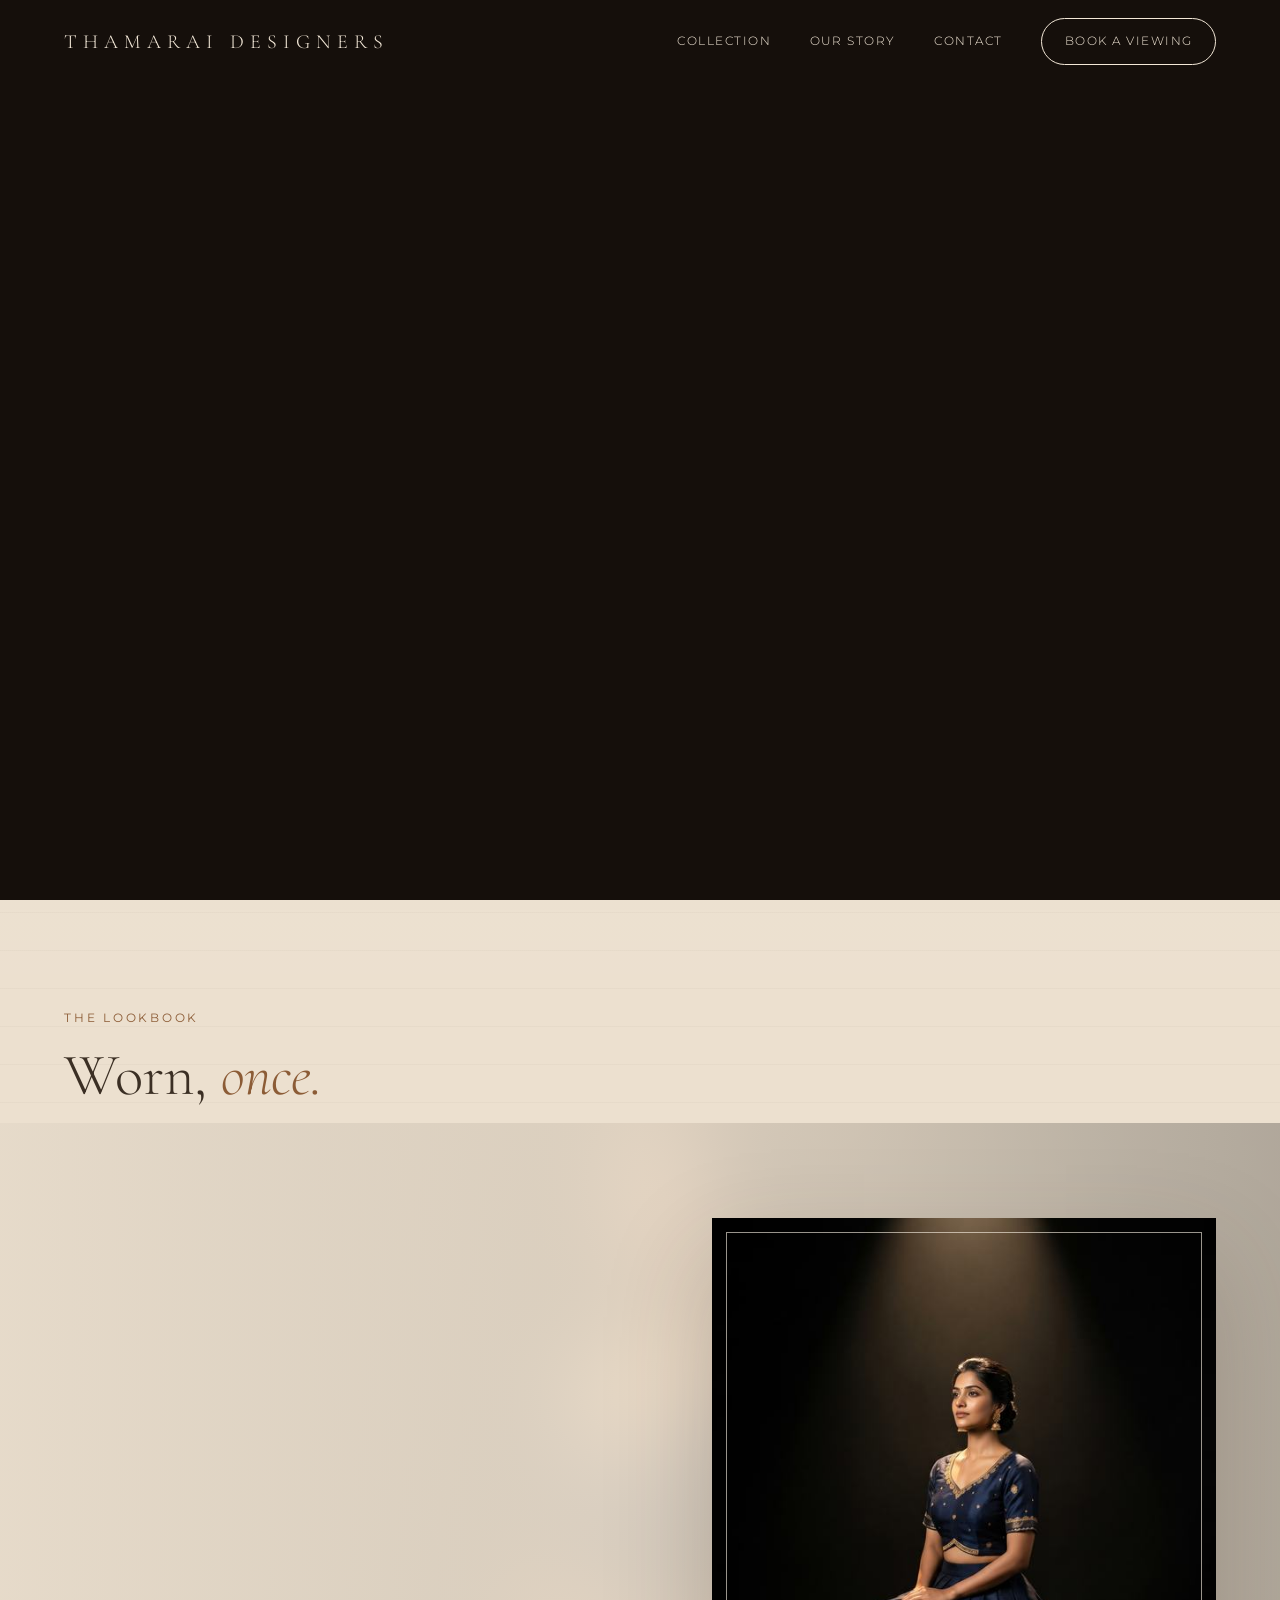
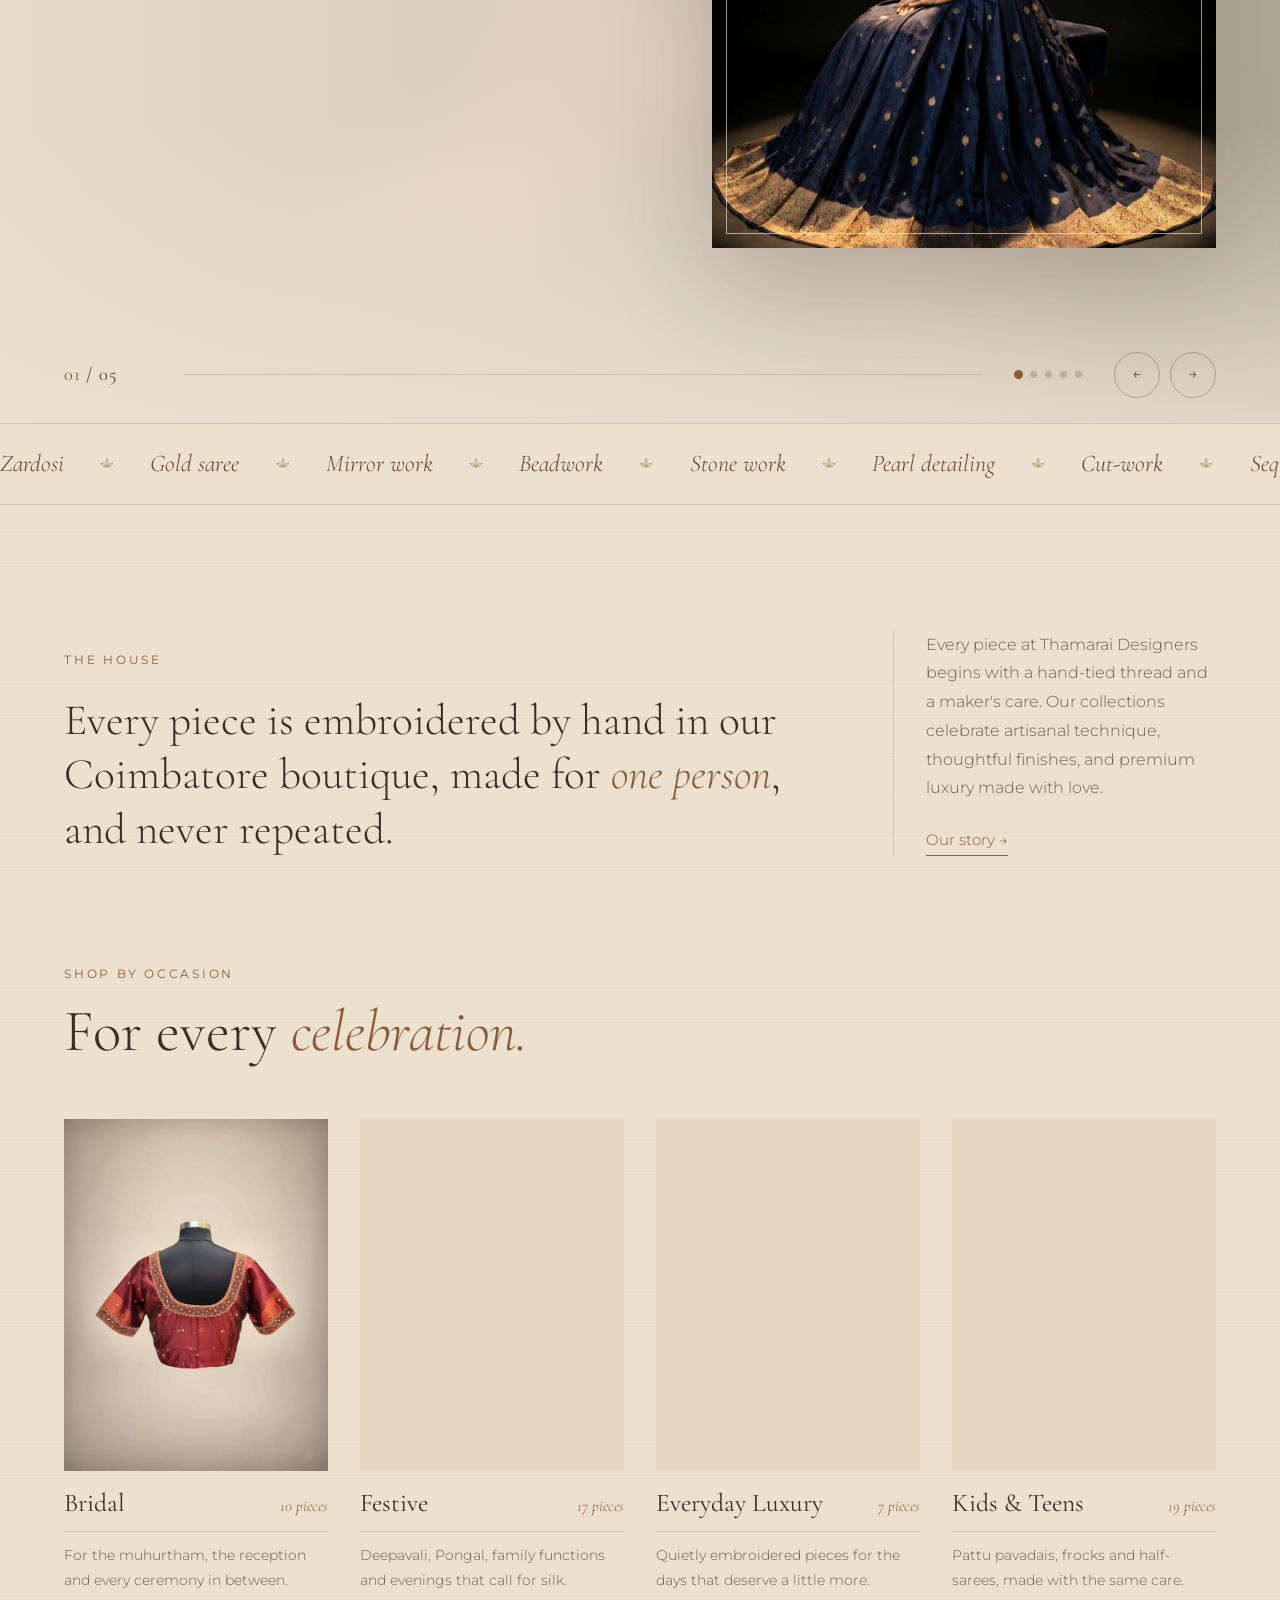
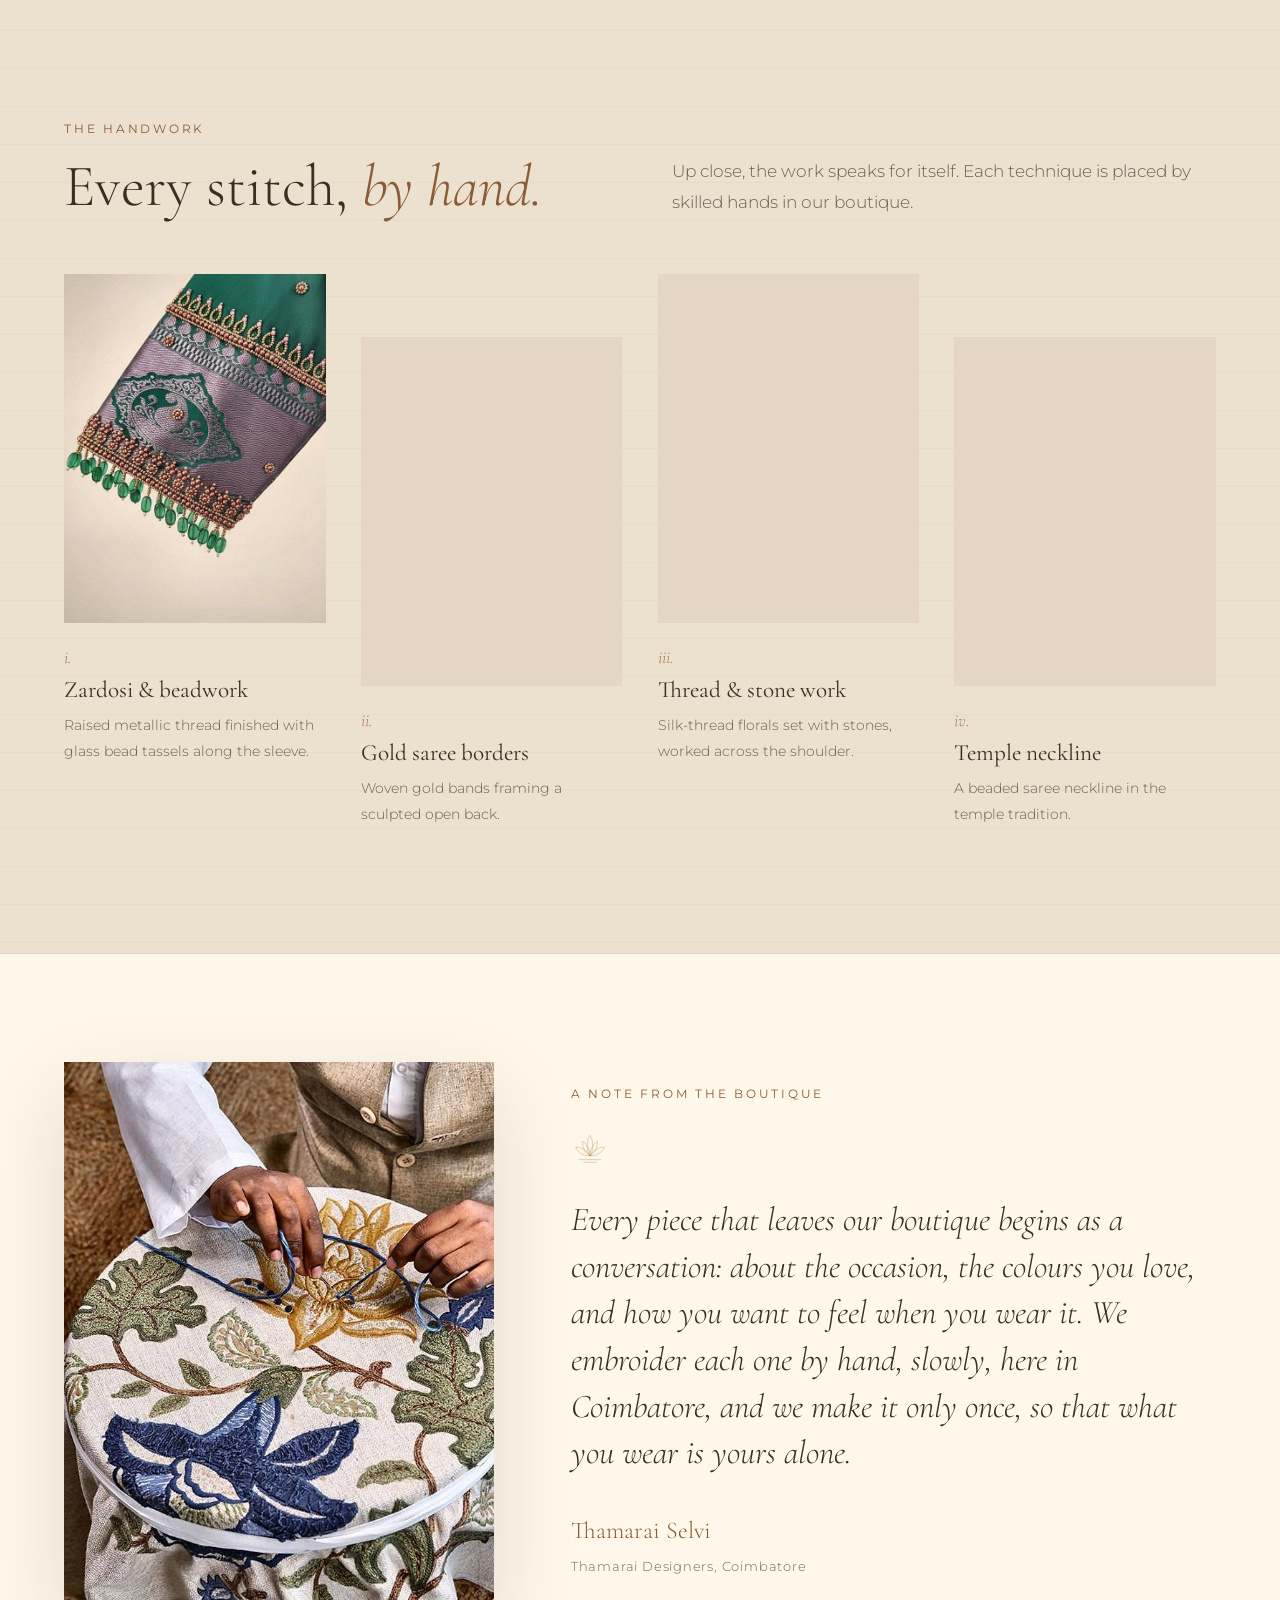
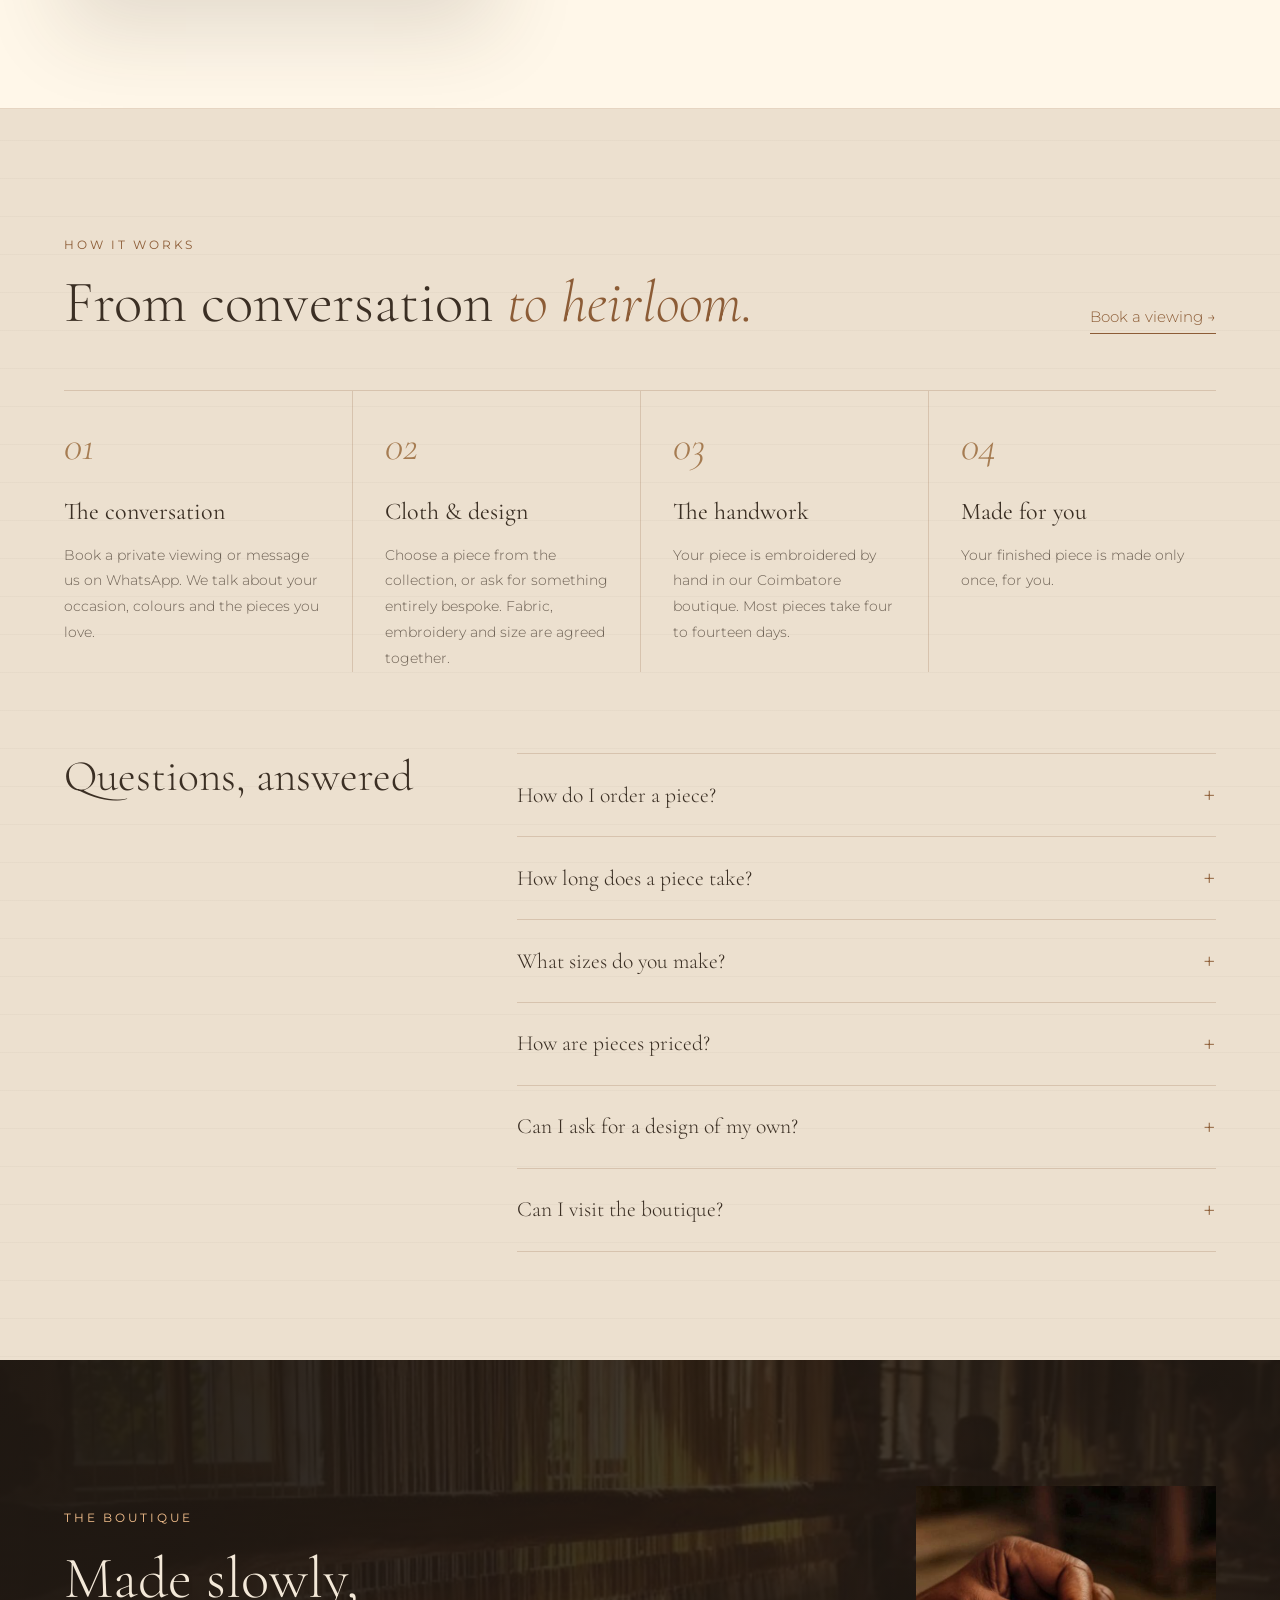
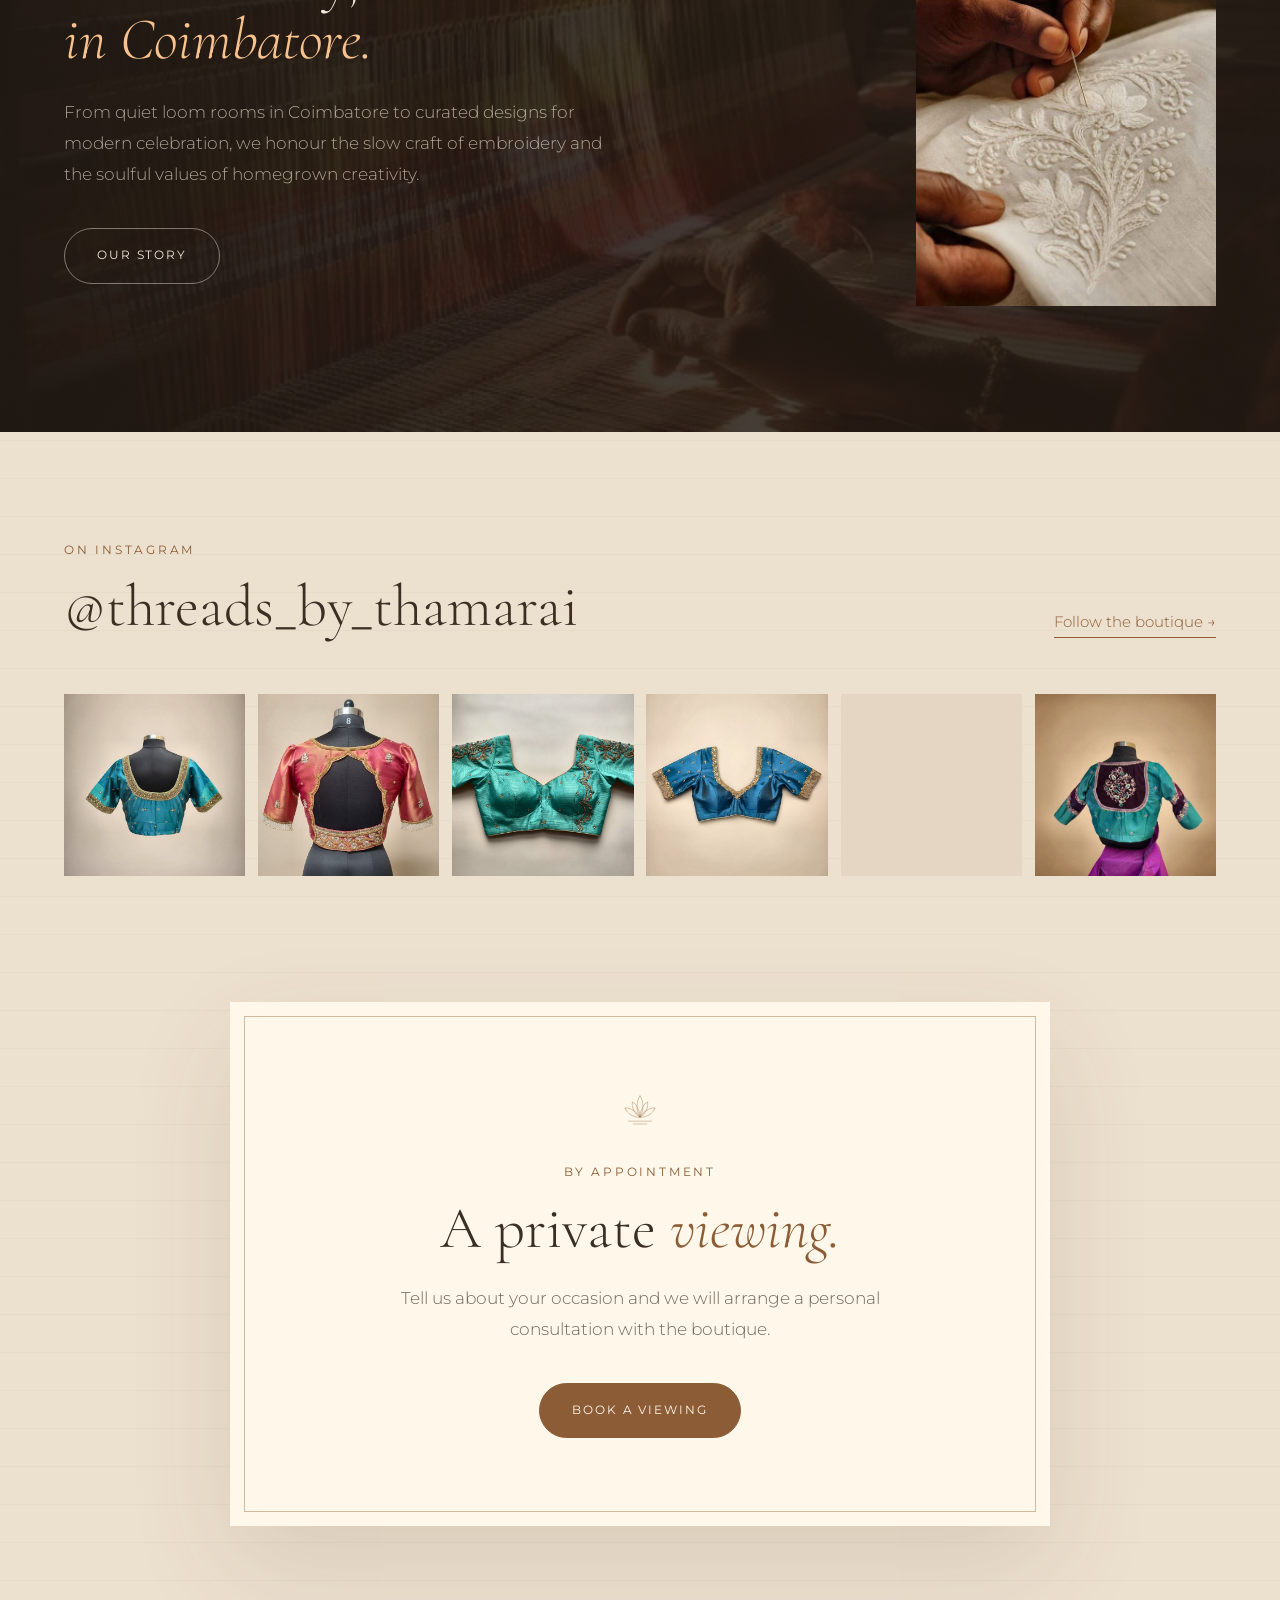
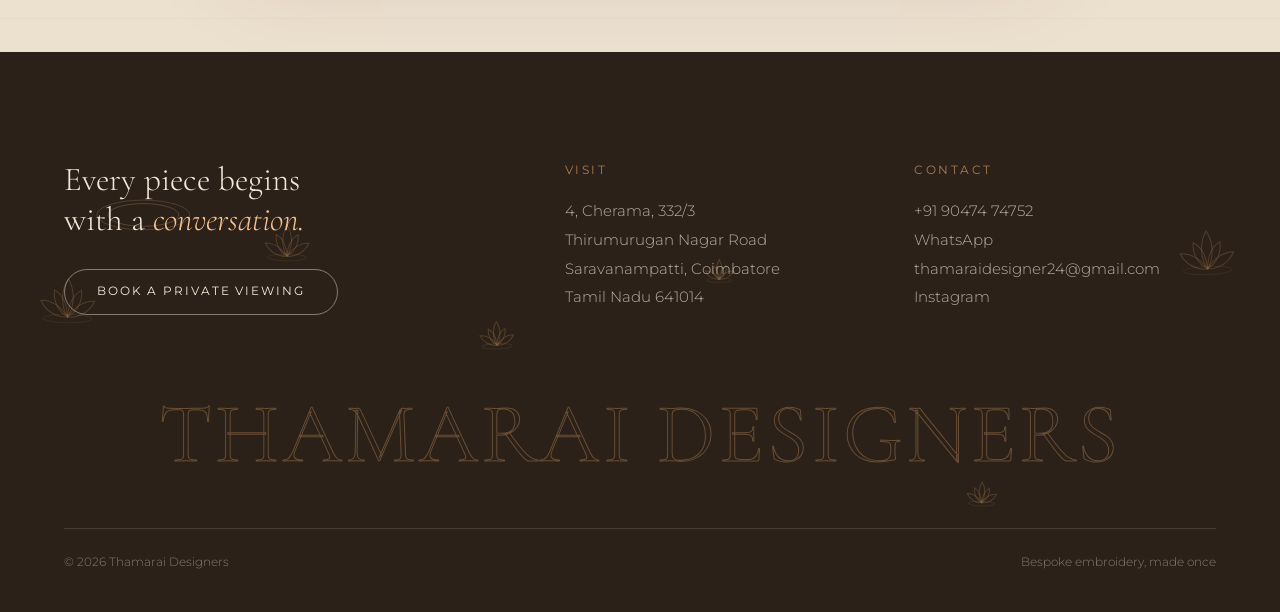
==== index.html @ 5c83191e "Refactor code structure for improved readability and maintainability" ====
<!DOCTYPE html>
<html lang="en">
<head>
    <meta charset="UTF-8">
    <meta name="viewport" content="width=device-width, initial-scale=1.0">
    <title>Thamarai Designers — One of One</title>
    <meta name="description" content="Hand-embroidered couture from Coimbatore. Each piece made once, by private appointment.">
    <meta name="theme-color" content="#2b2119">
    <link rel="icon" href="data:image/svg+xml,%3Csvg xmlns='http://www.w3.org/2000/svg' viewBox='0 0 100 100'%3E%3Crect width='100' height='100' rx='22' fill='%232b2119'/%3E%3Cg fill='none' stroke='%23d9a676' stroke-width='4' stroke-linecap='round'%3E%3Cpath d='M50 18C60 33 60 55 50 70C40 55 40 33 50 18Z'/%3E%3Cpath d='M50 70C34 71 21 62 15 48C29 47 42 57 50 70'/%3E%3Cpath d='M50 70C66 71 79 62 85 48C71 47 58 57 50 70'/%3E%3C/g%3E%3C/svg%3E">
    <link rel="preconnect" href="https://fonts.googleapis.com">
    <link rel="preconnect" href="https://fonts.gstatic.com" crossorigin>
    <link href="https://fonts.googleapis.com/css2?family=Cormorant+Garamond:ital,wght@0,300;0,400;0,500;1,300;1,400&family=Montserrat:wght@300;400;500&display=swap" rel="stylesheet">
    <link rel="preload" as="image" media="(max-aspect-ratio: 3/4)" imagesrcset="images/web/sm/campaign-tall.jpg?v=1 720w, images/web/campaign-tall.jpg?v=1 1080w" imagesizes="100vw" fetchpriority="high">
    <link rel="preload" as="image" media="(min-aspect-ratio: 751/1000)" imagesrcset="images/web/sm/campaign-wide.jpg?v=1 1200w, images/web/campaign-wide.jpg?v=1 2200w" imagesizes="100vw" fetchpriority="high">
    <link rel="stylesheet" href="style.css?v=40">
    <script>
        /* Show the entrance once per visit */
        try { if (sessionStorage.getItem('td-entered') === '1') document.documentElement.classList.add('was-entered'); } catch (e) {}
    </script>
</head>
<body class="is-gated">

    <!-- ENTRANCE -->
    <div class="gate" id="gate" aria-hidden="true">
        <div class="gate__half gate__half--l"></div>
        <div class="gate__half gate__half--r"></div>
        <div class="gate__inner">
            <svg class="gate__lotus" viewBox="0 0 100 92">
                <path d="M50 14 C60 30 60 52 50 68 C40 52 40 30 50 14 Z"/>
                <path d="M50 68 C38 61 29 47 31 30 C42 36 49 50 50 68"/>
                <path d="M50 68 C62 61 71 47 69 30 C58 36 51 50 50 68"/>
                <path d="M50 68 C34 69 19 60 12 45 C27 44 41 54 50 68"/>
                <path d="M50 68 C66 69 81 60 88 45 C73 44 59 54 50 68"/>
                <path d="M20 78 H80"/>
                <path d="M32 85 H68"/>
            </svg>
            <p class="gate__word" aria-label="Thamarai Designers">
                <span class="w"><span style="animation-delay:0.70s">T</span><span style="animation-delay:0.75s">H</span><span style="animation-delay:0.80s">A</span><span style="animation-delay:0.85s">M</span><span style="animation-delay:0.90s">A</span><span style="animation-delay:0.95s">R</span><span style="animation-delay:1.00s">A</span><span style="animation-delay:1.05s">I</span></span>
                <span class="w"><span style="animation-delay:1.15s">D</span><span style="animation-delay:1.20s">E</span><span style="animation-delay:1.25s">S</span><span style="animation-delay:1.30s">I</span><span style="animation-delay:1.35s">G</span><span style="animation-delay:1.40s">N</span><span style="animation-delay:1.45s">E</span><span style="animation-delay:1.50s">R</span><span style="animation-delay:1.55s">S</span></span>
            </p>
            <p class="gate__sub">Bespoke Embroidery · Coimbatore</p>
        </div>
    </div>

    <!-- HEADER -->
    <header class="header" id="header">
        <a href="#/" class="brand" aria-label="Thamarai Designers — home">
            <span class="brand__word">THAMARAI DESIGNERS</span>
        </a>
        <nav class="nav" aria-label="Main">
            <a href="#/collection" data-nav="collection">Collection</a>
            <a href="#/story" data-nav="story">Our Story</a>
            <a href="#/contact" data-nav="contact">Contact</a>
            <a href="#/contact" class="nav__cta">Book a viewing</a>
        </nav>
        <button class="menu-btn" id="menu-toggle" type="button" aria-expanded="false" aria-controls="menu" aria-label="Open menu">
            <span></span><span></span>
        </button>
    </header>

    <!-- MOBILE MENU -->
    <div class="menu" id="menu" aria-hidden="true">
        <nav class="menu__nav" aria-label="Mobile">
            <a href="#/">Home</a>
            <a href="#/collection">Collection</a>
            <a href="#/story">Our Story</a>
            <a href="#/contact">Contact</a>
        </nav>
        <a href="#/contact" class="btn btn--light">Book a private viewing</a>
        <p class="menu__meta">+91 90474 74752<br>Saravanampatti, Coimbatore</p>
    </div>

    <main id="app" tabindex="-1"></main>

    <!-- LOTUS BLOOM — plays between pages -->
    <div class="bloom" id="bloom" aria-hidden="true">
        <svg viewBox="0 0 100 92">
            <path class="p-o-l" d="M50 68 C34 69 19 60 12 45 C27 44 41 54 50 68"/>
            <path class="p-o-r" d="M50 68 C66 69 81 60 88 45 C73 44 59 54 50 68"/>
            <path class="p-i-l" d="M50 68 C38 61 29 47 31 30 C42 36 49 50 50 68"/>
            <path class="p-i-r" d="M50 68 C62 61 71 47 69 30 C58 36 51 50 50 68"/>
            <path class="p-c" d="M50 14 C60 30 60 52 50 68 C40 52 40 30 50 14 Z"/>
            <path class="p-w" d="M20 78 H80"/>
            <path class="p-w" d="M32 85 H68"/>
        </svg>
    </div>

    <!-- SCROLL LOTUS — opens petal by petal as the page is read -->
    <button class="scroll-lotus" id="scroll-lotus" type="button" aria-label="Back to top">
        <svg viewBox="0 0 120 120" aria-hidden="true">
            <circle class="sl-ring-bg" cx="60" cy="60" r="56"/>
            <circle class="sl-ring" cx="60" cy="60" r="56"/>
            <svg x="24" y="26" width="72" height="66" viewBox="0 0 100 92">
                <path class="p-o-l" d="M50 68 C34 69 19 60 12 45 C27 44 41 54 50 68"/>
                <path class="p-o-r" d="M50 68 C66 69 81 60 88 45 C73 44 59 54 50 68"/>
                <path class="p-i-l" d="M50 68 C38 61 29 47 31 30 C42 36 49 50 50 68"/>
                <path class="p-i-r" d="M50 68 C62 61 71 47 69 30 C58 36 51 50 50 68"/>
                <path class="p-c" d="M50 14 C60 30 60 52 50 68 C40 52 40 30 50 14 Z"/>
                <path class="p-w" d="M20 78 H80"/>
                <path class="p-w" d="M32 85 H68"/>
            </svg>
        </svg>
    </button>

    <!-- BOOKING BLOOM — shown when a viewing request is sent -->
    <div class="booked" id="booked" role="dialog" aria-modal="true" aria-labelledby="booked-title" aria-hidden="true">
        <div class="booked__petals" aria-hidden="true"></div>
        <div class="booked__inner">
            <svg class="booked__lotus" viewBox="0 0 100 92" aria-hidden="true">
                <path class="p-o-l" d="M50 68 C34 69 19 60 12 45 C27 44 41 54 50 68"/>
                <path class="p-o-r" d="M50 68 C66 69 81 60 88 45 C73 44 59 54 50 68"/>
                <path class="p-i-l" d="M50 68 C38 61 29 47 31 30 C42 36 49 50 50 68"/>
                <path class="p-i-r" d="M50 68 C62 61 71 47 69 30 C58 36 51 50 50 68"/>
                <path class="p-c" d="M50 14 C60 30 60 52 50 68 C40 52 40 30 50 14 Z"/>
                <path class="p-w" d="M20 78 H80"/>
                <path class="p-w" d="M32 85 H68"/>
            </svg>
            <p class="eyebrow">Thank you</p>
            <h2 class="title" id="booked-title">Your request is <em>ready.</em></h2>
            <p class="lede">WhatsApp has opened with your message written out. Press send, and we will reply to you personally.</p>
            <div class="booked__actions">
                <a class="btn" id="booked-wa" href="#" target="_blank" rel="noreferrer">Open WhatsApp again</a>
                <button class="btn btn--ghost" id="booked-close" type="button">Close</button>
            </div>
        </div>
    </div>

    <!-- FOOTER -->
    <footer class="footer">
        <canvas class="pond" id="pond" aria-hidden="true"></canvas>
        <div class="wrap">
            <div class="footer__top">
                <div>
                    <p class="footer__line">Every piece begins<br>with a <em>conversation.</em></p>
                    <a href="#/contact" class="btn btn--light">Book a private viewing</a>
                </div>
                <div>
                    <h4>Visit</h4>
                    <p>4, Cherama, 332/3<br>Thirumurugan Nagar Road<br>Saravanampatti, Coimbatore<br>Tamil Nadu 641014</p>
                </div>
                <div>
                    <h4>Contact</h4>
                    <p>
                        <a href="tel:+919047474752">+91 90474 74752</a><br>
                        <a href="https://wa.me/919047474752" target="_blank" rel="noreferrer">WhatsApp</a><br>
                        <a href="mailto:thamaraidesigner24@gmail.com">thamaraidesigner24@gmail.com</a><br>
                        <a href="https://www.instagram.com/threads_by_thamarai/" target="_blank" rel="noreferrer">Instagram</a>
                    </p>
                </div>
            </div>
            <div class="footer__word" aria-hidden="true">THAMARAI DESIGNERS</div>
            <div class="footer__base">
                <span>© 2026 Thamarai Designers</span>
                <span>Bespoke embroidery, made once</span>
            </div>
        </div>
    </footer>

    <script src="pieces.js?v=28"></script>
    <script src="content.js?v=27"></script>
    <script src="script.js?v=40"></script>
</body>
</html>
---- style.css ----
/* ==========================================================================
   THAMARAI DESIGNERS — Cinematic lookbook, light theme
   Parchment grounds, umber type, clay accents; the entrance, atelier and footer stay dark.
   ========================================================================== */

:root {
    /* palette */
    --parchment: #ece0cf;
    --umber: #3b2f24;
    --clay: #8c5c36;
    --walnut: #6a4329;
    --gold: #a67c52;
    --peach: #f7c28e;
    --cream: #fff7e9;
    --ink: #2b2119;
    --ink-deep: #1f1812;

    /* semantic tokens (light by default) */
    --page: var(--parchment);
    --text: var(--umber);
    --muted: rgba(59, 47, 36, 0.72);
    --accent: var(--clay);
    --line: rgba(140, 92, 54, 0.22);
    --frame-bg: #e4d6c3;

    --serif: 'Cormorant Garamond', 'Times New Roman', serif;
    --sans: 'Montserrat', 'Helvetica Neue', sans-serif;
    --gutter: clamp(20px, 5vw, 80px);
    --max: 1320px;
    --ease: cubic-bezier(0.19, 1, 0.22, 1);
    --ease-soft: cubic-bezier(0.33, 0, 0.2, 1);
    --ease-door: cubic-bezier(0.77, 0, 0.18, 1);
}

/* cream "paper" cards */
.paper {
    --text: var(--umber);
    --muted: rgba(59, 47, 36, 0.72);
    --accent: var(--clay);
    --line: rgba(140, 92, 54, 0.24);
    background: var(--cream); color: var(--text);
}

/* dark chapters keep night tokens */
.band, .story-hero, .footer {
    --text: #f3e8d8;
    --muted: rgba(243, 232, 216, 0.66);
    --accent: var(--peach);
    --line: rgba(243, 232, 216, 0.14);
    color: var(--text);
}

* { margin: 0; padding: 0; box-sizing: border-box; }
body {
    background-color: var(--page);
    background-image: linear-gradient(180deg, rgba(255,255,255,0.18), transparent 12%), repeating-linear-gradient(180deg, rgba(59,44,31,0.03) 0 1px, transparent 1px 38px);
    color: var(--text);
    font-family: var(--sans); font-weight: 300; font-size: 16px; line-height: 1.8;
    overflow-x: hidden; -webkit-font-smoothing: antialiased;
}
body.is-gated, body.menu-open { overflow: hidden; }
img { display: block; max-width: 100%; }
a { color: inherit; text-decoration: none; }
button { font: inherit; color: inherit; background: none; border: 0; cursor: pointer; }
input, select, textarea { font: inherit; color: inherit; }
::selection { background: var(--clay); color: var(--cream); }
:focus-visible { outline: 1px solid var(--accent); outline-offset: 4px; }

.wrap { width: 100%; max-width: var(--max); margin: 0 auto; padding-left: var(--gutter); padding-right: var(--gutter); }

/* ---------- Type ---------- */
.eyebrow { font-size: 0.72rem; font-weight: 400; letter-spacing: 0.24em; text-transform: uppercase; color: var(--accent); }
.title { font-family: var(--serif); font-weight: 300; font-size: clamp(2.4rem, 4.6vw, 4rem); line-height: 1.05; }
.title em, .display em { font-style: italic; color: var(--accent); }
.display { font-family: var(--serif); font-weight: 300; font-size: clamp(3.2rem, 8vw, 7rem); line-height: 0.98; }
.lede { font-size: 1.05rem; line-height: 1.85; color: var(--muted); max-width: 34rem; }

/* ---------- Buttons & links ---------- */
.btn {
    display: inline-flex; align-items: center; justify-content: center; gap: 0.7rem;
    padding: 1rem 2rem; border-radius: 999px; border: 1px solid var(--clay);
    background: var(--clay); color: var(--cream);
    font-size: 0.74rem; font-weight: 400; letter-spacing: 0.16em; text-transform: uppercase;
    transition: background 0.4s ease, border-color 0.4s ease, color 0.4s ease;
}
.btn:hover { background: var(--walnut); border-color: var(--walnut); }
.btn--ghost { background: transparent; color: var(--text); border-color: rgba(59,47,36,0.4); }
.paper .btn--ghost { border-color: rgba(59,47,36,0.4); }
.btn--ghost:hover { background: var(--text); color: var(--cream); border-color: var(--text); }
.paper .btn--ghost:hover { color: var(--cream); }
.btn--light { background: transparent; color: var(--text); border-color: rgba(243,232,216,0.45); }
.btn--light:hover { background: var(--text); color: var(--ink); border-color: var(--text); }

.text-link { display: inline-flex; align-items: center; gap: 0.5rem; color: var(--accent); font-size: 0.95rem; border-bottom: 1px solid currentColor; padding-bottom: 2px; transition: opacity 0.3s ease; }
.text-link:hover { opacity: 0.7; }

/* ---------- Photo frame ---------- */
.frame { position: relative; overflow: hidden; background: var(--frame-bg); }
.frame img { width: 100%; height: 100%; object-fit: cover; }

/* ==========================================================================
   ENTRANCE
   ========================================================================== */
.gate { position: fixed; inset: 0; z-index: 150; color: #f3e8d8; cursor: pointer; }
.was-entered .gate { display: none; }
.gate__half {
    position: absolute; top: 0; bottom: 0; width: 50.5%;
    background: radial-gradient(ellipse at 50% 45%, #3b2f24 0%, var(--ink-deep) 72%);
    background-size: 200% 100%; transition: transform 1.6s var(--ease-door);
}
.gate__half--l { left: 0; background-position: left; }
.gate__half--r { right: 0; background-position: right; }
.gate__inner {
    position: absolute; inset: 0; display: flex; flex-direction: column; align-items: center; justify-content: center; gap: 1.6rem;
    text-align: center; padding: 0 20px; transition: opacity 0.8s ease, transform 1.4s var(--ease);
}
.gate__lotus { width: clamp(60px, 8vw, 84px); color: var(--gold); }
.gate__lotus path { fill: none; stroke: currentColor; stroke-width: 0.8; stroke-linecap: round; stroke-dasharray: 160; stroke-dashoffset: 160; animation: draw 2.2s var(--ease) forwards; }
.gate__lotus path:nth-child(2), .gate__lotus path:nth-child(3) { animation-delay: 0.2s; }
.gate__lotus path:nth-child(4), .gate__lotus path:nth-child(5) { animation-delay: 0.4s; }
.gate__lotus path:nth-child(n+6) { animation-delay: 0.7s; }
@keyframes draw { to { stroke-dashoffset: 0; } }
.gate__word { font-family: var(--serif); font-weight: 300; font-size: clamp(2.4rem, 6.4vw, 6.4rem); letter-spacing: 0.16em; margin-right: -0.16em; line-height: 1.1; display: flex; flex-wrap: wrap; justify-content: center; column-gap: 0.45em; }
.gate__word .w { display: inline-flex; white-space: nowrap; }
.gate__word .w span { display: inline-block; opacity: 0; transform: translateY(0.3em); filter: blur(8px); animation: letterIn 1.4s var(--ease) forwards; }
@keyframes letterIn { to { opacity: 1; transform: none; filter: blur(0); } }
.gate__sub { font-size: 0.72rem; letter-spacing: 0.4em; text-transform: uppercase; color: rgba(243,232,216,0.6); opacity: 0; animation: fadeIn 1.2s ease 1.6s forwards; }
@keyframes fadeIn { to { opacity: 1; } }
.gate.is-opening { pointer-events: none; }
.gate.is-opening .gate__inner { opacity: 0; transform: scale(1.04); }
.gate.is-opening .gate__half--l { transform: translateX(-100%); }
.gate.is-opening .gate__half--r { transform: translateX(100%); }

/* ==========================================================================
   HEADER & MENU
   ========================================================================== */
.header {
    position: fixed; top: 0; left: 0; right: 0; z-index: 60; height: 84px; color: var(--umber);
    display: flex; justify-content: space-between; align-items: center;
    padding: 0 max(var(--gutter), calc((100vw - var(--max)) / 2 + var(--gutter)));
    border-bottom: 1px solid transparent;
    transition: background 0.5s ease, height 0.5s var(--ease), border-color 0.5s ease;
}
.header.is-scrolled { height: 68px; background: rgba(255,247,233,0.88); backdrop-filter: blur(14px); -webkit-backdrop-filter: blur(14px); border-bottom-color: rgba(140,92,54,0.12); }
.header.is-dark, body.menu-open .header { color: #f3e8d8; }
body.menu-open .header { background: transparent; border-bottom-color: transparent; backdrop-filter: none; -webkit-backdrop-filter: none; }
.brand { display: flex; align-items: center; line-height: 1; }
.brand__word { font-family: var(--serif); font-size: 1.25rem; letter-spacing: 0.3em; white-space: nowrap; }
.nav { display: flex; align-items: center; gap: 2.4rem; }
.nav a { position: relative; font-size: 0.78rem; letter-spacing: 0.12em; text-transform: uppercase; }
.nav a:not(.nav__cta)::after { content: ''; position: absolute; left: 0; right: 0; bottom: -6px; height: 1px; background: currentColor; transform: scaleX(0); transform-origin: left; transition: transform 0.5s var(--ease); }
.nav a:not(.nav__cta):hover::after, .nav a.is-active::after { transform: scaleX(1); }
.nav__cta { padding: 0.7rem 1.4rem; border: 1px solid currentColor; border-radius: 999px; transition: background 0.3s ease, color 0.3s ease, border-color 0.3s ease; }
.nav__cta:hover { background: var(--umber); color: var(--cream); border-color: var(--umber); }
.header.is-dark .nav__cta:hover { background: #f3e8d8; color: var(--ink); border-color: #f3e8d8; }

.menu-btn { display: none; width: 40px; height: 40px; position: relative; }
.menu-btn span { position: absolute; left: 9px; right: 9px; height: 1px; background: currentColor; transition: transform 0.5s var(--ease); }
.menu-btn span:first-child { top: 16px; }
.menu-btn span:last-child { top: 23px; }
body.menu-open .menu-btn span:first-child { transform: translateY(3.5px) rotate(45deg); }
body.menu-open .menu-btn span:last-child { transform: translateY(-3.5px) rotate(-45deg); }
.menu {
    position: fixed; inset: 0; z-index: 55; background: var(--ink-deep); color: #f3e8d8;
    display: flex; flex-direction: column; justify-content: center; gap: 2.4rem; padding: 100px var(--gutter) 40px;
    opacity: 0; visibility: hidden; transition: opacity 0.5s ease, visibility 0s linear 0.5s;
}
body.menu-open .menu { opacity: 1; visibility: visible; transition: opacity 0.5s ease; }
.menu__nav { display: flex; flex-direction: column; gap: 0.3rem; }
.menu__nav a { font-family: var(--serif); font-weight: 300; font-size: 2.6rem; line-height: 1.25; }
.menu .btn { align-self: flex-start; }
.menu__meta { font-size: 0.85rem; color: rgba(243,232,216,0.55); }

/* ==========================================================================
   SHELL, PAGE BLOOM, REVEAL
   ========================================================================== */
main { min-height: 100vh; overflow-x: clip; }

.bloom {
    position: fixed; inset: 0; z-index: 90; display: grid; place-items: center; pointer-events: none;
    background-color: var(--parchment);
    background-image: linear-gradient(180deg, rgba(255,255,255,0.18), transparent 12%), repeating-linear-gradient(180deg, rgba(59,44,31,0.03) 0 1px, transparent 1px 38px);
    opacity: 0; visibility: hidden; transition: opacity 0.4s ease, visibility 0s linear 0.4s;
}
.bloom.is-on { opacity: 1; visibility: visible; pointer-events: auto; transition: opacity 0.25s ease; }
.bloom svg { width: 76px; color: var(--gold); overflow: visible; }
.bloom path { fill: none; stroke: currentColor; stroke-width: 0.9; stroke-linecap: round; stroke-linejoin: round;
    stroke-dasharray: 160; stroke-dashoffset: 160; transform-box: view-box; transform-origin: 50px 68px; }
.bloom.is-play path { animation: bloomDraw 0.9s var(--ease) forwards; }
.bloom.is-play .p-c   { animation: bloomDraw 0.9s var(--ease) forwards, bloomRise 1s var(--ease) both; }
.bloom.is-play .p-i-l { animation: bloomDraw 0.9s var(--ease) 0.08s forwards, bloomOpenIL 1.1s var(--ease) 0.08s both; }
.bloom.is-play .p-i-r { animation: bloomDraw 0.9s var(--ease) 0.08s forwards, bloomOpenIR 1.1s var(--ease) 0.08s both; }
.bloom.is-play .p-o-l { animation: bloomDraw 0.9s var(--ease) 0.16s forwards, bloomOpenOL 1.2s var(--ease) 0.16s both; }
.bloom.is-play .p-o-r { animation: bloomDraw 0.9s var(--ease) 0.16s forwards, bloomOpenOR 1.2s var(--ease) 0.16s both; }
.bloom.is-play .p-w   { animation: bloomDraw 0.8s var(--ease) 0.35s forwards; }
@keyframes bloomDraw { to { stroke-dashoffset: 0; } }
@keyframes bloomRise { from { transform: scale(0.6); } to { transform: none; } }
@keyframes bloomOpenIL { from { transform: rotate(26deg) scale(0.8); } to { transform: none; } }
@keyframes bloomOpenIR { from { transform: rotate(-26deg) scale(0.8); } to { transform: none; } }
@keyframes bloomOpenOL { from { transform: rotate(52deg) scale(0.7); } to { transform: none; } }
@keyframes bloomOpenOR { from { transform: rotate(-52deg) scale(0.7); } to { transform: none; } }

[data-reveal] { opacity: 0; transform: translateY(24px); transition: opacity 1s ease, transform 1.2s var(--ease); transition-delay: var(--d, 0s); }
[data-reveal].is-in { opacity: 1; transform: none; }
[data-hero] { opacity: 0; }
.is-entered [data-hero] { animation: heroIn 1.4s var(--ease) both; animation-delay: var(--d, 0s); }
@keyframes heroIn { from { opacity: 0; transform: translateY(30px); } to { opacity: 1; transform: none; } }

.section-head { display: flex; justify-content: space-between; align-items: flex-end; gap: 1.5rem 2rem; flex-wrap: wrap; margin-bottom: 3.5rem; }
.section-head .eyebrow { margin-bottom: 1rem; }

/* ==========================================================================
   THE CAMPAIGN — three looks standing in a dark salon, the name in gold beneath
   ========================================================================== */
.campaign { position: relative; height: 100svh; min-height: 620px; max-height: 1100px; overflow: hidden; color: #f3e8d8;
    background: radial-gradient(70% 60% at 50% 38%, #4a3626 0%, #2b2119 45%, #150f0b 100%); isolation: isolate; }
.campaign__glow { position: absolute; inset: 0; z-index: 1; pointer-events: none;
    background: radial-gradient(90% 70% at 50% 35%, transparent 30%, rgba(21,15,11,0.55) 100%),
                linear-gradient(180deg, rgba(21,15,11,0.55) 0%, rgba(21,15,11,0) 22%, rgba(21,15,11,0) 40%, rgba(21,15,11,0.88) 74%, #150f0b 100%); }
.campaign__photo { position: absolute; inset: 0; z-index: 0; display: block; background: #150f0b; }
.campaign__photo img { width: 100%; height: 100%; object-fit: cover; object-position: 50% 30%; filter: saturate(0.96) contrast(1.04); transform: scale(1.06); opacity: 0; transition: opacity 1.8s ease, transform 9s var(--ease-soft); }
.is-entered .campaign__photo img { opacity: 1; transform: none; }
.campaign__video { position: absolute; inset: 0; z-index: 0; width: 100%; height: 100%; object-fit: cover; object-position: 50% 30%; opacity: 0; transition: opacity 1.2s ease; pointer-events: none; }
.campaign__video.is-playing { opacity: 1; }

.campaign__words { position: absolute; z-index: 2; left: 0; right: 0; bottom: 0; display: grid; justify-items: center; text-align: center; padding-bottom: 6svh; }
.campaign__eyebrow { font-size: 0.7rem; letter-spacing: 0.42em; text-transform: uppercase; color: var(--peach); opacity: 0.85; margin-bottom: 1rem; }
.campaign__name { font-family: var(--serif); font-weight: 300; text-transform: uppercase; letter-spacing: 0.2em; line-height: 1; font-size: clamp(2.6rem, 5.8vw, 5.6rem); margin-right: -0.2em;
    background: linear-gradient(100deg, #f3e8d8 0%, #f7c28e 30%, #fff7e9 50%, #d9a676 70%, #f3e8d8 100%); background-size: 220% 100%;
    -webkit-background-clip: text; background-clip: text; color: transparent; animation: gilt 9s ease-in-out infinite alternate; }
.campaign__name em { font-style: normal; }
@keyframes gilt { from { background-position: 100% 0; } to { background-position: 0 0; } }
.campaign__quote { font-family: var(--serif); font-style: italic; font-size: clamp(1.2rem, 2vw, 1.7rem); color: rgba(243,232,216,0.85); margin-top: 1.1rem; }
.campaign__actions { display: flex; flex-wrap: wrap; justify-content: center; gap: 1rem; margin-top: 2rem; }
.btn--gold { background: #d9a676; border-color: #d9a676; color: var(--ink); }
.btn--gold:hover { background: #f3e8d8; border-color: #f3e8d8; color: var(--ink); }
.campaign .btn--light { color: #f3e8d8; }
.campaign .btn--light:hover { color: var(--ink); }

.campaign__words > * { opacity: 0; transform: translateY(22px); transition: opacity 1s ease, transform 1.3s var(--ease); }
.is-entered .campaign__words > * { opacity: 1; transform: none; }
.is-entered .campaign__words > :nth-child(2) { transition-delay: 0.45s; }
.is-entered .campaign__words > :nth-child(3) { transition-delay: 0.65s; }
.is-entered .campaign__words > :nth-child(4) { transition-delay: 0.8s; }

.lookbook-head { padding-top: 12vh; padding-bottom: 1rem; }
.lookbook-head .eyebrow { margin-bottom: 1rem; }

/* ==========================================================================
   HOME — THE LOOKBOOK STAGE
   ========================================================================== */
.stage { position: relative; height: 100vh; min-height: 640px; max-height: 920px; overflow: hidden; background: var(--parchment); }
.slide { position: absolute; inset: 0; opacity: 0; visibility: hidden; transition: opacity 1.6s ease, visibility 0s linear 1.6s; }
.slide.is-active { opacity: 1; visibility: visible; transition: opacity 1.6s ease; z-index: 1; }

/* a soft, blurred echo of the photo fills the screen behind it */
.slide__backdrop { position: absolute; inset: -6%; }
.slide__backdrop img { width: 100%; height: 100%; object-fit: cover; filter: blur(40px) saturate(1.05); transform: scale(1.12); opacity: 0.55; }
.slide__backdrop::after { content: ''; position: absolute; inset: 0; background: linear-gradient(90deg, rgba(236,224,207,0.97) 0%, rgba(236,224,207,0.82) 50%, rgba(236,224,207,0.5) 100%), linear-gradient(0deg, rgba(236,224,207,0.95) 0%, transparent 35%); }

.slide__inner { position: relative; height: 100%; display: grid; grid-template-columns: 1fr auto; align-items: center; gap: 6vw; padding-top: 40px; padding-bottom: 120px; }
.slide__frame { position: relative; display: block; height: min(70vh, 700px); aspect-ratio: 4 / 5; overflow: hidden; box-shadow: 0 40px 100px rgba(59,47,36,0.22); }
.slide__frame::before { content: ''; position: absolute; inset: 14px; border: 1px solid rgba(255,247,233,0.6); z-index: 1; pointer-events: none; }
.slide__frame img { width: 100%; height: 100%; object-fit: cover; transform: scale(1.12); }
.is-entered .slide.is-active .slide__frame img { animation: kenburns 6.5s var(--ease-soft) forwards; }
@keyframes kenburns { from { transform: scale(1.12); } to { transform: scale(1.0); } }

.slide__text > * { opacity: 0; transform: translateY(26px); transition: opacity 0.9s ease, transform 1.2s var(--ease); }
.is-entered .slide.is-active .slide__text > * { opacity: 1; transform: none; }
.is-entered .slide.is-active .slide__text > *:nth-child(2) { transition-delay: 0.12s; }
.is-entered .slide.is-active .slide__text > *:nth-child(3) { transition-delay: 0.24s; }
.is-entered .slide.is-active .slide__text > *:nth-child(4) { transition-delay: 0.36s; }
.slide__num { font-family: var(--serif); font-style: italic; font-size: 1.3rem; color: var(--clay); margin-bottom: 0.6rem; }
.slide__name { font-family: var(--serif); font-weight: 300; font-size: clamp(3rem, 6.4vw, 6.2rem); line-height: 0.98; margin-bottom: 1.4rem; max-width: 12ch; }
.slide__meta { font-size: 0.95rem; color: var(--muted); margin-bottom: 2.2rem; max-width: 30rem; }
.slide__actions { display: flex; flex-wrap: wrap; gap: 1rem; }

.stage__bar { position: absolute; left: 0; right: 0; bottom: 0; z-index: 5; }
.stage__bar .wrap { display: flex; align-items: center; gap: 2rem; height: 96px; }
.stage__count { font-family: var(--serif); font-size: 1.15rem; letter-spacing: 0.06em; min-width: 5.5rem; }
.stage__count b { font-weight: 400; color: var(--clay); }
.stage__progress { flex: 1; height: 1px; background: rgba(59,47,36,0.16); position: relative; overflow: hidden; }
.stage__progress i { position: absolute; inset: 0; background: var(--clay); transform-origin: left; transform: scaleX(0); }
.stage__progress i.is-run { animation: progress var(--dur, 7s) linear forwards; }
.stage.is-paused .stage__progress i.is-run { animation-play-state: paused; }
@keyframes progress { to { transform: scaleX(1); } }
.stage__nav { display: flex; gap: 0.6rem; }
.stage__nav button { width: 46px; height: 46px; border-radius: 50%; border: 1px solid rgba(59,47,36,0.3); display: grid; place-items: center; font-size: 1rem; transition: background 0.3s ease, color 0.3s ease; }
.stage__nav button:hover { background: var(--umber); color: var(--cream); border-color: var(--umber); }
.stage__dots { display: flex; gap: 0.5rem; }
.stage__dots button { width: 7px; height: 7px; padding: 0; border-radius: 50%; background: rgba(59,47,36,0.2); transition: background 0.3s ease, transform 0.3s ease; }
.stage__dots button.is-active { background: var(--clay); transform: scale(1.3); }

/* ==========================================================================
   HOME — BELOW THE STAGE
   ========================================================================== */
.ribbon { overflow: hidden; border-top: 1px solid var(--line); border-bottom: 1px solid var(--line); padding: 1.15rem 0; }
.ribbon__track { display: flex; align-items: center; gap: 2.2rem; width: max-content; animation: ribbon 60s linear infinite; }
.ribbon span { font-family: var(--serif); font-style: italic; font-size: 1.5rem; color: var(--walnut); white-space: nowrap; }
.ribbon svg { width: 16px; flex-shrink: 0; color: var(--gold); }
.ribbon svg path { fill: none; stroke: currentColor; stroke-width: 4; }
@keyframes ribbon { to { transform: translateX(-50%); } }

.intro { display: grid; grid-template-columns: 1.4fr 0.6fr; gap: 6vw; align-items: end; padding-top: 14vh; padding-bottom: 12vh; }
.intro .eyebrow { margin-bottom: 1.4rem; }
.intro__text { font-family: var(--serif); font-weight: 300; font-size: clamp(1.9rem, 3.4vw, 3rem); line-height: 1.25; }
.intro__text em { font-style: italic; color: var(--accent); }
.intro__side { border-left: 1px solid var(--line); padding-left: 2rem; }
.intro__side p { color: var(--muted); margin-bottom: 1.4rem; }

.craft { padding-top: 2vh; padding-bottom: 14vh; }
.craft__grid { display: grid; grid-template-columns: repeat(4, 1fr); gap: 2.2rem; }
.craft__item { display: block; }
.craft__item:nth-child(even) { margin-top: 7vh; }
.craft__item .frame { aspect-ratio: 3 / 4; margin-bottom: 1.2rem; }
.craft__item .frame img { transition: transform 1.6s var(--ease-soft); }
.craft__item:hover .frame img { transform: scale(1.06); }
.craft__n { font-family: var(--serif); font-style: italic; color: var(--gold); font-size: 1.1rem; }
.craft__item h3 { font-family: var(--serif); font-weight: 400; font-size: 1.45rem; line-height: 1.2; margin: 0.2rem 0 0.5rem; transition: color 0.4s ease; }
.craft__item:hover h3 { color: var(--accent); }
.craft__item p { font-size: 0.9rem; color: var(--muted); }

/* a quiet wall of the collection, leading to the full gallery */
.wall { padding-bottom: 14vh; }
.wall__row { display: grid; grid-template-columns: repeat(6, 1fr); gap: 1rem; }
.wall__row a { display: block; }
.wall__row .frame { aspect-ratio: 4 / 5; }
.wall__row .frame img { transition: transform 1.4s var(--ease-soft), filter 0.8s ease; }
.wall__row a:hover .frame img { transform: scale(1.05); filter: brightness(1.04); }

.band { position: relative; background: var(--ink); overflow: hidden; }
.band__bg { position: absolute; inset: 0; }
.band__bg img { width: 100%; height: 100%; object-fit: cover; opacity: 0.4; }
.band__bg::after { content: ''; position: absolute; inset: 0; background: linear-gradient(90deg, rgba(31,24,18,0.95) 0%, rgba(31,24,18,0.6) 60%, rgba(31,24,18,0.85) 100%); }
.band__inner { position: relative; display: grid; grid-template-columns: 1.2fr 0.8fr; gap: 6vw; align-items: center; padding-top: 14vh; padding-bottom: 14vh; }
.band .eyebrow { margin-bottom: 1.2rem; }
.band .title { margin-bottom: 1.6rem; }
.band .lede { margin-bottom: 2.4rem; }
.band__img { width: min(100%, 300px); justify-self: end; }
.band__img .frame { aspect-ratio: 3 / 4.2; }

.invite { padding-top: 14vh; padding-bottom: 14vh; }
.invite__card { position: relative; max-width: 820px; margin: 0 auto; text-align: center; padding: clamp(3rem, 7vw, 5.5rem) clamp(1.5rem, 6vw, 5rem); box-shadow: 0 40px 100px rgba(90,56,32,0.12); }
.invite__card::before { content: ''; position: absolute; inset: 14px; border: 1px solid var(--gold); opacity: 0.5; pointer-events: none; }
.invite__card > * { position: relative; }
.invite__mark { width: 40px; margin: 0 auto 1.6rem; color: var(--clay); }
.invite__mark path { fill: none; stroke: currentColor; stroke-width: 0.9; }
.invite .title { margin: 1rem auto 1.4rem; }
.invite .lede { margin: 0 auto 2.4rem; }

/* ==========================================================================
   COLLECTION
   ========================================================================== */
.page-head { padding-top: calc(84px + 10vh); padding-bottom: 6vh; }
.page-head .display { margin: 1rem 0 1.6rem; }
.filters { display: flex; gap: 0.5rem; flex-wrap: wrap; margin-bottom: 3.5rem; }
.chip { padding: 0.6rem 1.2rem; border-radius: 999px; border: 1px solid var(--line); font-size: 0.78rem; letter-spacing: 0.06em; color: var(--muted); transition: background 0.3s ease, color 0.3s ease, border-color 0.3s ease; }
.chip:hover { border-color: var(--accent); color: var(--text); }
.chip.is-active { background: var(--umber); color: var(--cream); border-color: var(--umber); }
.collection-grid { padding-bottom: 16vh; }
.grid { display: grid; grid-template-columns: repeat(3, 1fr); gap: 4rem 2.5rem; }
.tile { display: block; }
.tile .frame { aspect-ratio: 4 / 5; }
.tile .frame img { transform: scale(1.15); transition: transform 2.4s var(--ease-soft), filter 1.2s ease; will-change: transform; }
.tile.is-in .frame img { transform: scale(1); }
.tile.is-in:hover .frame img { transform: scale(1.08); filter: brightness(1.06); transition-duration: 1.4s, 1.2s; }
.tile__cap { margin-top: 1.1rem; }
.tile__name { font-family: var(--serif); font-weight: 400; font-size: 1.5rem; line-height: 1.2; transition: color 0.4s ease; }
.tile:hover .tile__name { color: var(--accent); }
.tile__meta { font-size: 0.85rem; color: var(--muted); margin-top: 0.2rem; }

/* ==========================================================================
   PIECE
   ========================================================================== */
.piece { padding-top: calc(84px + 5vh); padding-bottom: 12vh; }
.piece__back { display: inline-block; margin-bottom: 4vh; font-size: 0.9rem; color: var(--muted); transition: color 0.3s ease; }
.piece__back:hover { color: var(--accent); }
.piece__grid { display: grid; grid-template-columns: 1fr 1fr; gap: 6vw; align-items: start; }
.piece__media { position: sticky; top: 96px; }
.piece__frame { aspect-ratio: 4 / 5; box-shadow: 0 30px 80px rgba(59,47,36,0.14); }
.piece__frame img { transition: transform 0.7s var(--ease); }
.piece__track { display: flex; height: 100%; overflow-x: auto; scroll-snap-type: x mandatory; scrollbar-width: none; overscroll-behavior-x: contain; }
.piece__track::-webkit-scrollbar { display: none; }
.piece__slide { flex: 0 0 100%; height: 100%; scroll-snap-align: start; overflow: hidden; }
.piece__slide img { width: 100%; height: 100%; object-fit: cover; }
.piece__thumbs { display: flex; gap: 0.7rem; margin-top: 1rem; }
.piece__thumbs button { width: 64px; aspect-ratio: 4 / 5; padding: 0; overflow: hidden; opacity: 0.5; outline: 1px solid transparent; outline-offset: 3px; transition: opacity 0.3s ease, outline-color 0.3s ease; }
.piece__thumbs button.is-active { opacity: 1; outline-color: var(--accent); }
.piece__thumbs img { width: 100%; height: 100%; object-fit: cover; }
.tile__alt { position: absolute; inset: 0; opacity: 0; transition: opacity 0.9s ease, transform 2.4s var(--ease-soft) !important; }
.tile.has-alt:hover .tile__alt { opacity: 1; }
.piece__frame.is-zoom img { transform: scale(1.9); }
.piece__body { padding-top: 3vh; }
.piece__name { font-family: var(--serif); font-weight: 300; font-size: clamp(2.6rem, 4.6vw, 4.2rem); line-height: 1.05; margin: 0.8rem 0 1.4rem; }
.piece__desc { font-family: var(--serif); font-size: 1.4rem; line-height: 1.55; color: rgba(59,47,36,0.88); margin-bottom: 2.4rem; }
.details { border-top: 1px solid var(--line); margin-bottom: 2.2rem; }
.details div { display: grid; grid-template-columns: 9rem 1fr; gap: 1rem; padding: 0.9rem 0; border-bottom: 1px solid var(--line); }
.details dt { font-size: 0.85rem; color: var(--muted); }
.price { font-family: var(--serif); font-style: italic; font-size: 1.3rem; margin-bottom: 1.8rem; color: var(--accent); }
.piece__actions { display: flex; flex-wrap: wrap; gap: 1rem; }
.pager { display: grid; grid-template-columns: 1fr 1fr; gap: 2rem; border-top: 1px solid var(--line); margin-top: 12vh; padding-top: 2.4rem; }
.pager a { display: block; transition: opacity 0.3s ease; }
.pager a:hover { opacity: 0.65; }
.pager a + a { text-align: right; }
.pager small { display: block; font-size: 0.8rem; color: var(--muted); margin-bottom: 0.3rem; }
.pager strong { font-family: var(--serif); font-weight: 400; font-size: clamp(1.3rem, 2.4vw, 1.9rem); }

/* ==========================================================================
   STORY
   ========================================================================== */
.story-hero { position: relative; height: 82vh; min-height: 520px; background: var(--ink-deep); overflow: hidden; }
.story-hero > img { position: absolute; inset: 0; width: 100%; height: 100%; object-fit: cover; opacity: 0.55; }
.story-hero::after { content: ''; position: absolute; inset: 0; background: linear-gradient(180deg, rgba(43,33,25,0.3), rgba(43,33,25,0.85)); }
.story-hero .wrap { position: relative; z-index: 1; height: 100%; display: flex; flex-direction: column; justify-content: flex-end; padding-bottom: 9vh; }
.story-hero .display { margin-top: 1rem; }
.section { padding-top: 14vh; padding-bottom: 14vh; }
.story { display: grid; grid-template-columns: 0.9fr 1.1fr; gap: 6vw; align-items: start; }
.story__lead { font-family: var(--serif); font-weight: 300; font-size: clamp(1.8rem, 3vw, 2.6rem); line-height: 1.3; }
.story__lead em { font-style: italic; color: var(--accent); }
.story__body p { color: var(--muted); margin-bottom: 1.4rem; }
.story__body .btn { margin-top: 1rem; }
.duo { display: grid; grid-template-columns: 1fr 1fr; gap: 3vw; align-items: end; }
.duo .frame { aspect-ratio: 3 / 4; }
.duo .frame + .frame { aspect-ratio: 3 / 3.5; margin-bottom: 10vh; }
.pillars { display: grid; grid-template-columns: repeat(3, 1fr); gap: 3rem; border-top: 1px solid var(--line); padding-top: 3rem; }
.pillars h3 { font-family: var(--serif); font-weight: 400; font-size: 1.7rem; line-height: 1.2; margin-bottom: 0.7rem; }
.pillars p { color: var(--muted); }

/* ==========================================================================
   CONTACT
   ========================================================================== */
.contact { display: grid; grid-template-columns: 1.1fr 0.9fr; gap: 6vw; align-items: start; padding-bottom: 14vh; }
.form { position: relative; padding: clamp(1.8rem, 4.5vw, 3.5rem); box-shadow: 0 30px 90px rgba(90,56,32,0.09); }
.form::before { content: ''; position: absolute; inset: 12px; border: 1px solid var(--gold); opacity: 0.4; pointer-events: none; }
.form > * { position: relative; }
.form h2 { font-family: var(--serif); font-weight: 400; font-size: 1.9rem; margin-bottom: 2rem; }
.form__grid { display: grid; grid-template-columns: 1fr 1fr; gap: 1.6rem 2rem; }
.field { display: flex; flex-direction: column; gap: 0.35rem; min-width: 0; }
.field--full { grid-column: 1 / -1; }
.field label { font-size: 0.8rem; color: var(--muted); }
.field input, .field select, .field textarea {
    width: 100%; border: 0; border-bottom: 1px solid var(--line); background: transparent; padding: 0.5rem 0;
    font-family: var(--serif); font-size: 1.25rem; border-radius: 0; outline: none; transition: border-color 0.3s ease; -webkit-appearance: none; appearance: none;
}
.field select { background-image: linear-gradient(45deg, transparent 50%, var(--clay) 50%), linear-gradient(135deg, var(--clay) 50%, transparent 50%);
    background-position: calc(100% - 10px) 55%, calc(100% - 5px) 55%; background-size: 5px 5px; background-repeat: no-repeat; padding-right: 1.6rem; }
.field textarea { resize: vertical; min-height: 5rem; font-size: 1.15rem; }
.field input:focus, .field select:focus, .field textarea:focus { border-bottom-color: var(--clay); }
.form__foot { display: flex; justify-content: space-between; align-items: center; gap: 1.2rem; flex-wrap: wrap; margin-top: 2.4rem; }
.form__note { font-size: 0.82rem; color: var(--muted); max-width: 20rem; }
.info { border-top: 1px solid var(--line); }
.info > div { padding: 1.3rem 0; border-bottom: 1px solid var(--line); }
.info dt { font-size: 0.8rem; color: var(--muted); margin-bottom: 0.2rem; }
.info dd { font-family: var(--serif); font-size: 1.3rem; line-height: 1.45; overflow-wrap: anywhere; }
.info a:hover { color: var(--accent); }
.map { margin-top: 2.2rem; aspect-ratio: 4 / 3; overflow: hidden; }
.map iframe { width: 100%; height: 100%; border: 0; filter: grayscale(1) sepia(0.4) contrast(0.95); }

/* ==========================================================================
   FOOTER
   ========================================================================== */
.footer { background: var(--ink); padding: 12vh 0 2.4rem; overflow: hidden; }
.footer__top { display: grid; grid-template-columns: 1.5fr 1fr 1fr; gap: 3rem; padding-bottom: 9vh; }
.footer h4 { font-size: 0.72rem; font-weight: 400; letter-spacing: 0.22em; text-transform: uppercase; color: var(--gold); margin-bottom: 1rem; }
.footer p, .footer a { font-size: 0.92rem; line-height: 1.95; color: rgba(243,232,216,0.7); }
.footer a:hover { color: var(--peach); }
.footer .footer__line { font-family: var(--serif); font-weight: 300; font-size: clamp(1.8rem, 2.6vw, 2.4rem); line-height: 1.2; color: #f3e8d8; margin-bottom: 1.8rem; }
.footer__line em { font-style: italic; color: var(--peach); }
.footer .btn--light { color: #f3e8d8; font-size: 0.74rem; line-height: 1; }
.footer .btn--light:hover { color: var(--ink); }
.footer__word { font-family: var(--serif); font-weight: 300; font-size: clamp(1.6rem, 6.6vw, 7.4rem); line-height: 0.9; letter-spacing: 0.04em; text-align: center; color: transparent; -webkit-text-stroke: 1px rgba(166,124,82,0.5); white-space: nowrap; }
.footer__base { display: flex; justify-content: space-between; gap: 1rem; flex-wrap: wrap; margin-top: 3.5rem; padding-top: 1.4rem; border-top: 1px solid var(--line); font-size: 0.78rem; color: rgba(243,232,216,0.45); }


/* ==========================================================================
   HOME — OCCASIONS, ATELIER NOTE, PROCESS & FAQ, STORIES, INSTAGRAM
   ========================================================================== */
.occasions { padding-bottom: 12vh; }
.occasions__grid { display: grid; grid-template-columns: repeat(4, 1fr); gap: 2rem; }
.occasion { display: block; }
.occasion .frame { aspect-ratio: 3 / 4; }
.occasion .frame img { transition: transform 1.6s var(--ease-soft); }
.occasion:hover .frame img { transform: scale(1.06); }
.occasion__cap { display: flex; justify-content: space-between; align-items: baseline; gap: 1rem; margin-top: 1.1rem; padding-bottom: 0.6rem; border-bottom: 1px solid var(--line); }
.occasion__cap h3 { font-family: var(--serif); font-weight: 400; font-size: 1.6rem; line-height: 1.15; transition: color 0.4s ease; }
.occasion:hover .occasion__cap h3 { color: var(--accent); }
.occasion__cap span { font-family: var(--serif); font-style: italic; color: var(--accent); white-space: nowrap; }
.occasion p { font-size: 0.88rem; color: var(--muted); margin-top: 0.7rem; }

.note { background: var(--cream); border-top: 1px solid var(--line); border-bottom: 1px solid var(--line); }
.note__inner { display: grid; grid-template-columns: 0.8fr 1.2fr; gap: 6vw; align-items: center; padding-top: 12vh; padding-bottom: 12vh; }
.note__img .frame { aspect-ratio: 4 / 5; box-shadow: 0 30px 80px rgba(59,47,36,0.14); }
.note__mark { width: 38px; color: var(--gold); margin: 1.6rem 0 1.4rem; }
.note__mark path { fill: none; stroke: currentColor; stroke-width: 0.9; }
.note blockquote { font-family: var(--serif); font-weight: 300; font-style: italic; font-size: clamp(1.6rem, 2.6vw, 2.3rem); line-height: 1.4; }
.note figcaption { margin-top: 2rem; display: flex; flex-direction: column; gap: 0.2rem; }
.note__sign { font-family: var(--serif); font-size: 1.5rem; color: var(--accent); }
.note figcaption span:last-child { font-size: 0.82rem; color: var(--muted); letter-spacing: 0.06em; }

.process { padding-top: 14vh; padding-bottom: 12vh; }
.process__steps { list-style: none; display: grid; grid-template-columns: repeat(4, 1fr); border-top: 1px solid var(--line); margin-bottom: 9vh; }
.process__steps li { padding: 2.2rem 2rem 0 0; }
.process__steps li + li { padding-left: 2rem; border-left: 1px solid var(--line); }
.process__n { font-family: var(--serif); font-style: italic; font-size: 2.6rem; line-height: 1; color: var(--gold); display: block; margin-bottom: 1.4rem; }
.process__steps h3 { font-family: var(--serif); font-weight: 400; font-size: 1.5rem; margin-bottom: 0.6rem; }
.process__steps p { font-size: 0.9rem; color: var(--muted); }
.faq { display: grid; grid-template-columns: 0.7fr 1.3fr; gap: 6vw; align-items: start; }
.faq__title { font-family: var(--serif); font-weight: 300; font-size: clamp(2rem, 3.4vw, 3rem); line-height: 1.1; }
.faq__list { border-top: 1px solid var(--line); }
.faq details { border-bottom: 1px solid var(--line); }
.faq summary { list-style: none; cursor: pointer; display: flex; justify-content: space-between; align-items: center; gap: 1.5rem; padding: 1.3rem 0; font-family: var(--serif); font-size: 1.35rem; transition: color 0.3s ease; }
.faq summary::-webkit-details-marker { display: none; }
.faq summary::after { content: '+'; font-family: var(--sans); font-weight: 300; font-size: 1.4rem; color: var(--accent); transition: transform 0.4s var(--ease); }
.faq details[open] summary::after { transform: rotate(45deg); }
.faq summary:hover { color: var(--accent); }
.faq details p { color: var(--muted); padding: 0 3rem 1.5rem 0; max-width: 40rem; }

.stories { padding-bottom: 12vh; }
.stories__grid { display: grid; grid-template-columns: repeat(3, 1fr); gap: 2.5rem; }
.story-card .frame { display: block; aspect-ratio: 4 / 5; margin-bottom: 1.4rem; }
.story-card blockquote { font-family: var(--serif); font-style: italic; font-size: 1.35rem; line-height: 1.45; }
.story-card figcaption { margin-top: 1rem; font-size: 0.82rem; color: var(--muted); letter-spacing: 0.06em; }

.insta { padding-top: 12vh; }
.insta__handle { transition: color 0.3s ease; background-image: linear-gradient(currentColor, currentColor); background-size: 0 1px; background-repeat: no-repeat; background-position: 0 92%; transition: color 0.3s ease, background-size 0.6s var(--ease); }
.insta__handle:hover { color: var(--accent); background-size: 100% 1px; }
.insta__row { display: grid; grid-template-columns: repeat(6, 1fr); gap: 0.8rem; }
.insta__row a { position: relative; display: block; }
.insta__row .frame { aspect-ratio: 1 / 1; }
.insta__row .frame img { transition: transform 1.4s var(--ease-soft); }
.insta__row a:hover .frame img { transform: scale(1.06); }
.insta__icon { position: absolute; inset: 0; display: grid; place-items: center; background: rgba(59,47,36,0.35); opacity: 0; transition: opacity 0.4s ease; }
.insta__icon svg { width: 28px; fill: none; stroke: #fff7e9; stroke-width: 1.4; }
.insta__row a:hover .insta__icon { opacity: 1; }

.chip sup { font-size: 0.72rem; margin-left: 0.15rem; opacity: 0.7; }


/* ==========================================================================
   LOTUS MOMENTS
   ========================================================================== */
:root {
    /* filled lotus silhouette, used as a growing window that photos bloom out of */
    --lotus-mask: url("data:image/svg+xml,%3Csvg xmlns='http://www.w3.org/2000/svg' viewBox='0 0 100 92'%3E%3Cg fill='%23000'%3E%3Cpath d='M50 14C60 30 60 52 50 68C40 52 40 30 50 14Z'/%3E%3Cpath d='M50 68C38 61 29 47 31 30C42 36 49 50 50 68Z'/%3E%3Cpath d='M50 68C62 61 71 47 69 30C58 36 51 50 50 68Z'/%3E%3Cpath d='M50 68C34 69 19 60 12 45C27 44 41 54 50 68Z'/%3E%3Cpath d='M50 68C66 69 81 60 88 45C73 44 59 54 50 68Z'/%3E%3C/g%3E%3C/svg%3E");
}
@keyframes lotusMask { to { -webkit-mask-size: 1500% auto; mask-size: 1500% auto; } }
.lotus-window {
    -webkit-mask-image: var(--lotus-mask); mask-image: var(--lotus-mask);
    -webkit-mask-repeat: no-repeat; mask-repeat: no-repeat;
    -webkit-mask-position: 50% 60%; mask-position: 50% 60%;
    -webkit-mask-size: 0% auto; mask-size: 0% auto;
}
.is-bloomed { -webkit-mask-image: none !important; mask-image: none !important; }

/* 1. lookbook: each new look opens out of a lotus, a gold outline blooming over it */
.slide__frame.is-blooming { -webkit-mask-image: var(--lotus-mask); mask-image: var(--lotus-mask); -webkit-mask-repeat: no-repeat; mask-repeat: no-repeat;
    -webkit-mask-position: 50% 60%; mask-position: 50% 60%; -webkit-mask-size: 0% auto; mask-size: 0% auto; animation: lotusMask 1.7s var(--ease-soft) forwards; }
.slide__lotus { position: absolute; left: 50%; top: 54%; width: 34%; z-index: 2; color: #fff7e9; opacity: 0; transform: translate(-50%, -50%); pointer-events: none; overflow: visible; }
.slide__lotus path { fill: none; stroke: currentColor; stroke-width: 0.8; }
.slide__frame.is-blooming .slide__lotus { animation: lotusRise 1.7s var(--ease-soft) forwards; }
@keyframes lotusRise { 0% { opacity: 0.95; transform: translate(-50%, -50%) scale(0.25); } 60% { opacity: 0.7; } 100% { opacity: 0; transform: translate(-50%, -50%) scale(2.6); } }

/* 4. collection photos bloom open as they arrive */
.grid .tile .frame { -webkit-mask-image: var(--lotus-mask); mask-image: var(--lotus-mask); -webkit-mask-repeat: no-repeat; mask-repeat: no-repeat;
    -webkit-mask-position: 50% 60%; mask-position: 50% 60%; -webkit-mask-size: 0% auto; mask-size: 0% auto; }
.grid .tile.is-in .frame { animation: lotusMask 1.9s var(--ease-soft) forwards; animation-delay: var(--d, 0s); }

/* 2. the scroll lotus */
.scroll-lotus {
    position: fixed; right: 24px; bottom: 24px; z-index: 58; width: 58px; height: 58px; border-radius: 50%;
    background: rgba(255,247,233,0.9); backdrop-filter: blur(8px); -webkit-backdrop-filter: blur(8px);
    box-shadow: 0 12px 30px rgba(59,47,36,0.16); color: var(--clay);
    opacity: 0; transform: translateY(14px) scale(0.9); pointer-events: none; transition: opacity 0.5s ease, transform 0.6s var(--ease);
}
.scroll-lotus.is-visible { opacity: 1; transform: none; pointer-events: auto; }
body.menu-open .scroll-lotus, body.is-gated .scroll-lotus { opacity: 0; pointer-events: none; }
.scroll-lotus > svg { width: 100%; height: 100%; overflow: visible; }
.sl-ring-bg { fill: none; stroke: rgba(140,92,54,0.16); stroke-width: 2.5; }
.sl-ring { fill: none; stroke: var(--clay); stroke-width: 2.5; stroke-linecap: round; stroke-dasharray: 351.9; stroke-dashoffset: calc(351.9 * (1 - var(--p, 0))); transform: rotate(-90deg); transform-origin: 60px 60px; }
.scroll-lotus path { fill: none; stroke: currentColor; stroke-width: 3.2; stroke-linecap: round; stroke-linejoin: round; transform-box: view-box; transform-origin: 50px 68px; }
.scroll-lotus .p-c { transform: scale(calc(0.7 + 0.3 * var(--p, 0))); }
.scroll-lotus .p-i-l { transform: rotate(calc((1 - var(--p, 0)) * 24deg)); }
.scroll-lotus .p-i-r { transform: rotate(calc((1 - var(--p, 0)) * -24deg)); }
.scroll-lotus .p-o-l { transform: rotate(calc((1 - var(--p, 0)) * 50deg)); opacity: calc(0.25 + 0.75 * var(--p, 0)); }
.scroll-lotus .p-o-r { transform: rotate(calc((1 - var(--p, 0)) * -50deg)); opacity: calc(0.25 + 0.75 * var(--p, 0)); }
.scroll-lotus .p-w { opacity: var(--p, 0); }
.scroll-lotus:hover { box-shadow: 0 14px 36px rgba(59,47,36,0.24); }

/* 3. booking bloom */
.booked {
    position: fixed; inset: 0; z-index: 95; display: grid; place-items: center; padding: 24px; overflow: hidden;
    background-color: rgba(236,224,207,0.992);
    background-image: repeating-linear-gradient(180deg, rgba(59,44,31,0.03) 0 1px, transparent 1px 38px);
    opacity: 0; visibility: hidden; transition: opacity 0.6s ease, visibility 0s linear 0.6s;
}
.booked.is-open { opacity: 1; visibility: visible; transition: opacity 0.6s ease; }
.booked__inner { position: relative; z-index: 1; text-align: center; max-width: 560px; }
.booked__lotus { width: 130px; margin: 0 auto 2rem; color: var(--clay); overflow: visible; }
.booked__lotus path { fill: none; stroke: currentColor; stroke-width: 0.8; stroke-linecap: round; stroke-linejoin: round; stroke-dasharray: 160; stroke-dashoffset: 160; transform-box: view-box; transform-origin: 50px 68px; }
.booked.is-open .booked__lotus path { animation: bloomDraw 1.4s var(--ease) 0.2s forwards; }
.booked.is-open .booked__lotus .p-c   { animation: bloomDraw 1.4s var(--ease) 0.2s forwards, bloomRise 1.8s var(--ease) 0.2s both; }
.booked.is-open .booked__lotus .p-i-l { animation: bloomDraw 1.4s var(--ease) 0.35s forwards, bloomOpenIL 2s var(--ease) 0.35s both; }
.booked.is-open .booked__lotus .p-i-r { animation: bloomDraw 1.4s var(--ease) 0.35s forwards, bloomOpenIR 2s var(--ease) 0.35s both; }
.booked.is-open .booked__lotus .p-o-l { animation: bloomDraw 1.4s var(--ease) 0.5s forwards, bloomOpenOL 2.2s var(--ease) 0.5s both; }
.booked.is-open .booked__lotus .p-o-r { animation: bloomDraw 1.4s var(--ease) 0.5s forwards, bloomOpenOR 2.2s var(--ease) 0.5s both; }
.booked.is-open .booked__lotus .p-w   { animation: bloomDraw 1.2s var(--ease) 0.9s forwards; }
.booked__inner > :not(svg) { opacity: 0; transform: translateY(18px); }
.booked.is-open .booked__inner > :not(svg) { animation: heroIn 1.2s var(--ease) forwards; }
.booked.is-open .booked__inner > .eyebrow { animation-delay: 1s; }
.booked.is-open .booked__inner > .title { animation-delay: 1.15s; margin: 1rem 0 1.2rem; }
.booked.is-open .booked__inner > .lede { animation-delay: 1.3s; margin: 0 auto 2.2rem; }
.booked.is-open .booked__inner > .booked__actions { animation-delay: 1.45s; }
.booked__actions { display: flex; flex-wrap: wrap; gap: 1rem; justify-content: center; }
.booked__petals i {
    position: absolute; top: -40px; left: var(--x); width: 16px; height: 26px; border-radius: 0 100% 0 100%;
    background: linear-gradient(135deg, rgba(247,194,142,0.95), rgba(166,124,82,0.7));
    opacity: 0; transform: rotate(var(--r)) scale(var(--s));
}
.booked.is-open .booked__petals i { animation: petalFall var(--t) cubic-bezier(0.3, 0.1, 0.4, 1) var(--d) forwards; }
@keyframes petalFall {
    0% { opacity: 0; transform: translate(0, 0) rotate(var(--r)) scale(var(--s)); }
    10% { opacity: 0.9; }
    50% { transform: translate(40px, 50vh) rotate(calc(var(--r) + 160deg)) scale(var(--s)); }
    85% { opacity: 0.7; }
    100% { opacity: 0; transform: translate(-30px, 105vh) rotate(calc(var(--r) + 320deg)) scale(var(--s)); }
}

/* 5. lotus pond in the footer */
.footer { position: relative; }
.pond { position: absolute; inset: 0; width: 100%; height: 100%; z-index: 0; pointer-events: none; }
.footer .wrap { position: relative; z-index: 1; }

/* ==========================================================================
   RESPONSIVE
   ========================================================================== */
@media (max-width: 960px) {
    .nav { display: none; }
    .menu-btn { display: block; }
    .header, .header.is-scrolled { height: 68px; }
    .brand__word { font-size: 1rem; letter-spacing: 0.22em; }

    .lookbook-head { padding-top: 9vh; padding-bottom: 0; }

    .stage { display: grid; height: auto; min-height: 0; max-height: none; }
    .slide { position: relative; inset: auto; grid-area: 1 / 1; }
    .stage__bar { position: relative; grid-area: 2 / 1; }
    .slide__inner { height: auto; grid-template-columns: 1fr; justify-items: center; text-align: center; gap: 1.6rem; padding-top: 1.8rem; padding-bottom: 0.6rem; }
    .slide__text { display: grid; justify-items: center; }
    .slide__frame { order: -1; height: auto; width: min(100%, 50svh, 440px); aspect-ratio: 4 / 5; justify-self: center; }
    .slide__name { max-width: none; }
    .slide__name { font-size: clamp(2.4rem, 9vw, 3.6rem); margin-bottom: 0.8rem; }
    .slide__meta { margin-bottom: 1.4rem; }
    .stage__bar .wrap { height: 80px; gap: 1rem; }
    .stage__dots { display: none; }
    .stage__nav button { width: 40px; height: 40px; }

    .intro { grid-template-columns: 1fr; gap: 2.4rem; padding-top: 9vh; padding-bottom: 9vh; }
    .intro__side { border-left: 0; padding-left: 0; border-top: 1px solid var(--line); padding-top: 1.6rem; }
    .craft__grid { grid-template-columns: 1fr 1fr; gap: 2rem 1.2rem; }
    .craft__item:nth-child(even) { margin-top: 5vh; }
    .wall__row { grid-template-columns: repeat(3, 1fr); }
    .occasions__grid { grid-template-columns: 1fr 1fr; gap: 2.4rem 1.2rem; }
    .occasion__cap { flex-direction: column; gap: 0.1rem; }
    .occasion__cap h3 { font-size: 1.3rem; }
    .note__inner { grid-template-columns: 1fr; gap: 3rem; padding-top: 9vh; padding-bottom: 9vh; }
    .note__img { width: 70%; }
    .process__steps { grid-template-columns: 1fr 1fr; }
    .process__steps li:nth-child(3) { padding-left: 0; border-left: 0; }
    .process__steps li { padding-bottom: 2rem; }
    .faq { grid-template-columns: 1fr; gap: 2rem; }
    .stories__grid { grid-template-columns: 1fr; }
    .insta__row { grid-template-columns: repeat(3, 1fr); }
    .ribbon span { font-size: 1.25rem; }
    .band__inner { grid-template-columns: 1fr; }
    .band__img { justify-self: start; width: 60%; }

    .grid { grid-template-columns: 1fr 1fr; gap: 3rem 1.2rem; }
    .tile__name { font-size: 1.25rem; }
    .tile__meta { font-size: 0.78rem; }
    .piece__grid { grid-template-columns: 1fr; gap: 3rem; }
    .piece__media { position: relative; top: 0; }
    .details div { grid-template-columns: 7.5rem 1fr; }
    .story, .contact { grid-template-columns: 1fr; gap: 3rem; }
    .contact { gap: 8vh; }
    .pillars { grid-template-columns: 1fr; gap: 2rem; }
    .form__grid { grid-template-columns: 1fr; }
    .footer__top { grid-template-columns: 1fr 1fr; }
    .footer__top > div:first-child { grid-column: 1 / -1; }
}

@media (max-width: 520px) {
    body { font-size: 15px; }
    .scroll-lotus { right: 16px; bottom: 16px; width: 48px; height: 48px; }
    .gate__sub { font-size: 0.6rem; letter-spacing: 0.22em; white-space: nowrap; }
    .slide__actions .btn { flex: 1 1 100%; }
    .btn { padding: 0.95rem 1.5rem; letter-spacing: 0.12em; }
    .stage__count { min-width: 0; }
    .campaign__eyebrow { font-size: 0.62rem; letter-spacing: 0.3em; }
    .campaign__name { font-size: 2.35rem; letter-spacing: 0.16em; margin-right: -0.16em; }
    .campaign__name em { display: block; }
    .campaign__actions { width: 100%; margin-top: 1.6rem; }
    .campaign__actions .btn { flex: 1 1 0; padding-left: 0.8rem; padding-right: 0.8rem; }
    .footer__top { grid-template-columns: minmax(0, 1fr); }
    .pager { grid-template-columns: 1fr; gap: 1.4rem; }
    .pager a + a { text-align: left; }
    .process__steps { grid-template-columns: 1fr; }
    .process__steps li + li { padding-left: 0; border-left: 0; border-top: 1px solid var(--line); padding-top: 1.6rem; }
    .faq summary { font-size: 1.15rem; }
    .faq details p { padding-right: 0; }
}


/* phones turned sideways: photo and words side by side, sized to the short screen */
@media (max-width: 960px) and (orientation: landscape) and (max-height: 540px) {
    .header, .header.is-scrolled { height: 56px; }
    .slide__inner { grid-template-columns: 1fr auto; justify-items: start; text-align: left; align-items: center; gap: 5vw; padding-top: 1.2rem; }
    .slide__text { justify-items: start; }
    .slide__frame { order: 0; width: auto; height: calc(100svh - 120px); justify-self: end; }
    .slide__num { font-size: 1.05rem; margin-bottom: 0.2rem; }
    .slide__name { font-size: clamp(1.8rem, 4.6vw, 2.6rem); margin-bottom: 0.5rem; }
    .slide__meta { font-size: 0.85rem; line-height: 1.5; margin-bottom: 0.9rem; }
    .slide__actions .btn { padding: 0.7rem 1.3rem; }
    .stage__bar .wrap { height: 54px; }
    .stage__nav button { width: 36px; height: 36px; }
    .campaign { min-height: 0; }
    .campaign__words { padding-bottom: 1.2rem; }
    .campaign__eyebrow { display: none; }
    .campaign__name { font-size: clamp(1.8rem, 5vw, 2.6rem); }
    .campaign__quote { margin-top: 0.5rem; font-size: 1.1rem; }
    .campaign__actions { margin-top: 0.9rem; }
    .campaign__actions .btn { padding: 0.7rem 1.3rem; }
    .menu { padding-top: 70px; gap: 1.2rem; }
    .menu__nav a { font-size: 1.9rem; line-height: 1.2; }
}


/* short portrait phones (iPhone SE and similar): a more compact lookbook */
@media (max-width: 520px) and (max-height: 700px) {
    .slide__name { font-size: 2.2rem; }
    .slide__meta { margin-bottom: 0.8rem; }
}

/* comfortable thumb targets without changing how links look */
.brand, .text-link, .piece__back, .insta__handle { position: relative; }
.brand::before, .text-link::before, .piece__back::before { content: ''; position: absolute; inset: -12px -6px; }

@media (prefers-reduced-motion: reduce) {
    *, *::before, *::after { animation-duration: 0.01ms !important; animation-iteration-count: 1 !important; transition-duration: 0.01ms !important; transition-delay: 0s !important; }
    .grid .tile .frame, .slide__frame.is-blooming { -webkit-mask-image: none !important; mask-image: none !important; }
    .booked__inner > :not(svg) { opacity: 1 !important; transform: none !important; }
    .booked__lotus path { stroke-dashoffset: 0 !important; }
    .campaign__photo img, .campaign__words > * { opacity: 1 !important; transform: none !important; }
}
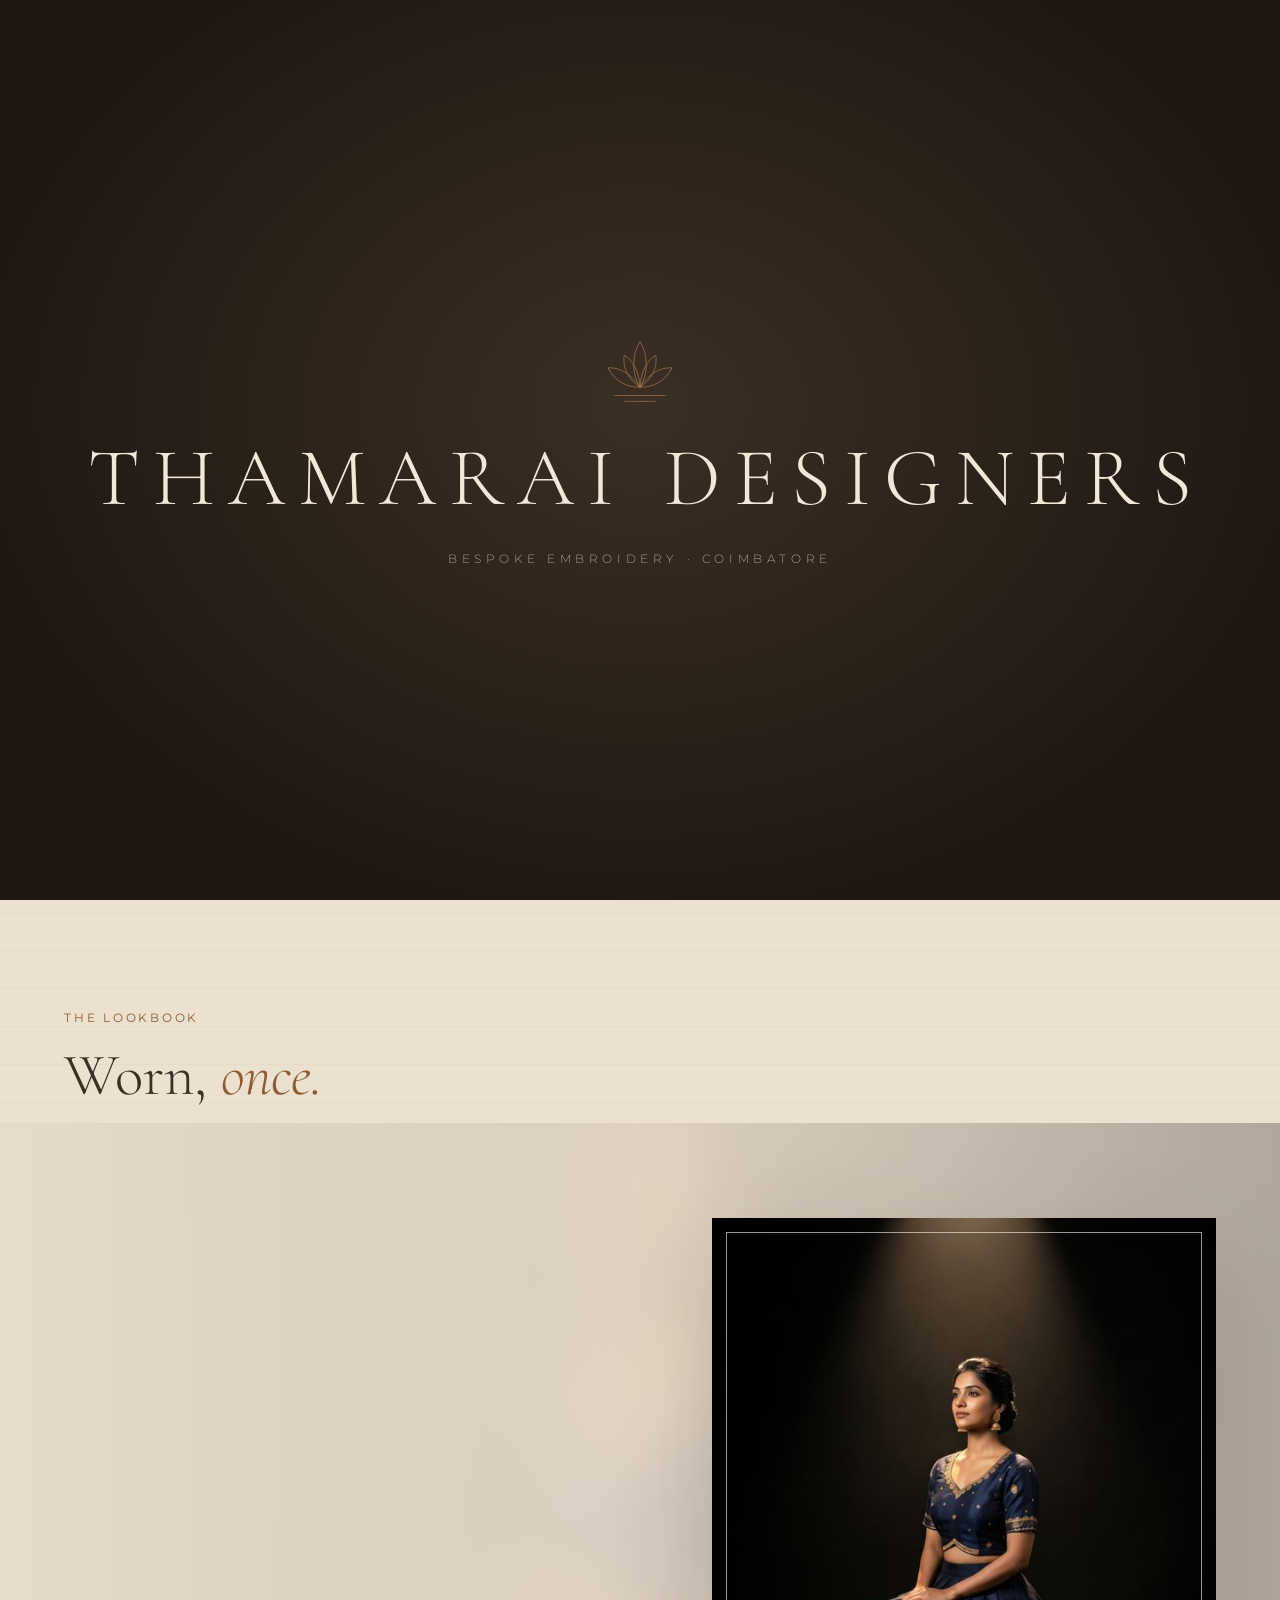
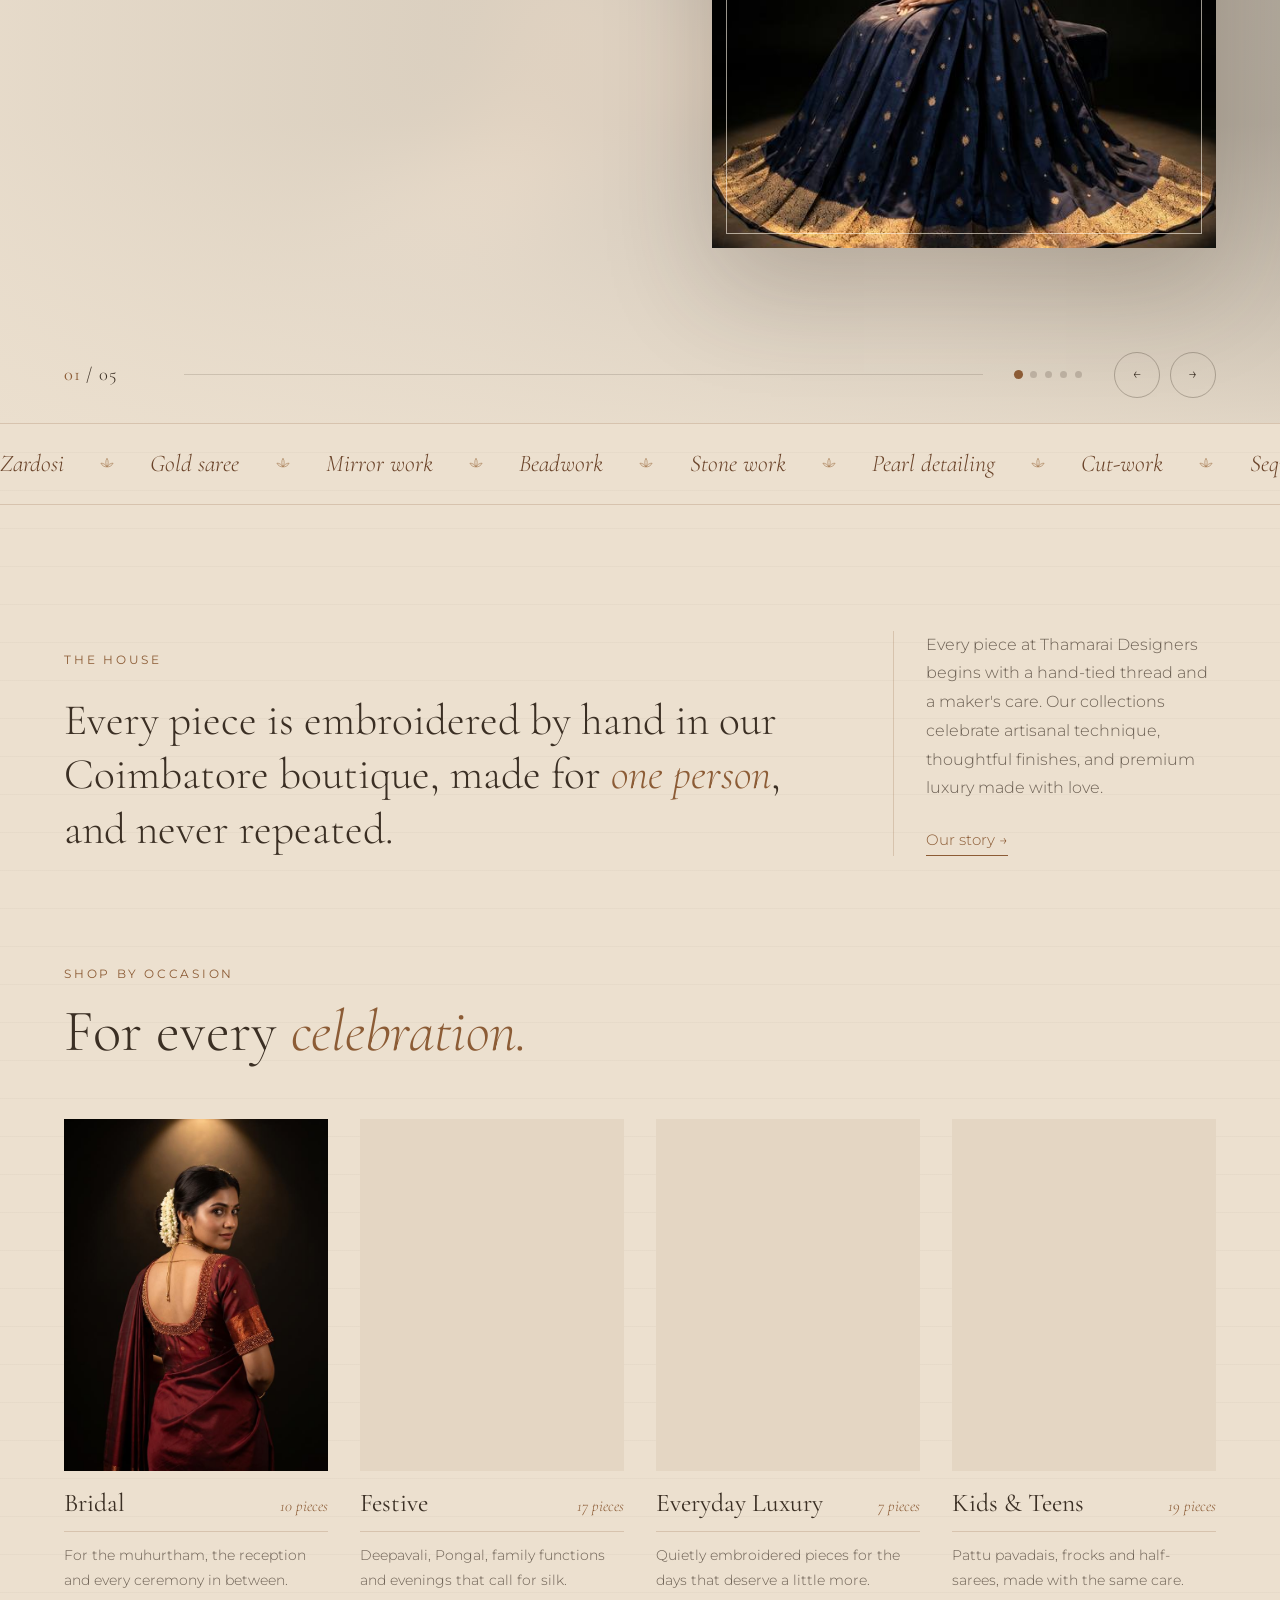
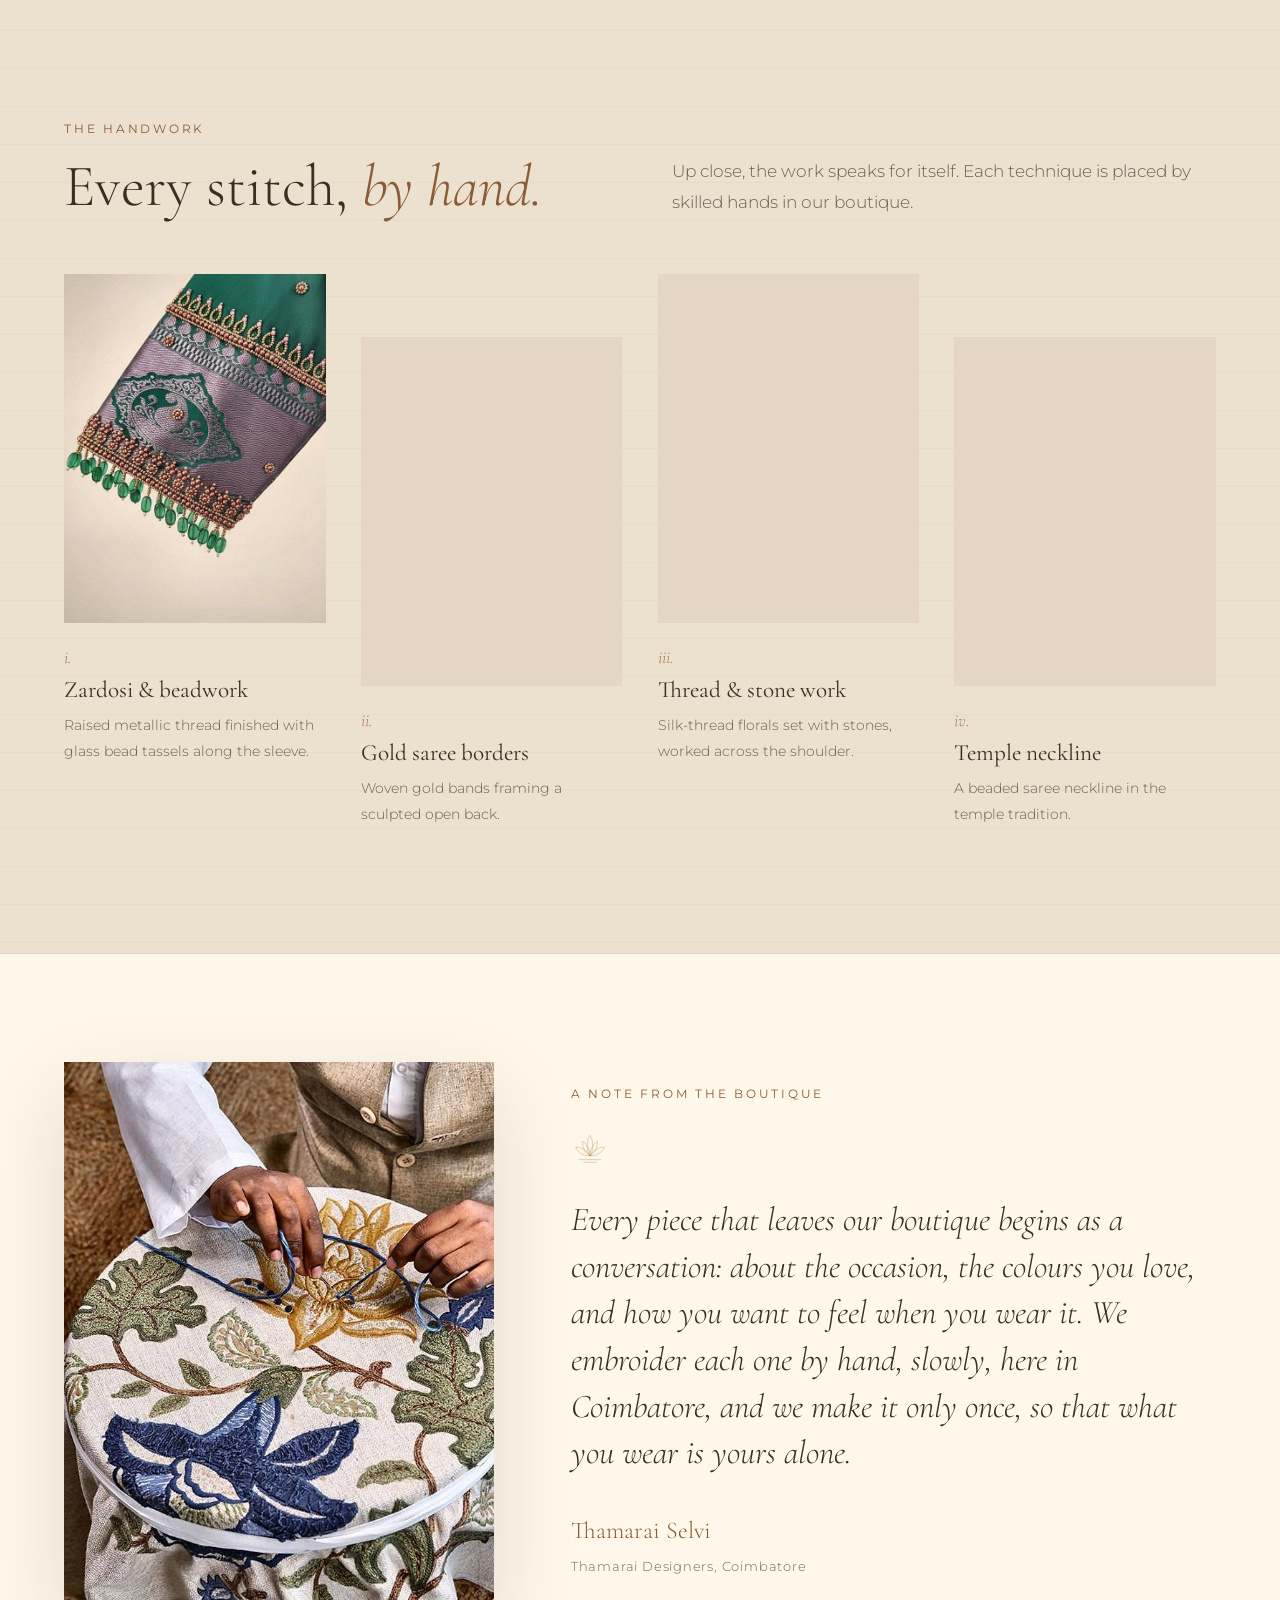
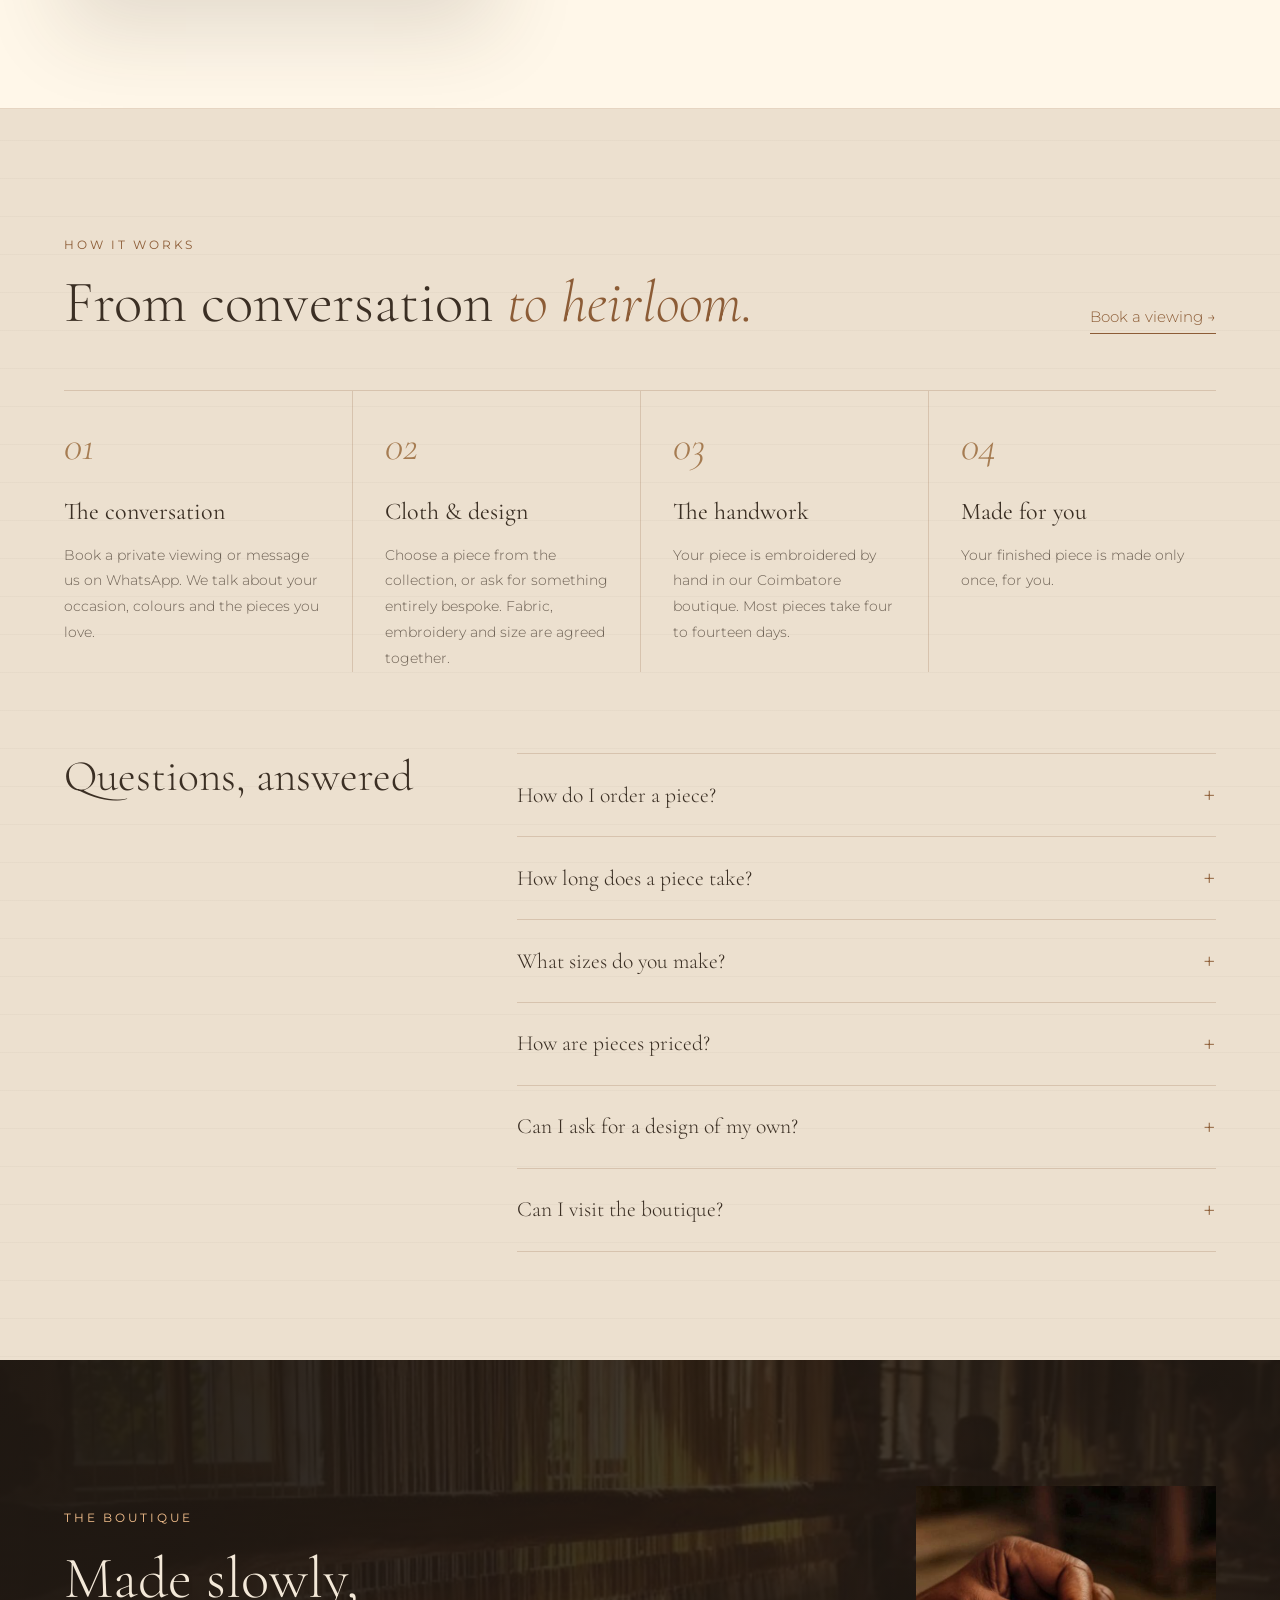
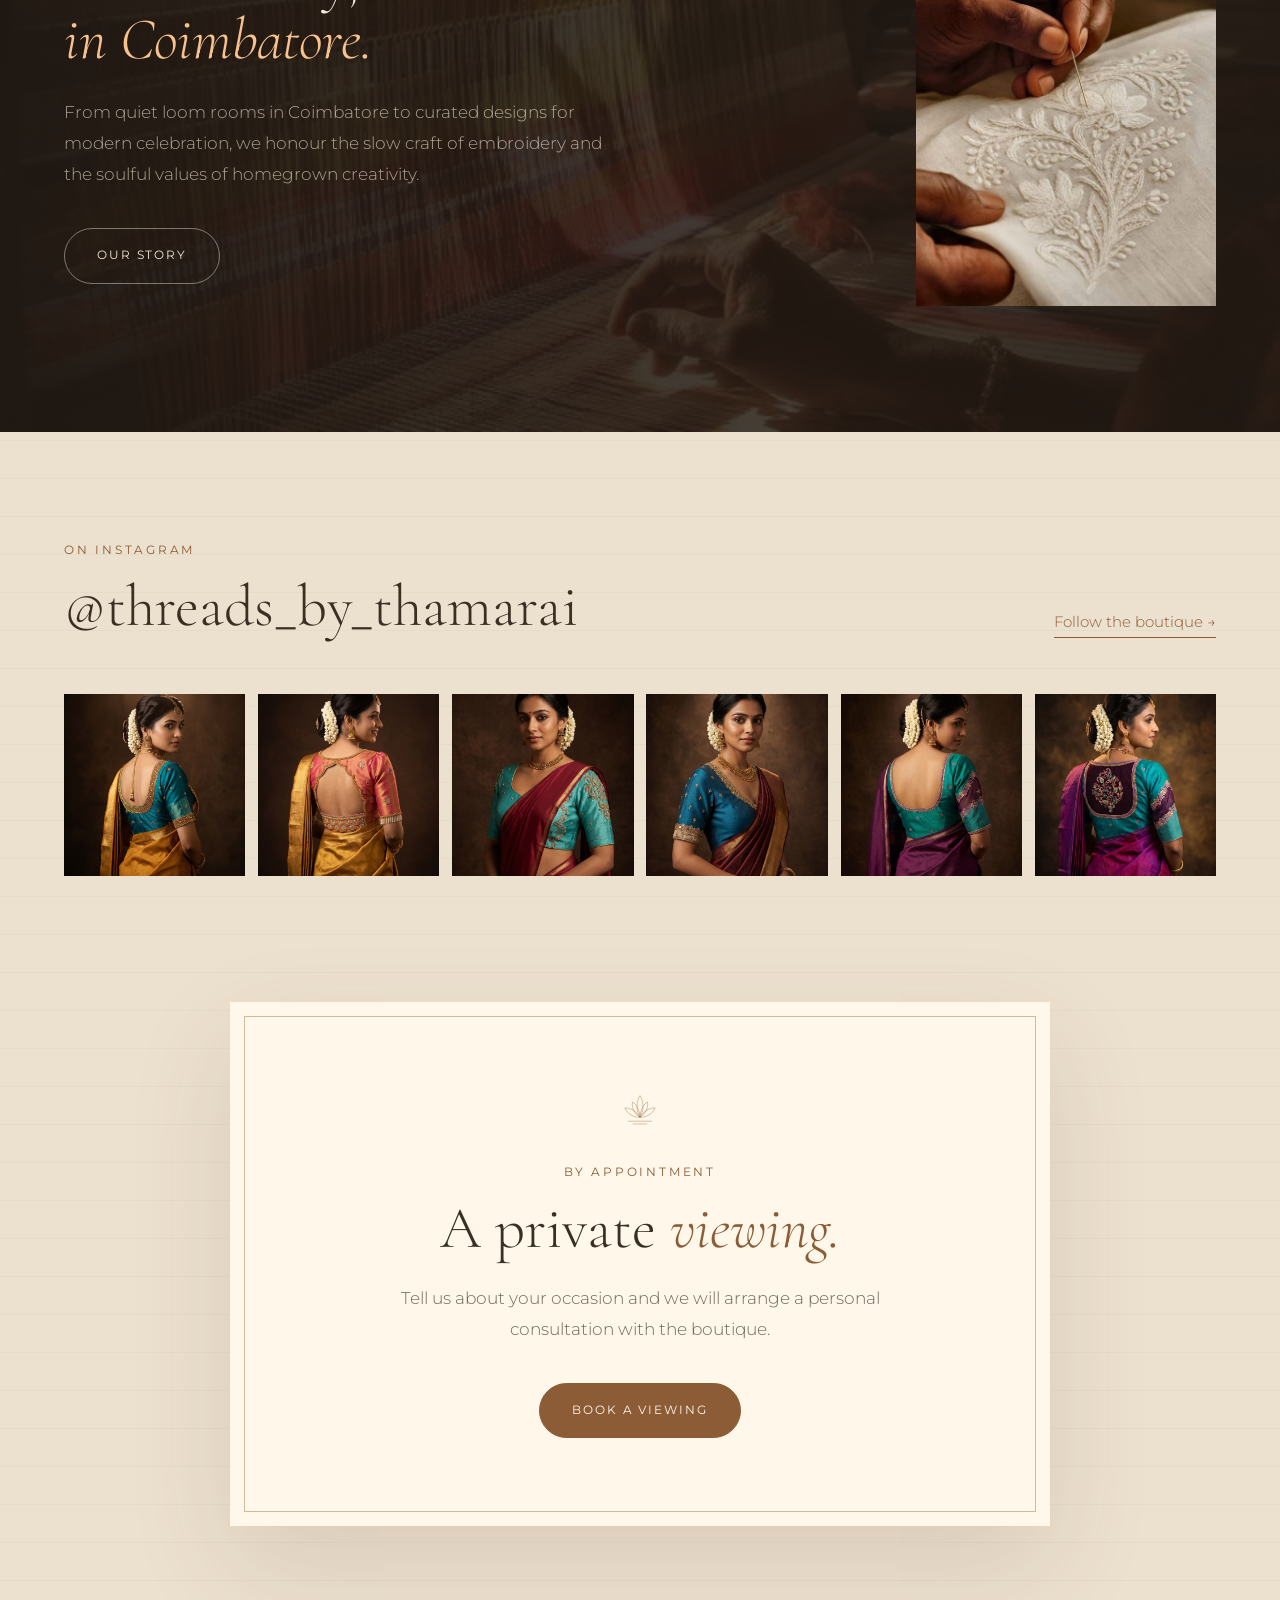
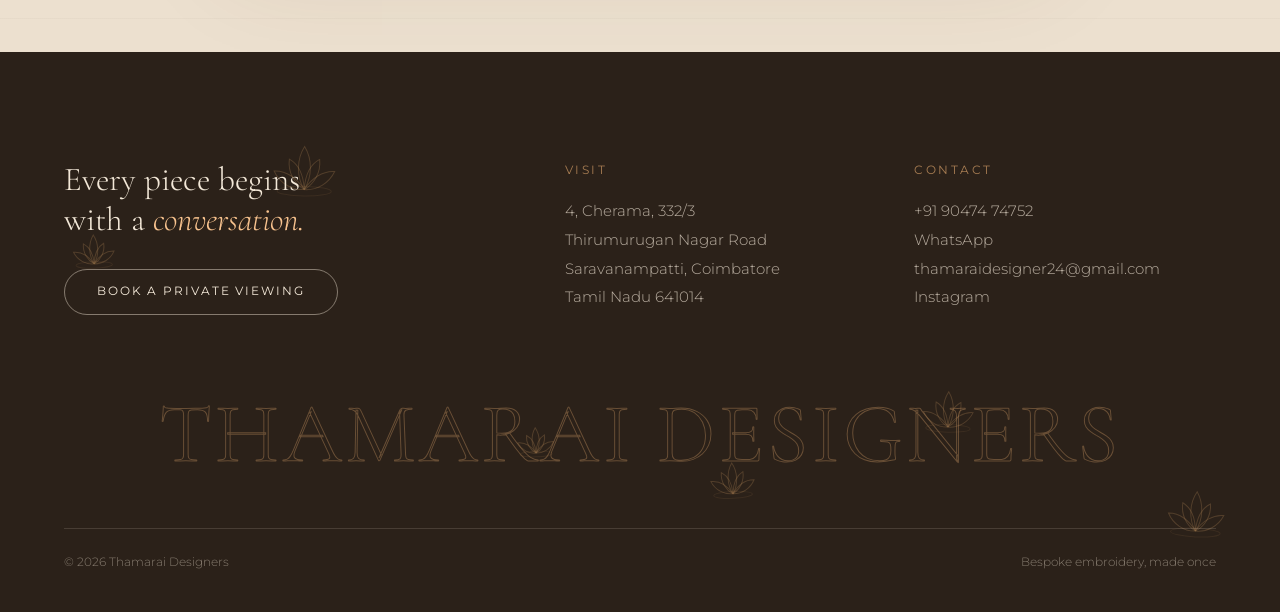
==== commit 06f93dc5: "Add new film media files in HEVC and MP4 formats - Added film-tall.hevc.mp4 (3864 KB) - Added film-t" ====
--- a/index.html
+++ b/index.html
@@ -156,8 +156,8 @@
         </div>
     </footer>
 
-    <script src="pieces.js?v=28"></script>
+    <script src="pieces.js?v=29"></script>
     <script src="content.js?v=27"></script>
-    <script src="script.js?v=40"></script>
+    <script src="script.js?v=44"></script>
 </body>
 </html>
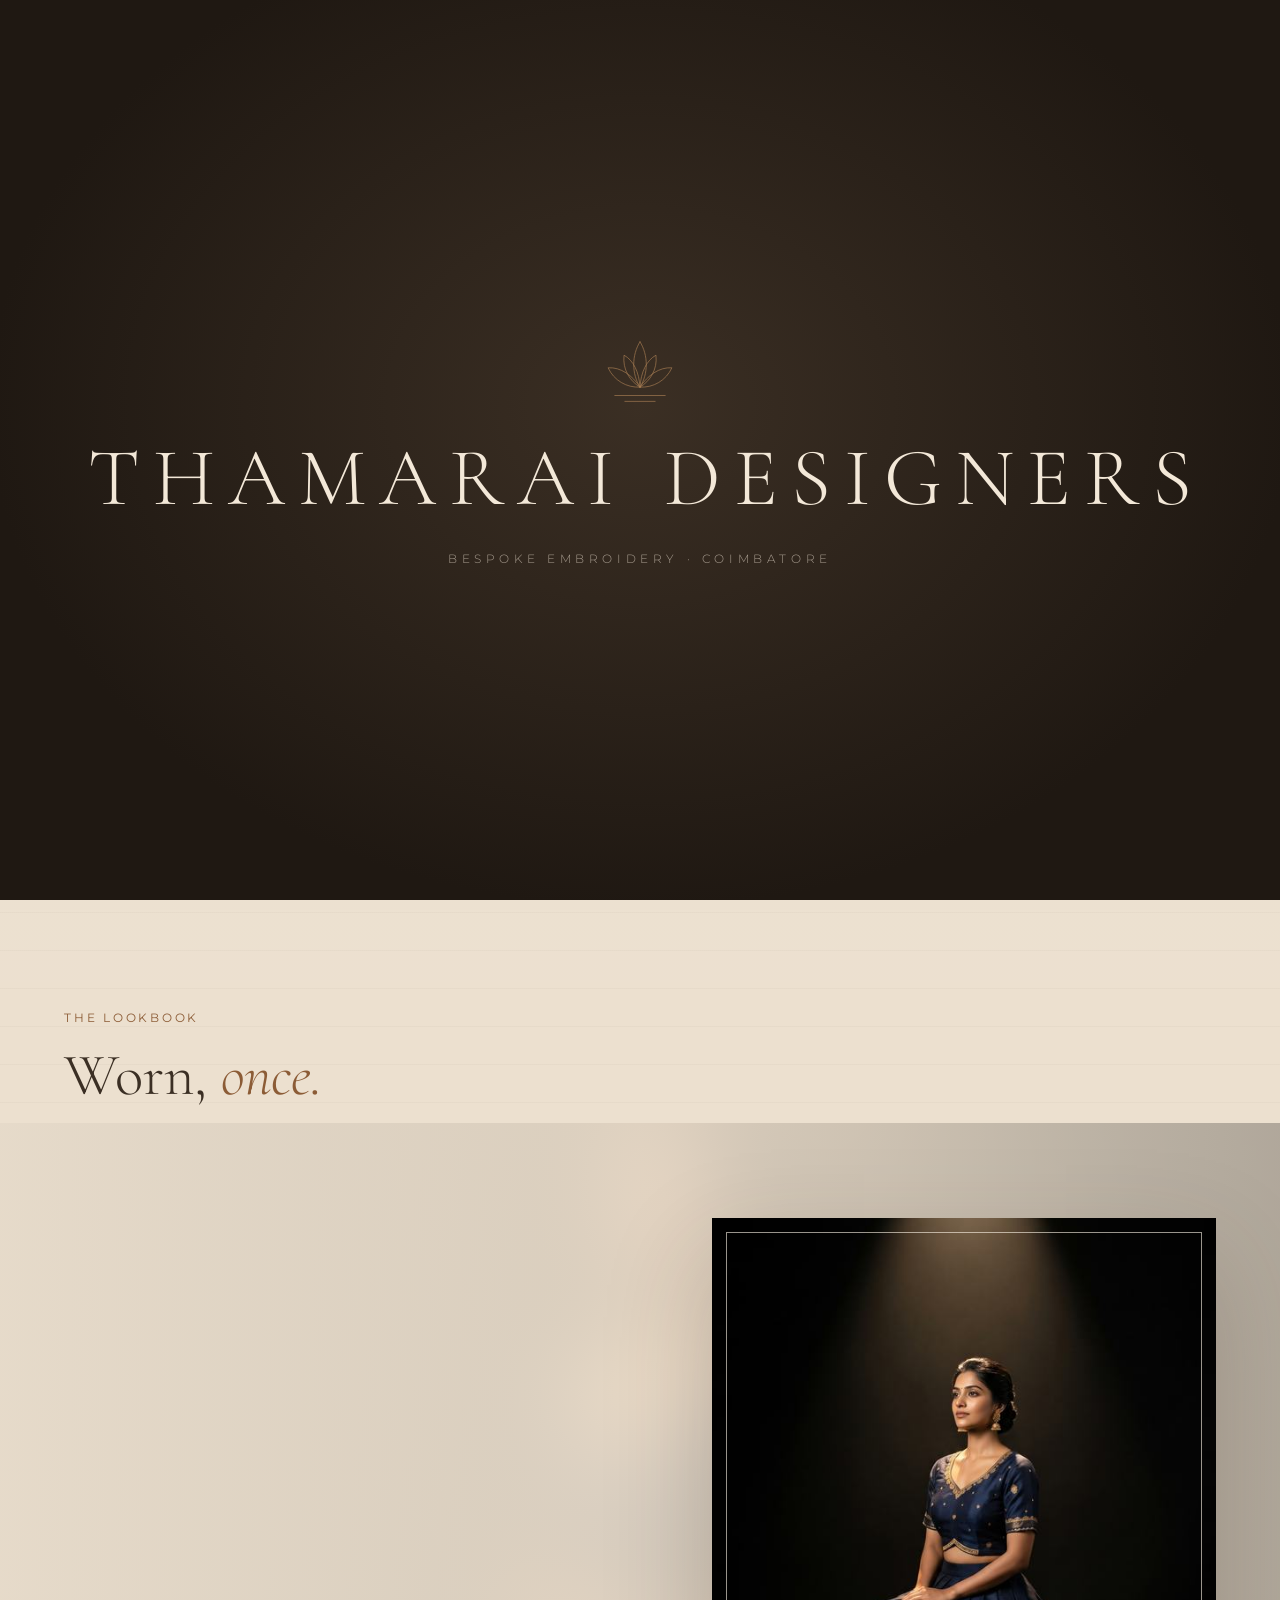
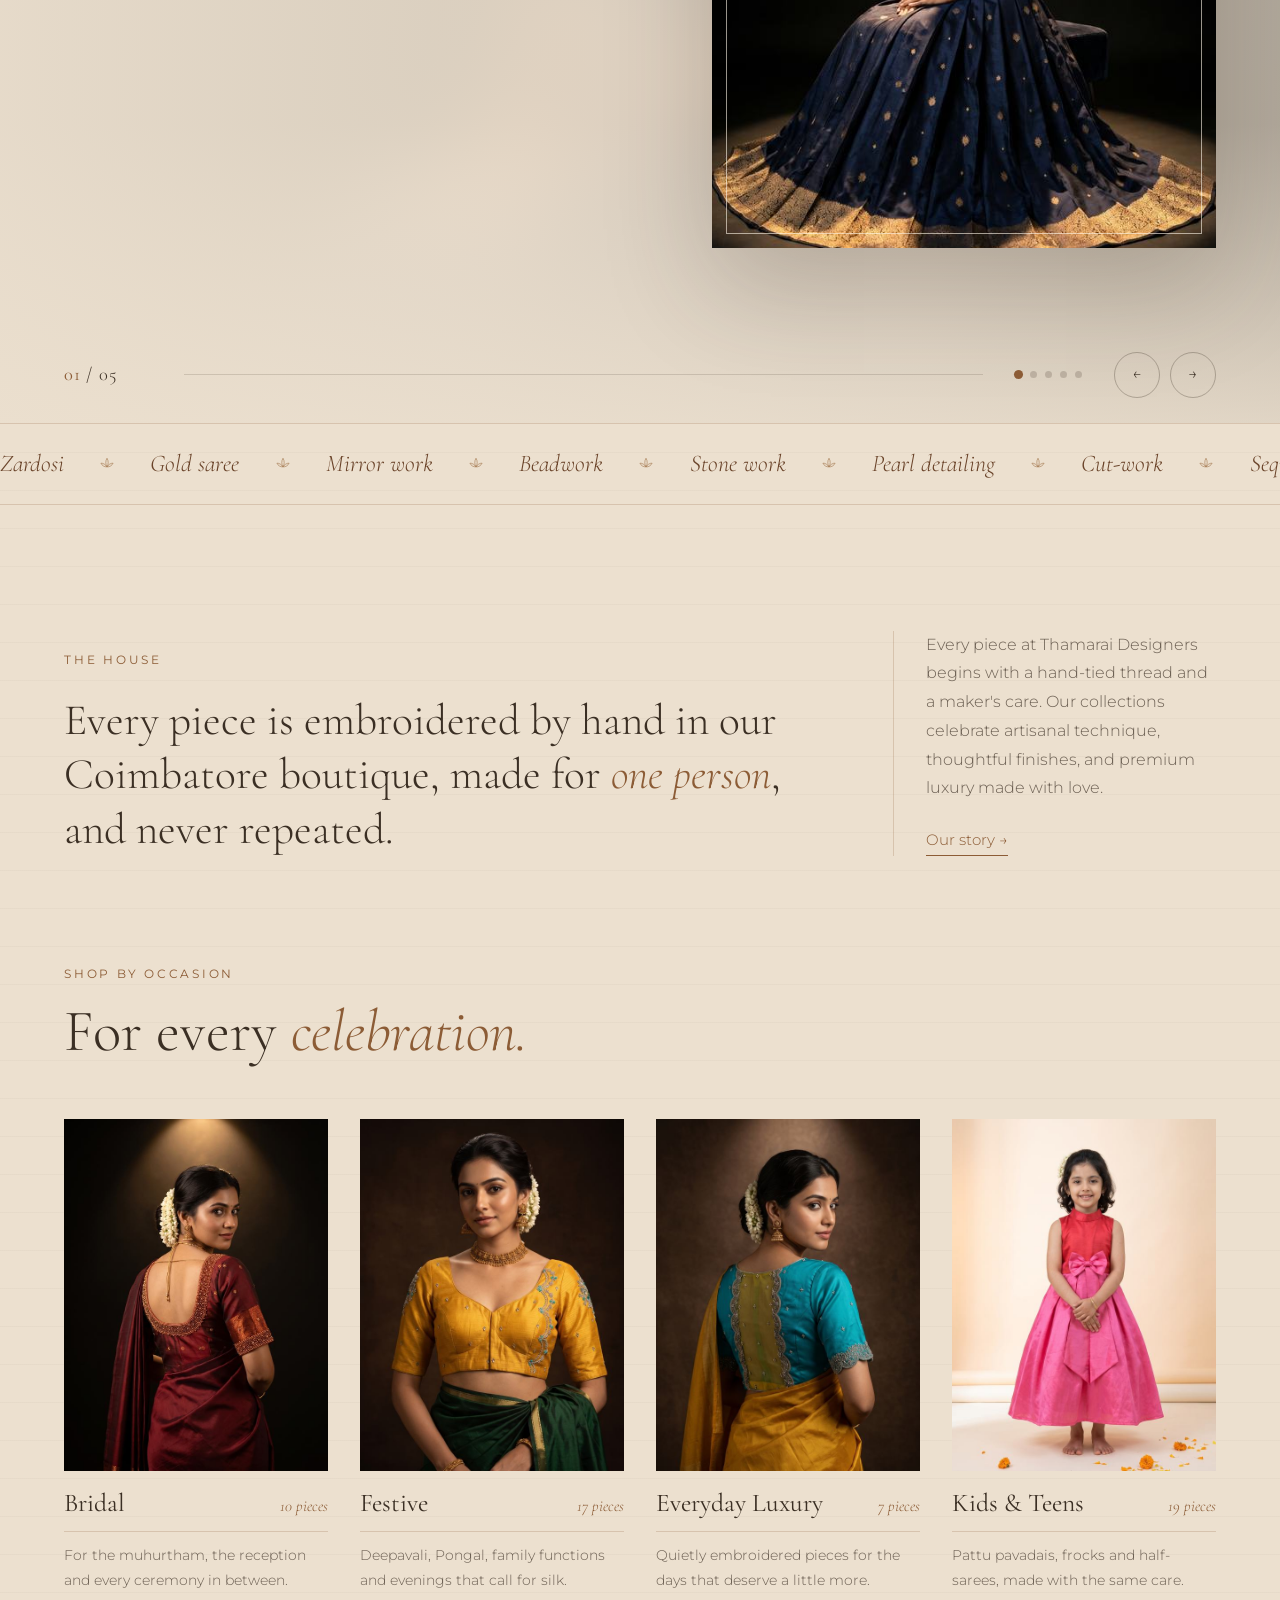
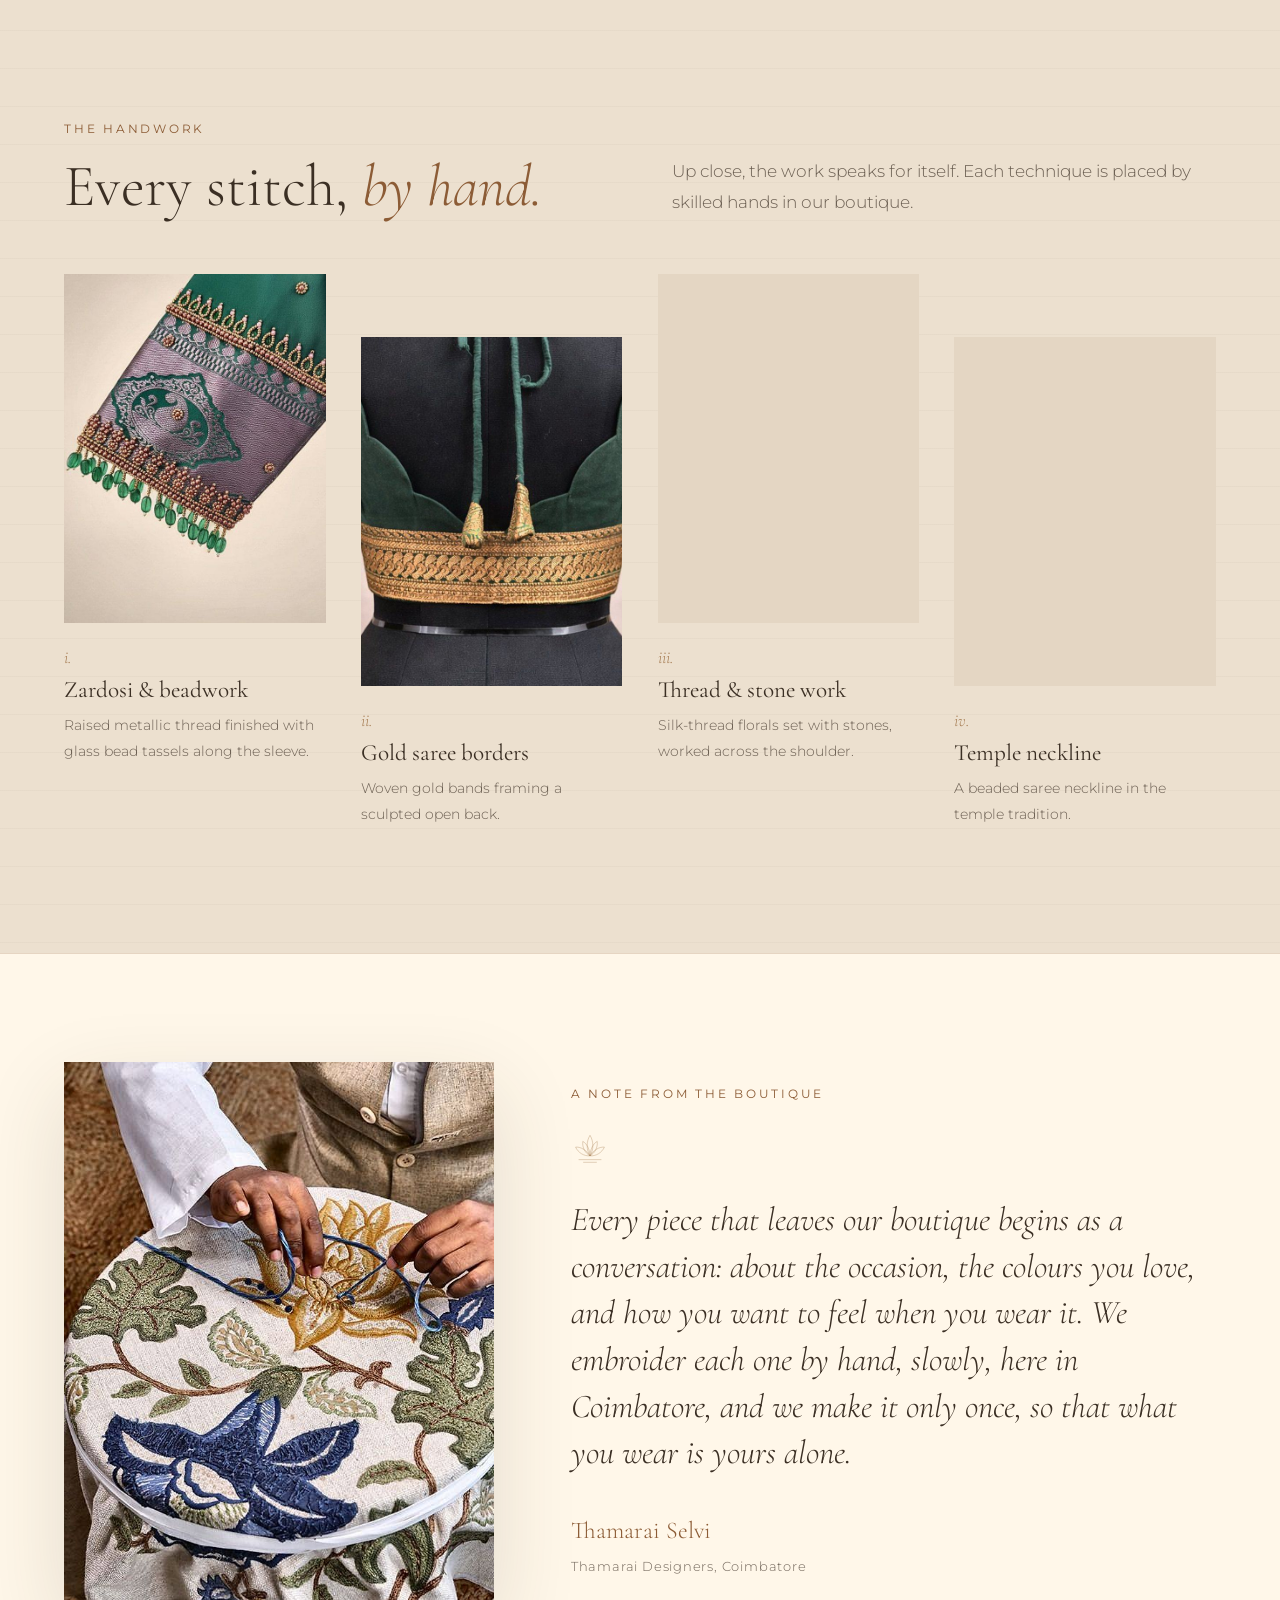
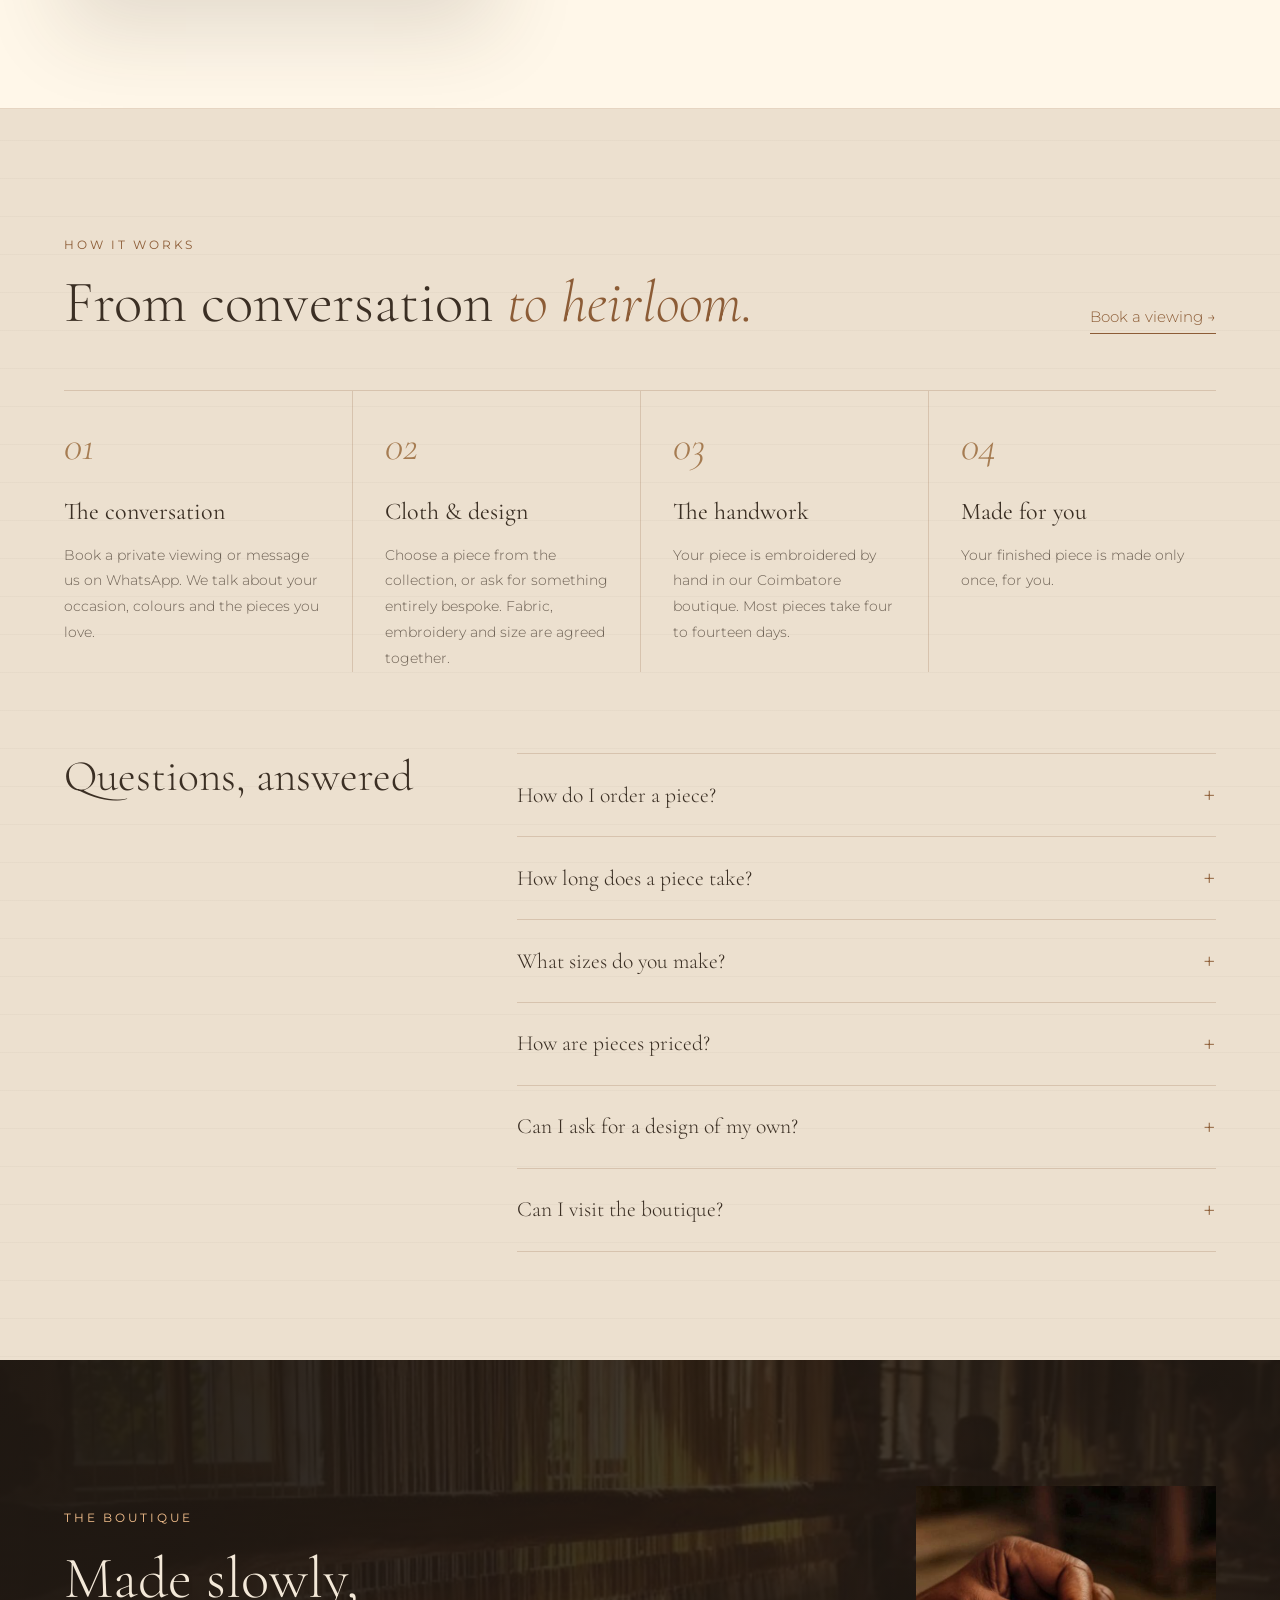
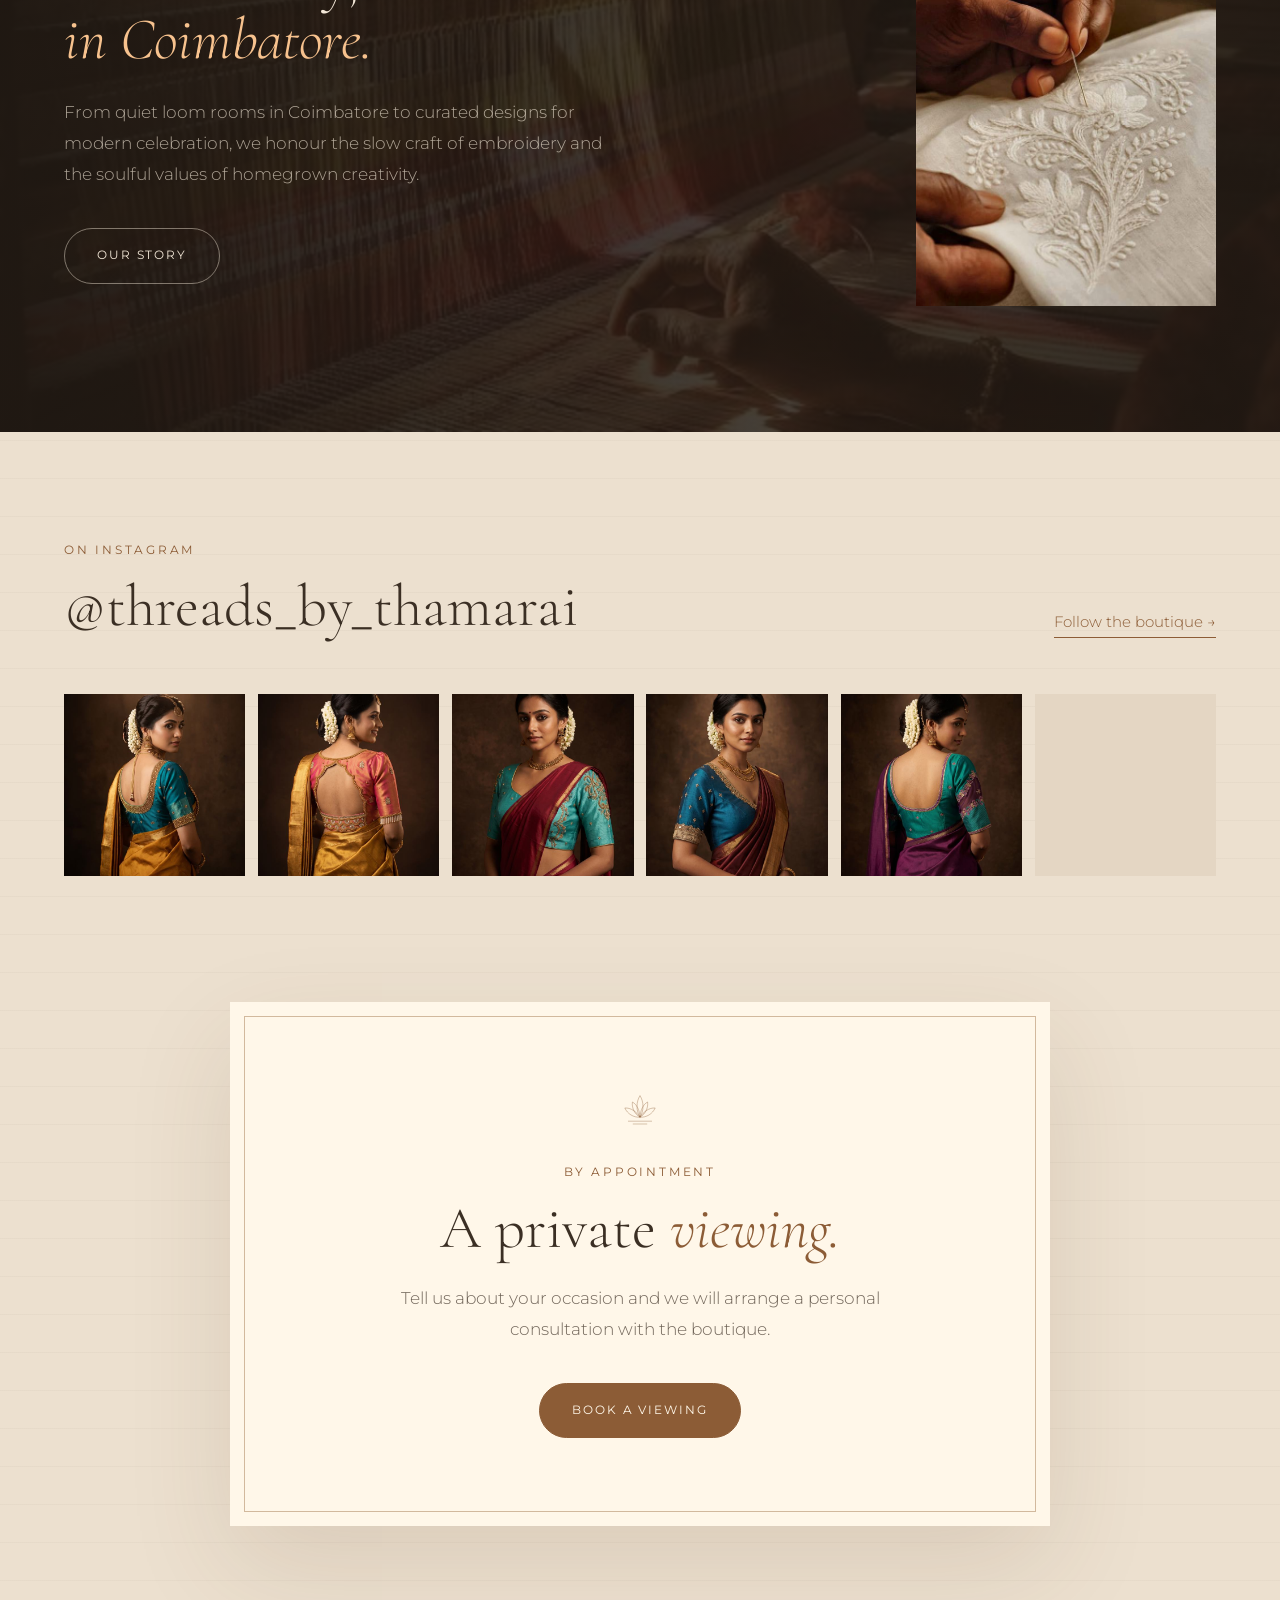
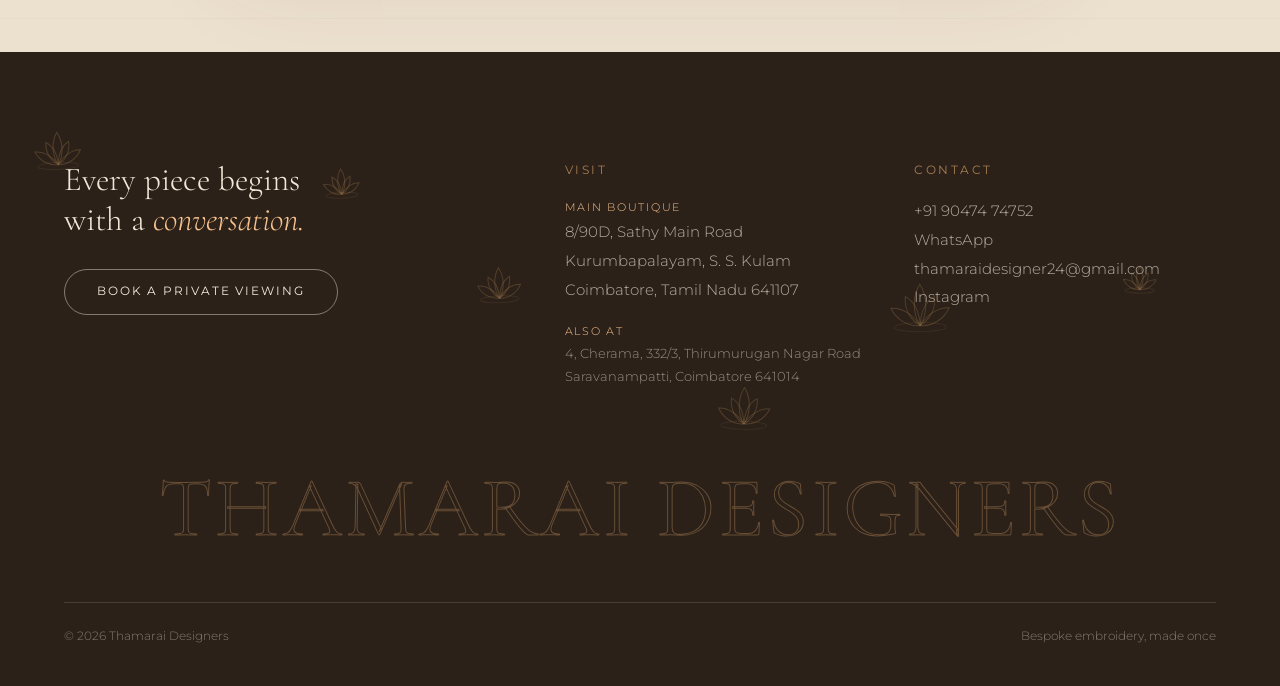
==== commit 7e1ab2a2: "Update boutique addresses and enhance footer styling for clarity" ====
--- a/index.html
+++ b/index.html
@@ -12,7 +12,7 @@
     <link href="https://fonts.googleapis.com/css2?family=Cormorant+Garamond:ital,wght@0,300;0,400;0,500;1,300;1,400&family=Montserrat:wght@300;400;500&display=swap" rel="stylesheet">
     <link rel="preload" as="image" media="(max-aspect-ratio: 3/4)" imagesrcset="images/web/sm/campaign-tall.jpg?v=1 720w, images/web/campaign-tall.jpg?v=1 1080w" imagesizes="100vw" fetchpriority="high">
     <link rel="preload" as="image" media="(min-aspect-ratio: 751/1000)" imagesrcset="images/web/sm/campaign-wide.jpg?v=1 1200w, images/web/campaign-wide.jpg?v=1 2200w" imagesizes="100vw" fetchpriority="high">
-    <link rel="stylesheet" href="style.css?v=40">
+    <link rel="stylesheet" href="style.css?v=41">
     <script>
         /* Show the entrance once per visit */
         try { if (sessionStorage.getItem('td-entered') === '1') document.documentElement.classList.add('was-entered'); } catch (e) {}
@@ -67,7 +67,7 @@
             <a href="#/contact">Contact</a>
         </nav>
         <a href="#/contact" class="btn btn--light">Book a private viewing</a>
-        <p class="menu__meta">+91 90474 74752<br>Saravanampatti, Coimbatore</p>
+        <p class="menu__meta">+91 90474 74752<br>S. S. Kulam, Coimbatore</p>
     </div>
 
     <main id="app" tabindex="-1"></main>
@@ -136,7 +136,8 @@
                 </div>
                 <div>
                     <h4>Visit</h4>
-                    <p>4, Cherama, 332/3<br>Thirumurugan Nagar Road<br>Saravanampatti, Coimbatore<br>Tamil Nadu 641014</p>
+                    <p><span class="footer__label">Main boutique</span>8/90D, Sathy Main Road<br>Kurumbapalayam, S. S. Kulam<br>Coimbatore, Tamil Nadu 641107</p>
+                    <p class="footer__also"><span class="footer__label">Also at</span>4, Cherama, 332/3, Thirumurugan Nagar Road<br>Saravanampatti, Coimbatore 641014</p>
                 </div>
                 <div>
                     <h4>Contact</h4>
@@ -157,7 +158,7 @@
     </footer>
 
     <script src="pieces.js?v=29"></script>
-    <script src="content.js?v=27"></script>
-    <script src="script.js?v=44"></script>
+    <script src="content.js?v=28"></script>
+    <script src="script.js?v=45"></script>
 </body>
 </html>
--- a/style.css
+++ b/style.css
@@ -464,6 +464,8 @@
 .footer h4 { font-size: 0.72rem; font-weight: 400; letter-spacing: 0.22em; text-transform: uppercase; color: var(--gold); margin-bottom: 1rem; }
 .footer p, .footer a { font-size: 0.92rem; line-height: 1.95; color: rgba(243,232,216,0.7); }
 .footer a:hover { color: var(--peach); }
+.footer__label { display: block; font-size: 0.68rem; letter-spacing: 0.16em; text-transform: uppercase; color: var(--peach); }
+.footer p.footer__also { margin-top: 1.1rem; font-size: 0.82rem; line-height: 1.8; color: rgba(243,232,216,0.55); }
 .footer .footer__line { font-family: var(--serif); font-weight: 300; font-size: clamp(1.8rem, 2.6vw, 2.4rem); line-height: 1.2; color: #f3e8d8; margin-bottom: 1.8rem; }
 .footer__line em { font-style: italic; color: var(--peach); }
 .footer .btn--light { color: #f3e8d8; font-size: 0.74rem; line-height: 1; }
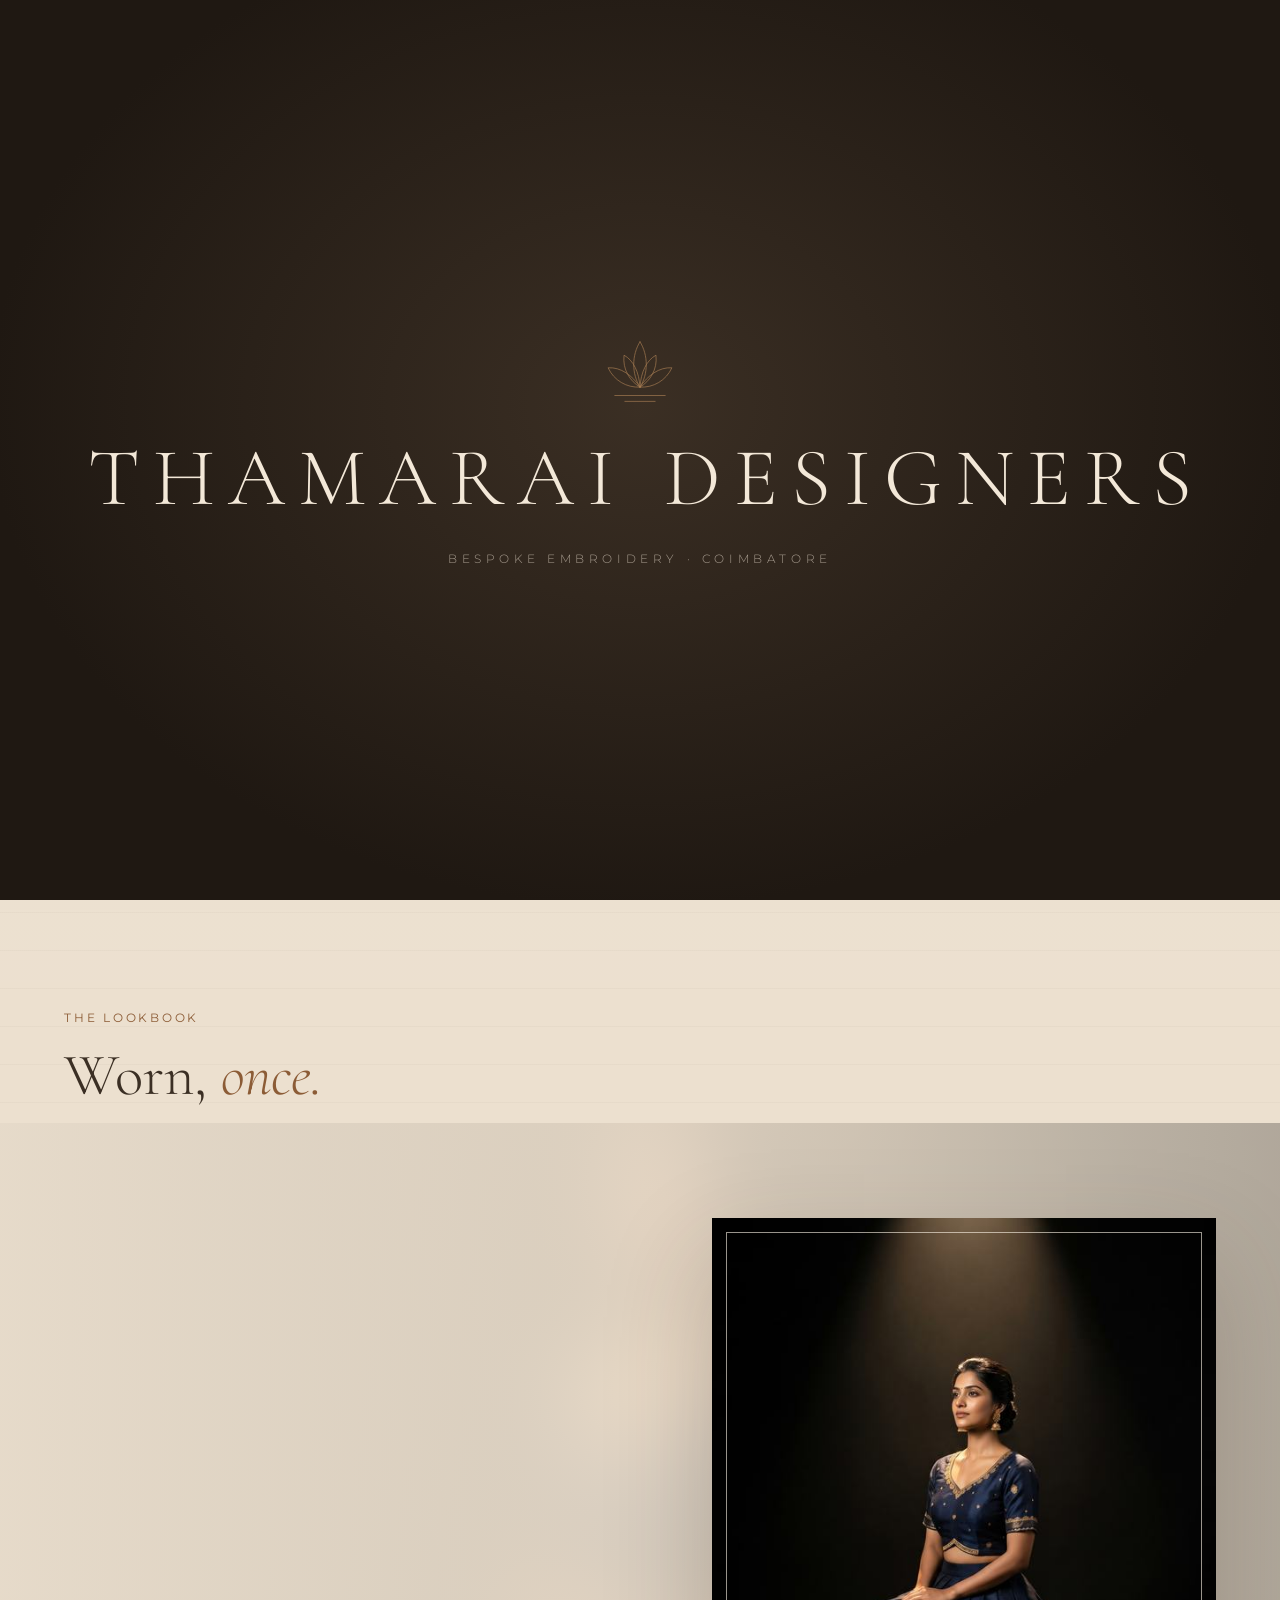
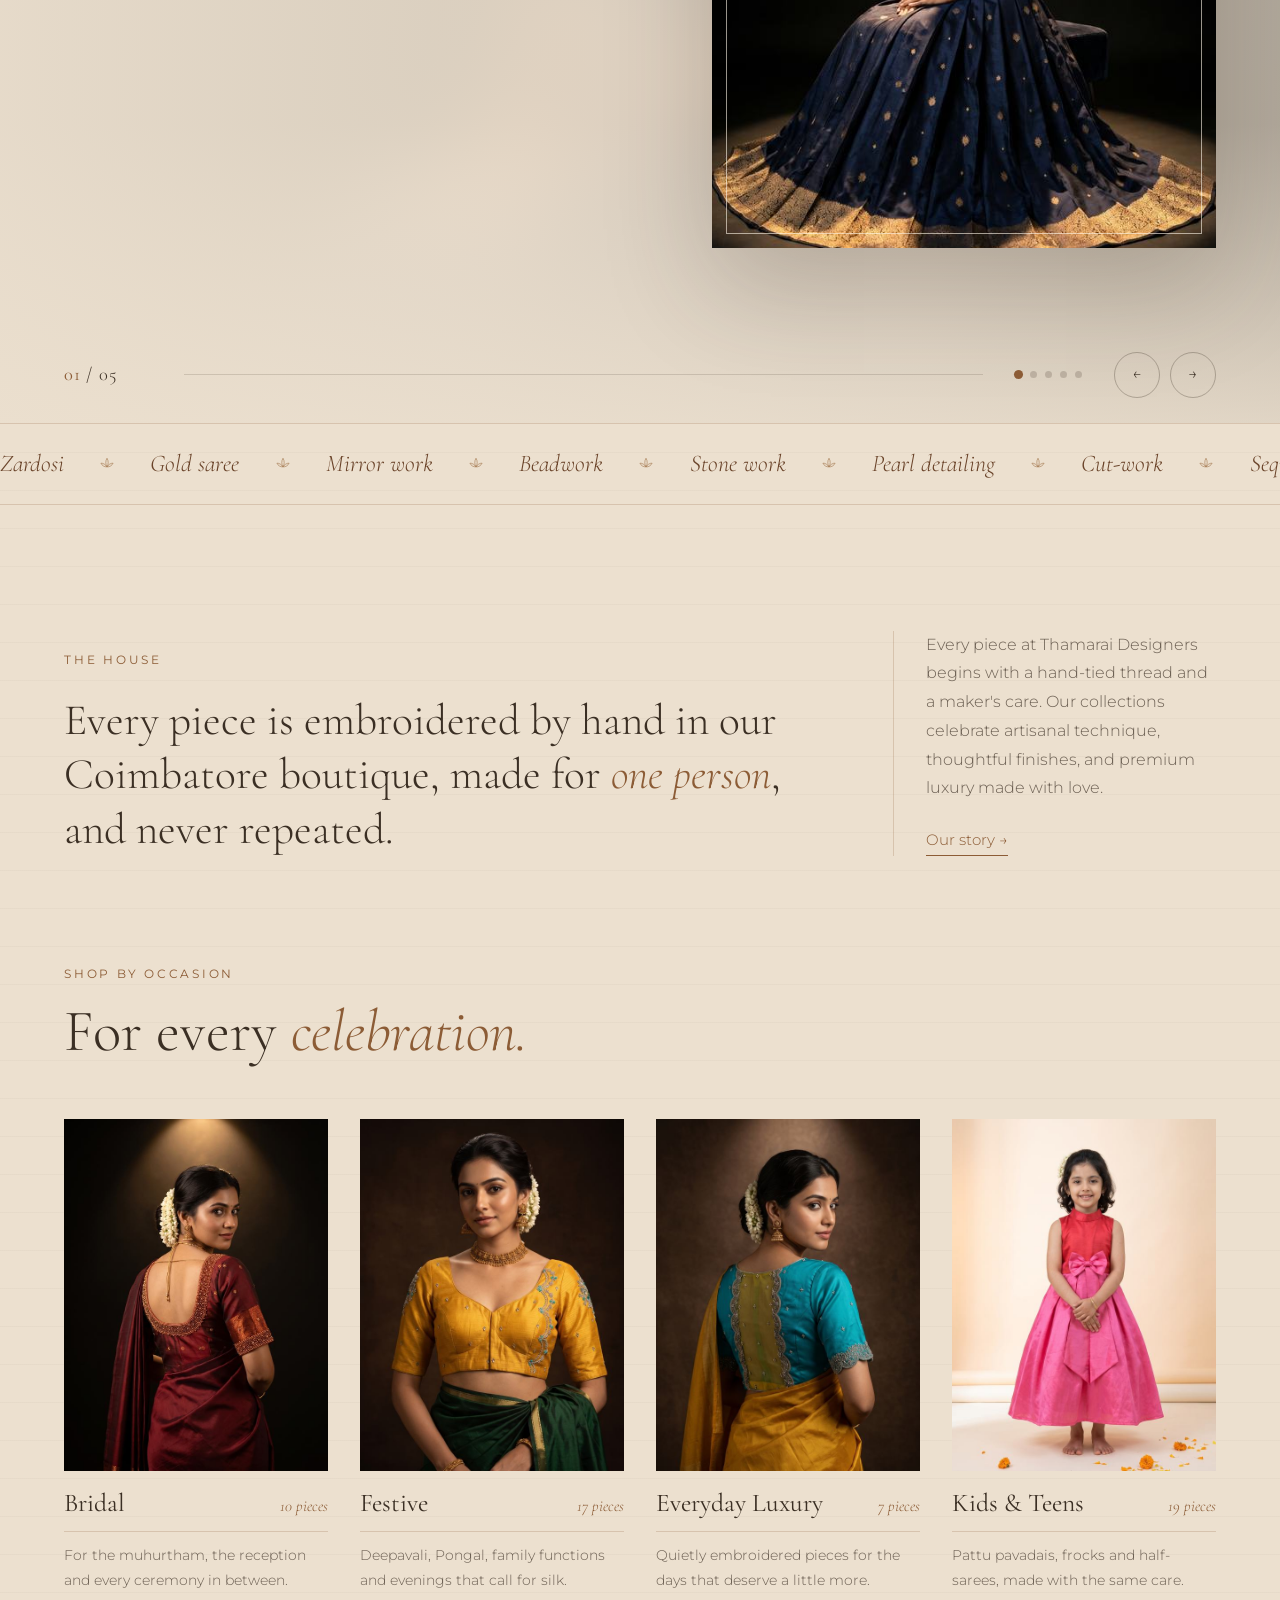
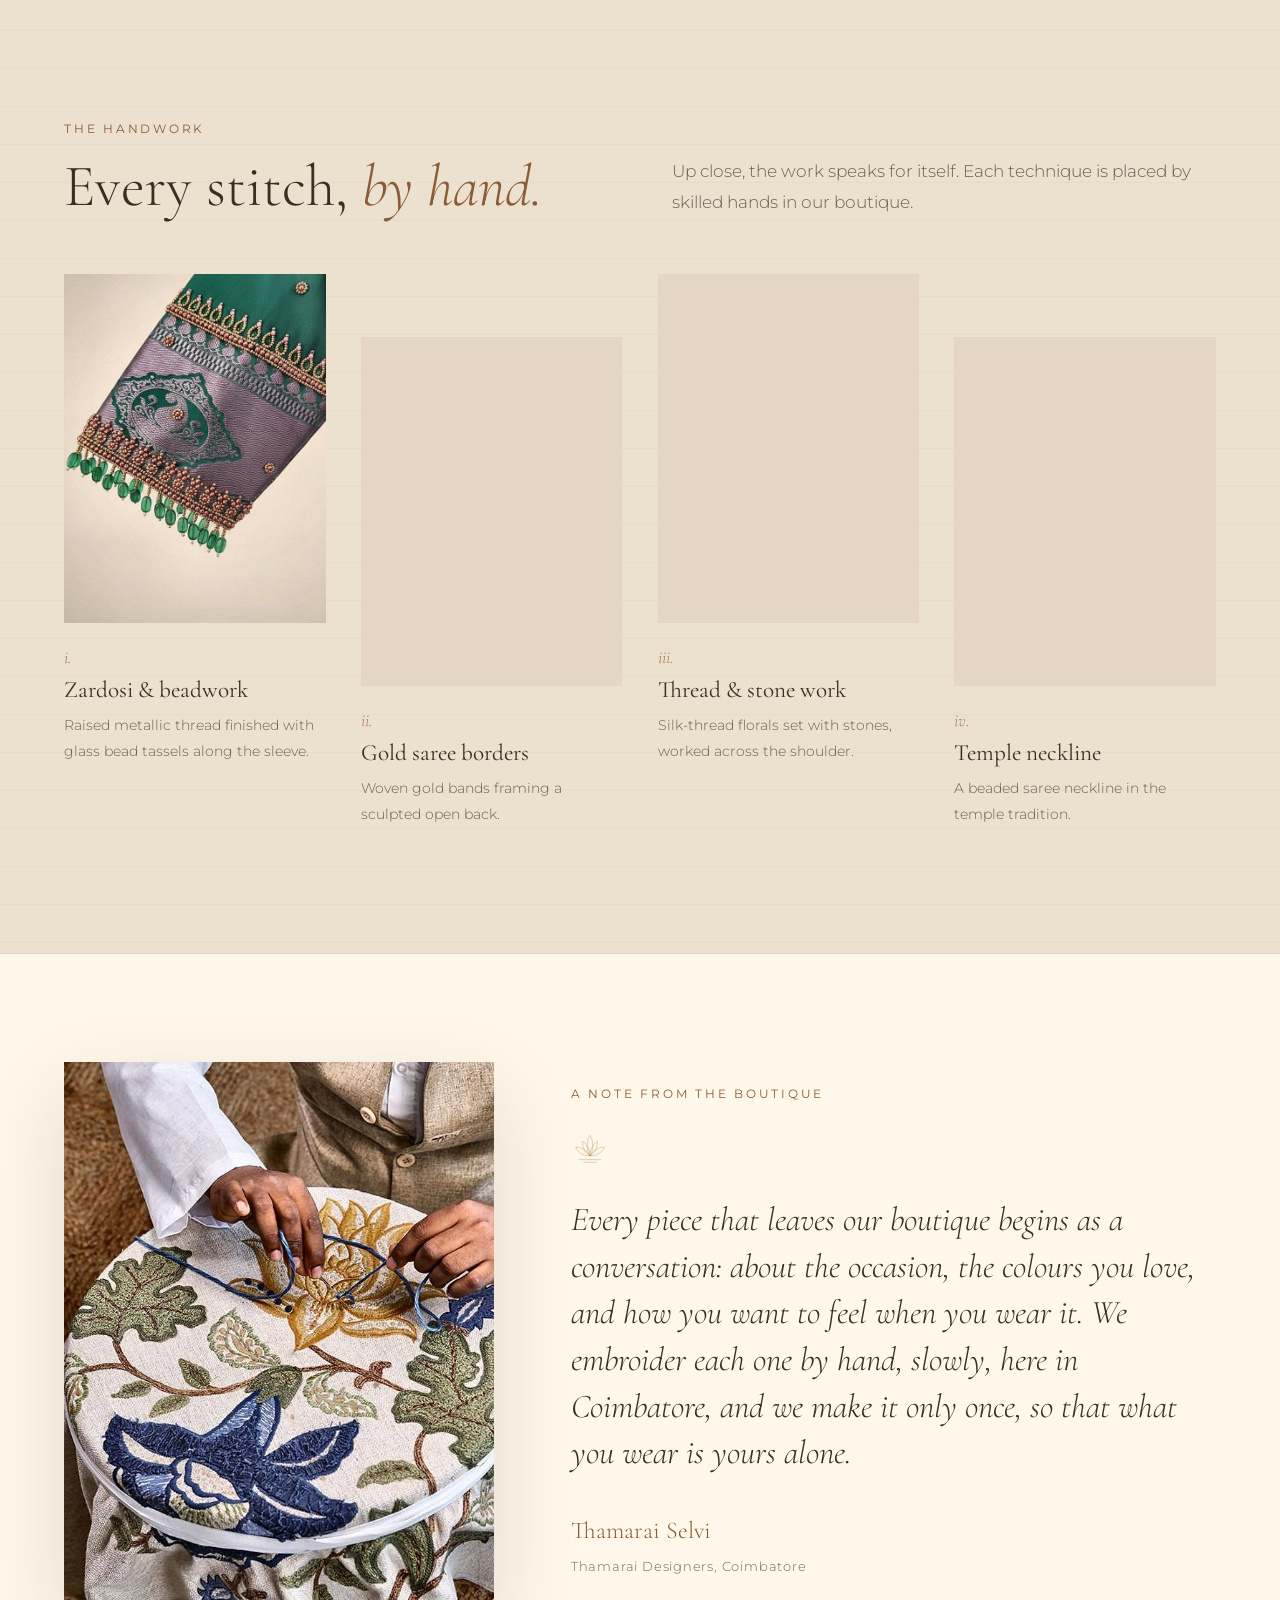
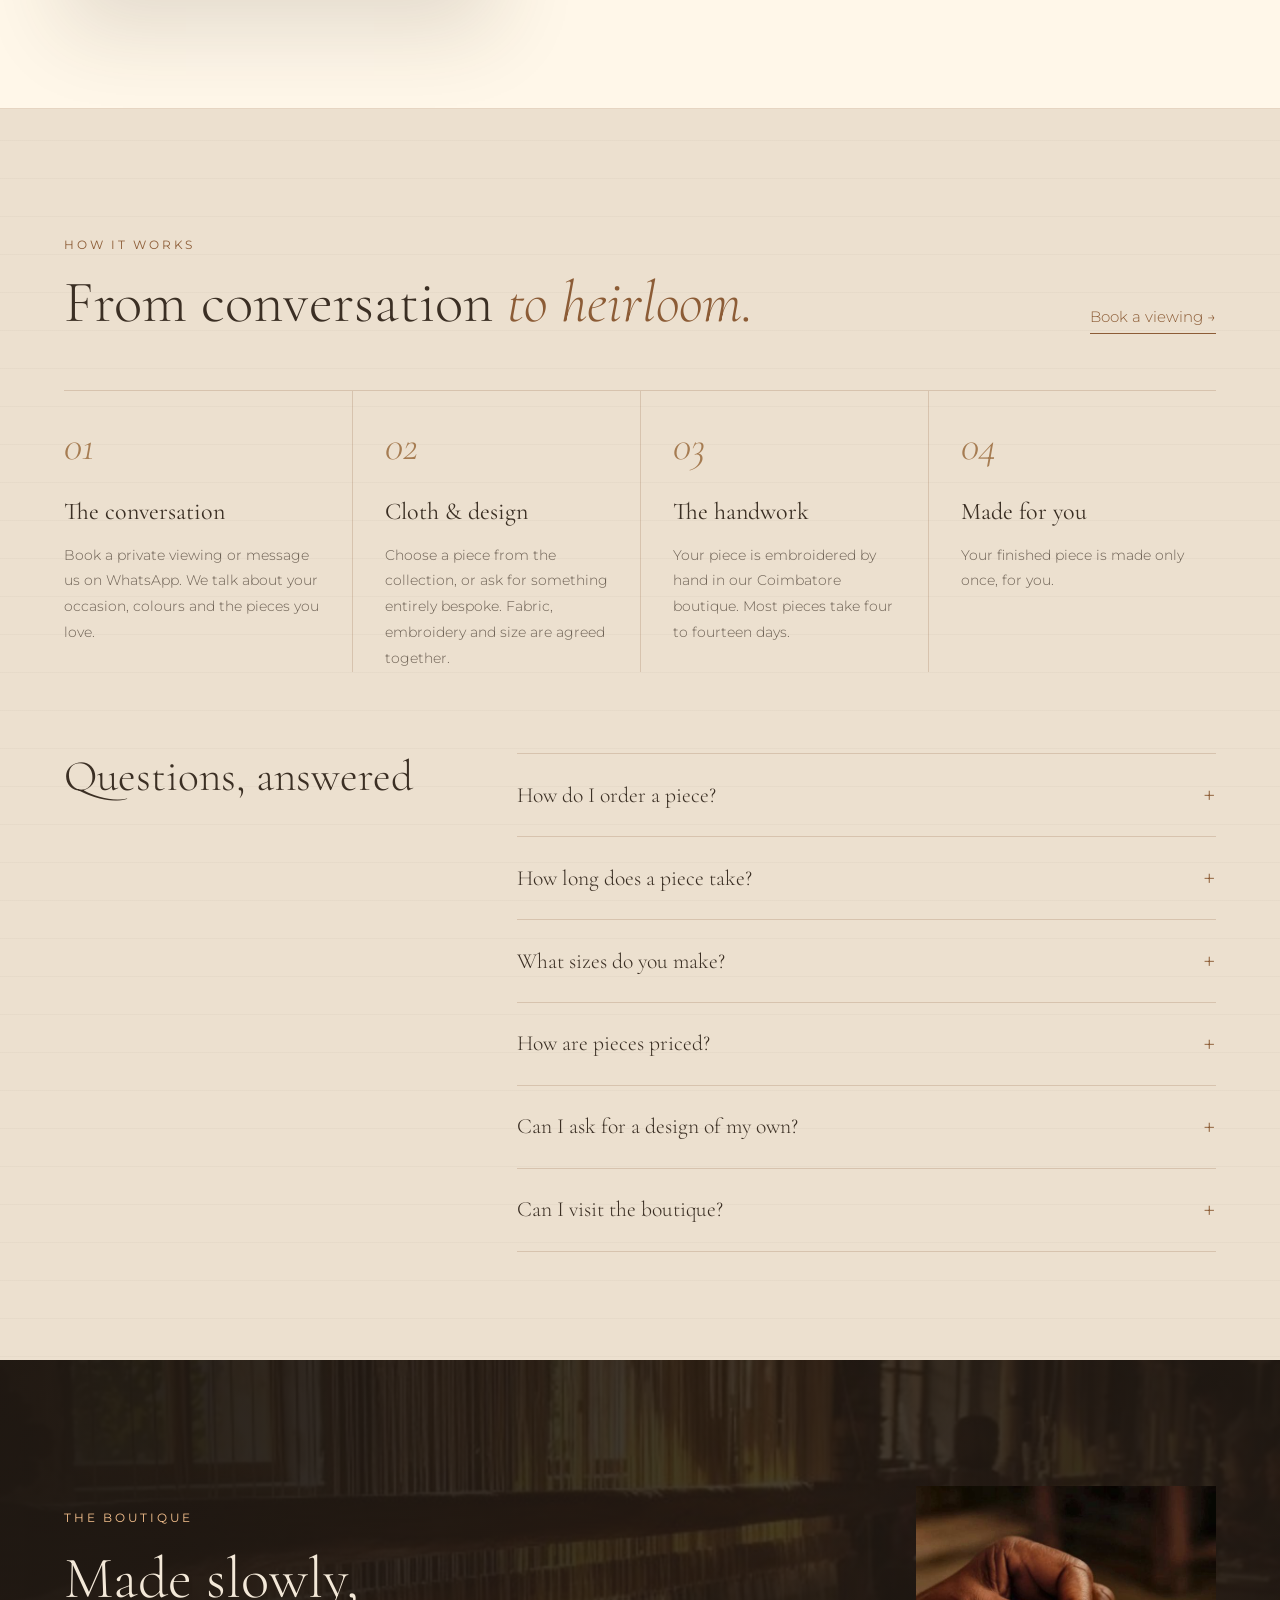
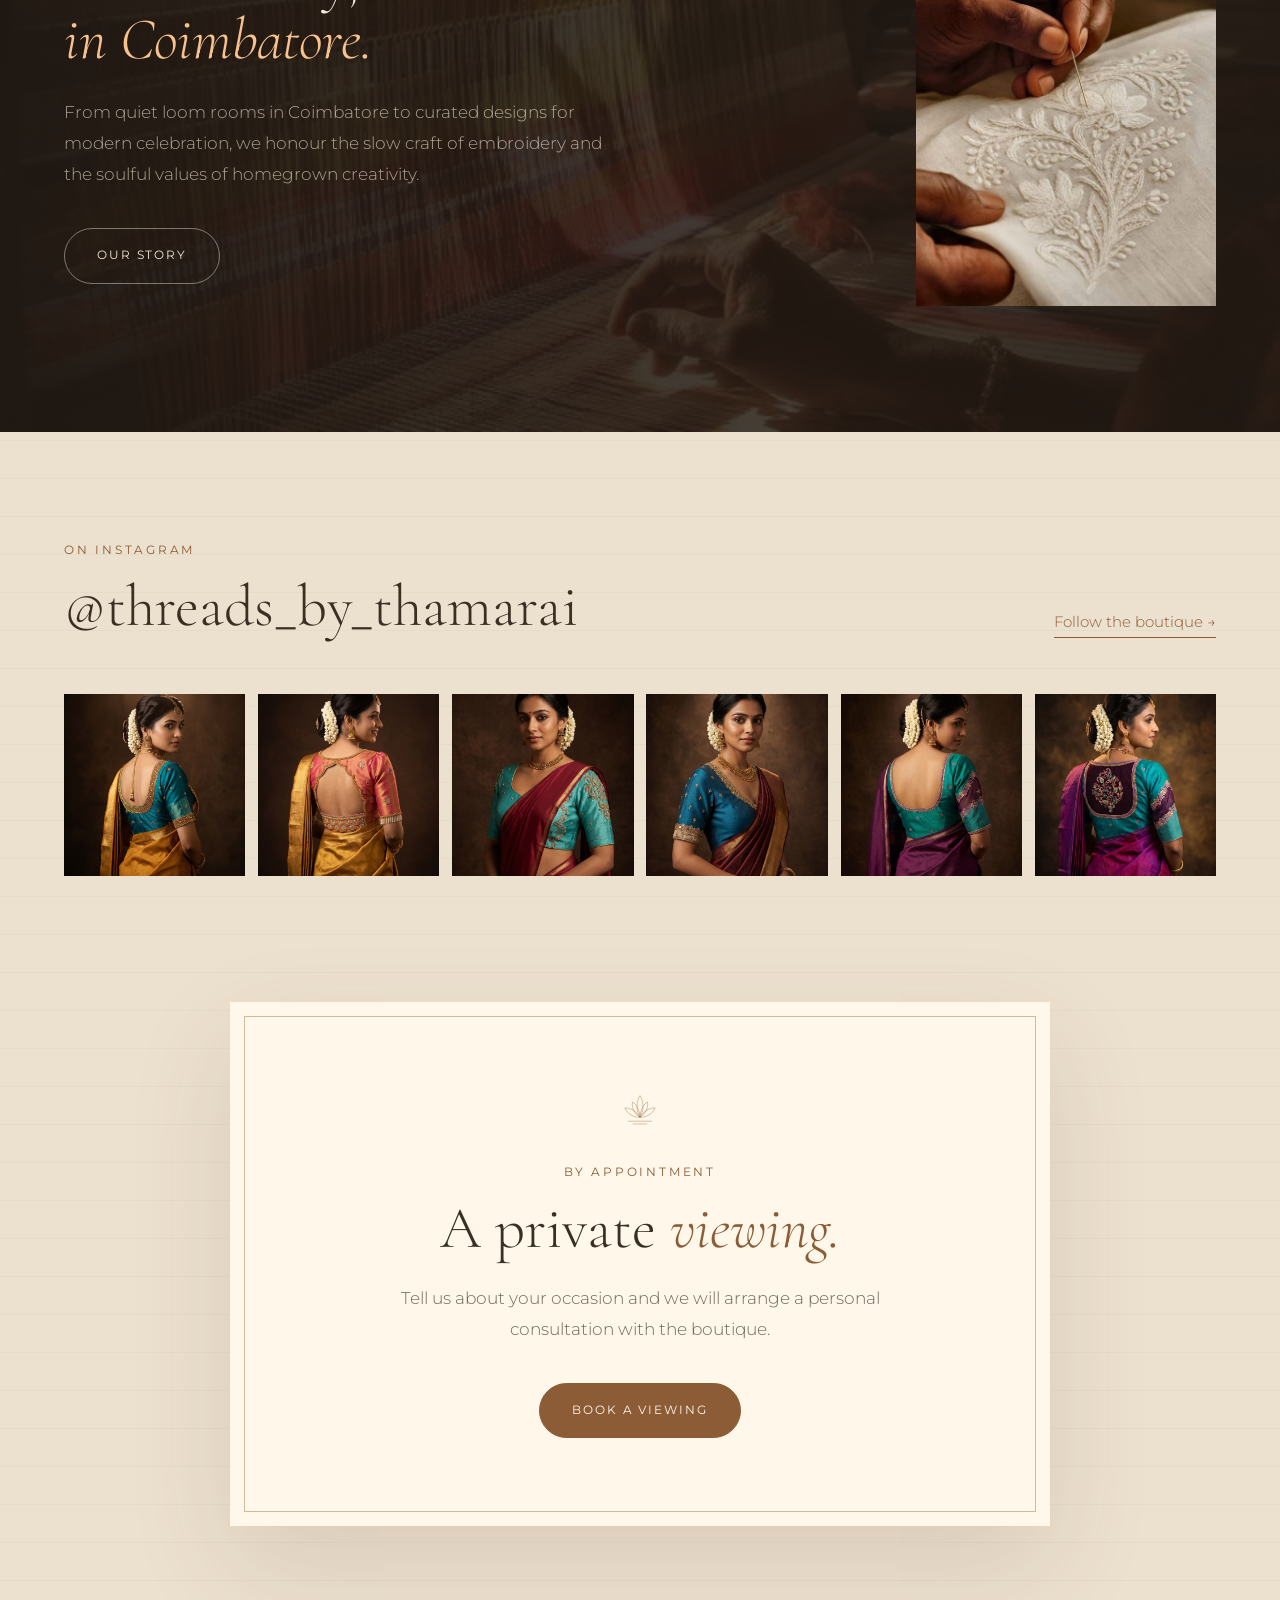
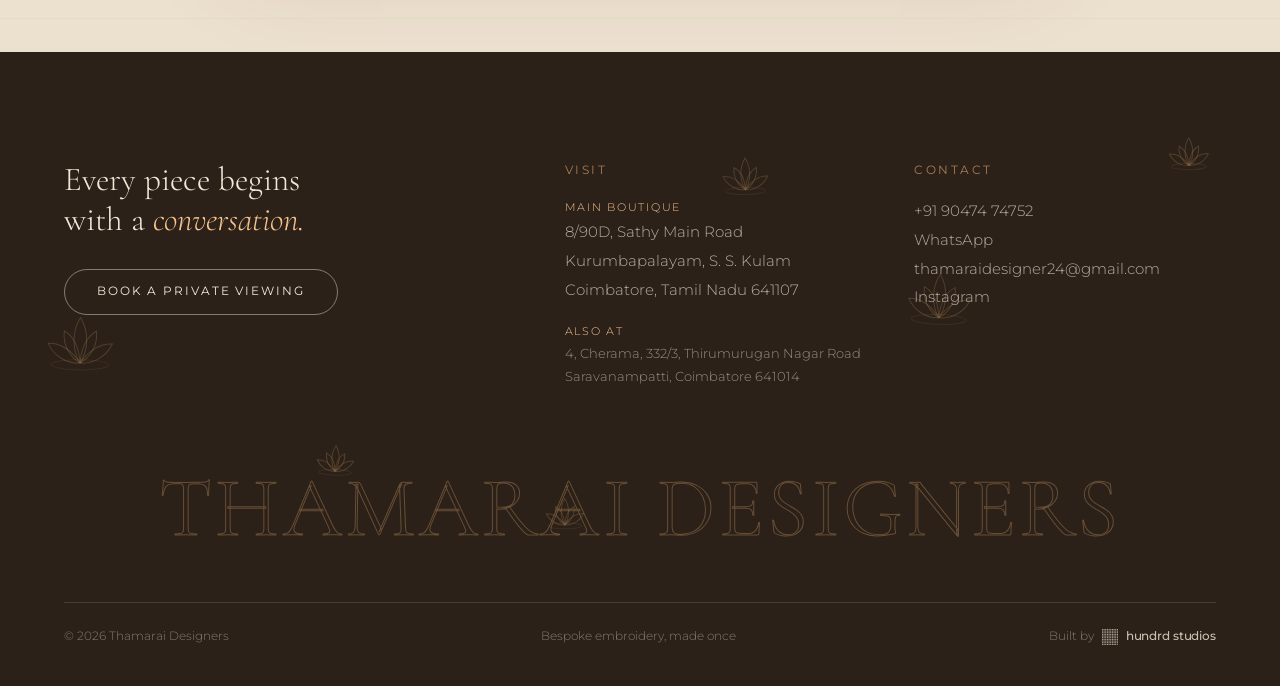
==== commit 0b75e27c: "Update footer to include credit link and enhance styling for better visibility" ====
--- a/index.html
+++ b/index.html
@@ -12,7 +12,7 @@
     <link href="https://fonts.googleapis.com/css2?family=Cormorant+Garamond:ital,wght@0,300;0,400;0,500;1,300;1,400&family=Montserrat:wght@300;400;500&display=swap" rel="stylesheet">
     <link rel="preload" as="image" media="(max-aspect-ratio: 3/4)" imagesrcset="images/web/sm/campaign-tall.jpg?v=1 720w, images/web/campaign-tall.jpg?v=1 1080w" imagesizes="100vw" fetchpriority="high">
     <link rel="preload" as="image" media="(min-aspect-ratio: 751/1000)" imagesrcset="images/web/sm/campaign-wide.jpg?v=1 1200w, images/web/campaign-wide.jpg?v=1 2200w" imagesizes="100vw" fetchpriority="high">
-    <link rel="stylesheet" href="style.css?v=41">
+    <link rel="stylesheet" href="style.css?v=42">
     <script>
         /* Show the entrance once per visit */
         try { if (sessionStorage.getItem('td-entered') === '1') document.documentElement.classList.add('was-entered'); } catch (e) {}
@@ -153,6 +153,11 @@
             <div class="footer__base">
                 <span>© 2026 Thamarai Designers</span>
                 <span>Bespoke embroidery, made once</span>
+                <a class="footer__credit" href="https://hundrd.studio/" target="_blank" rel="noopener">
+                    <span>Built by</span>
+                    <svg viewBox="0 0 96 96" width="16" height="16" aria-hidden="true"><defs><pattern id="hd-px-foot" width="10" height="10" patternUnits="userSpaceOnUse"><rect width="6" height="6" fill="currentColor"/></pattern></defs><rect width="96" height="96" fill="url(#hd-px-foot)"/><rect x="90" y="90" width="6" height="6" fill="#FF4A1C"/></svg>
+                    <b>hundrd studios</b>
+                </a>
             </div>
         </div>
     </footer>
--- a/style.css
+++ b/style.css
@@ -472,6 +472,10 @@
 .footer .btn--light:hover { color: var(--ink); }
 .footer__word { font-family: var(--serif); font-weight: 300; font-size: clamp(1.6rem, 6.6vw, 7.4rem); line-height: 0.9; letter-spacing: 0.04em; text-align: center; color: transparent; -webkit-text-stroke: 1px rgba(166,124,82,0.5); white-space: nowrap; }
 .footer__base { display: flex; justify-content: space-between; gap: 1rem; flex-wrap: wrap; margin-top: 3.5rem; padding-top: 1.4rem; border-top: 1px solid var(--line); font-size: 0.78rem; color: rgba(243,232,216,0.45); }
+.footer a.footer__credit { display: inline-flex; align-items: center; gap: 0.5rem; font-size: 0.78rem; line-height: 1; color: rgba(243,232,216,0.45); transition: color 0.3s ease; }
+.footer__credit svg { flex-shrink: 0; color: rgba(243,232,216,0.75); transition: color 0.3s ease; }
+.footer__credit b { font-weight: 500; letter-spacing: -0.01em; color: rgba(243,232,216,0.8); transition: color 0.3s ease; }
+.footer a.footer__credit:hover, .footer__credit:hover b, .footer__credit:hover svg { color: #f3e8d8; }
 
 
 /* ==========================================================================
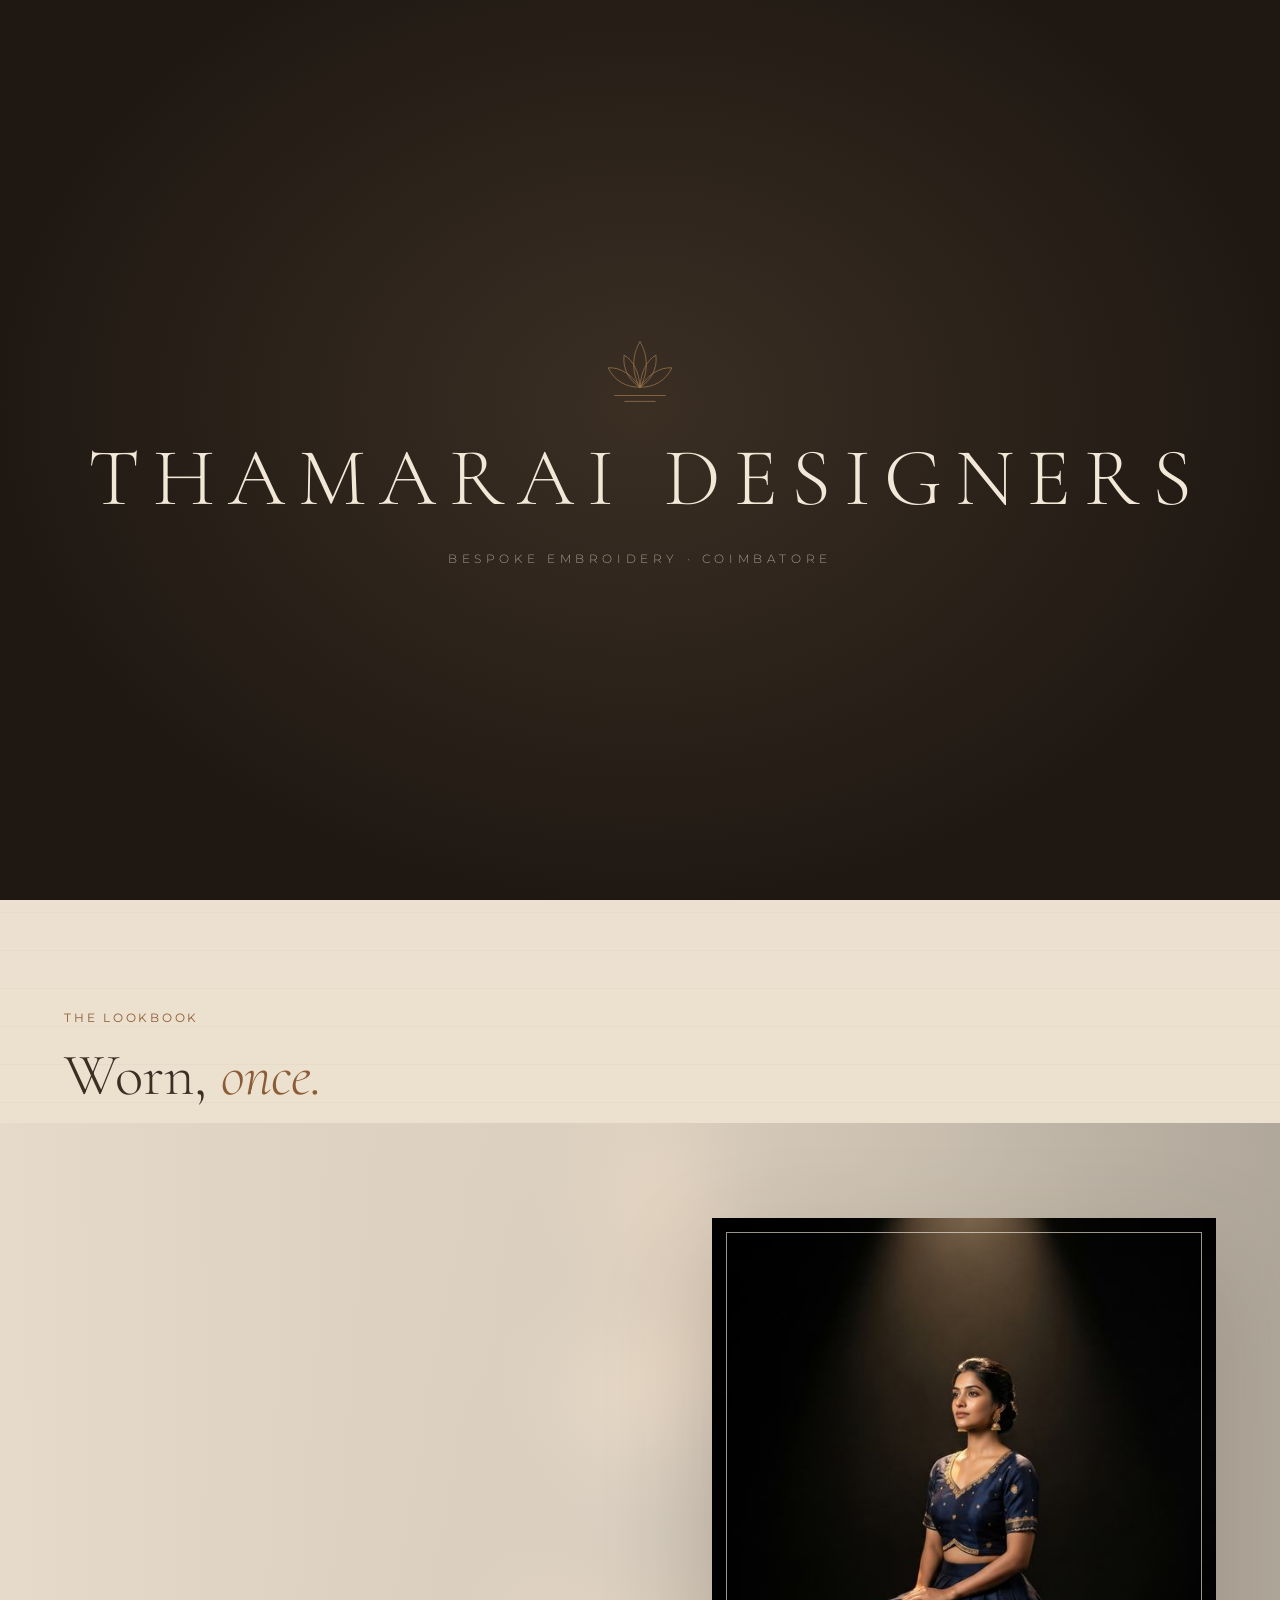
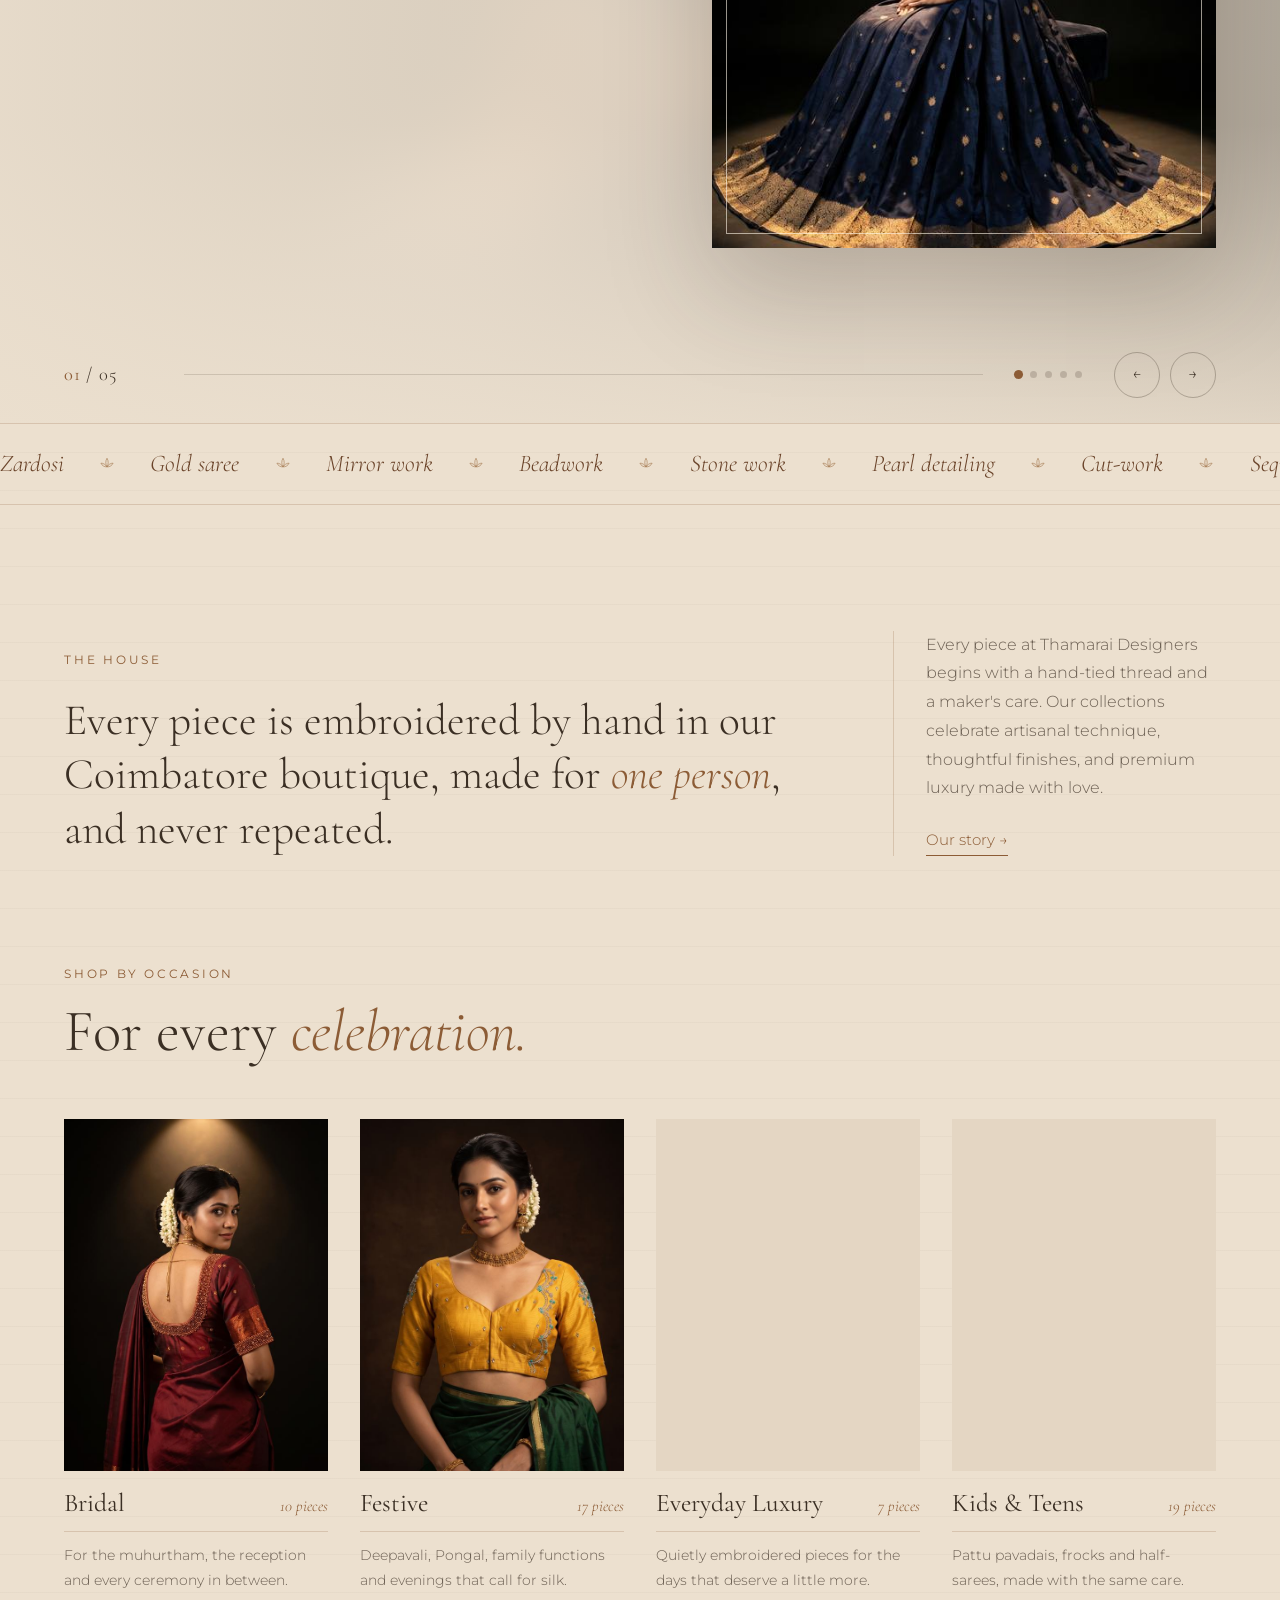
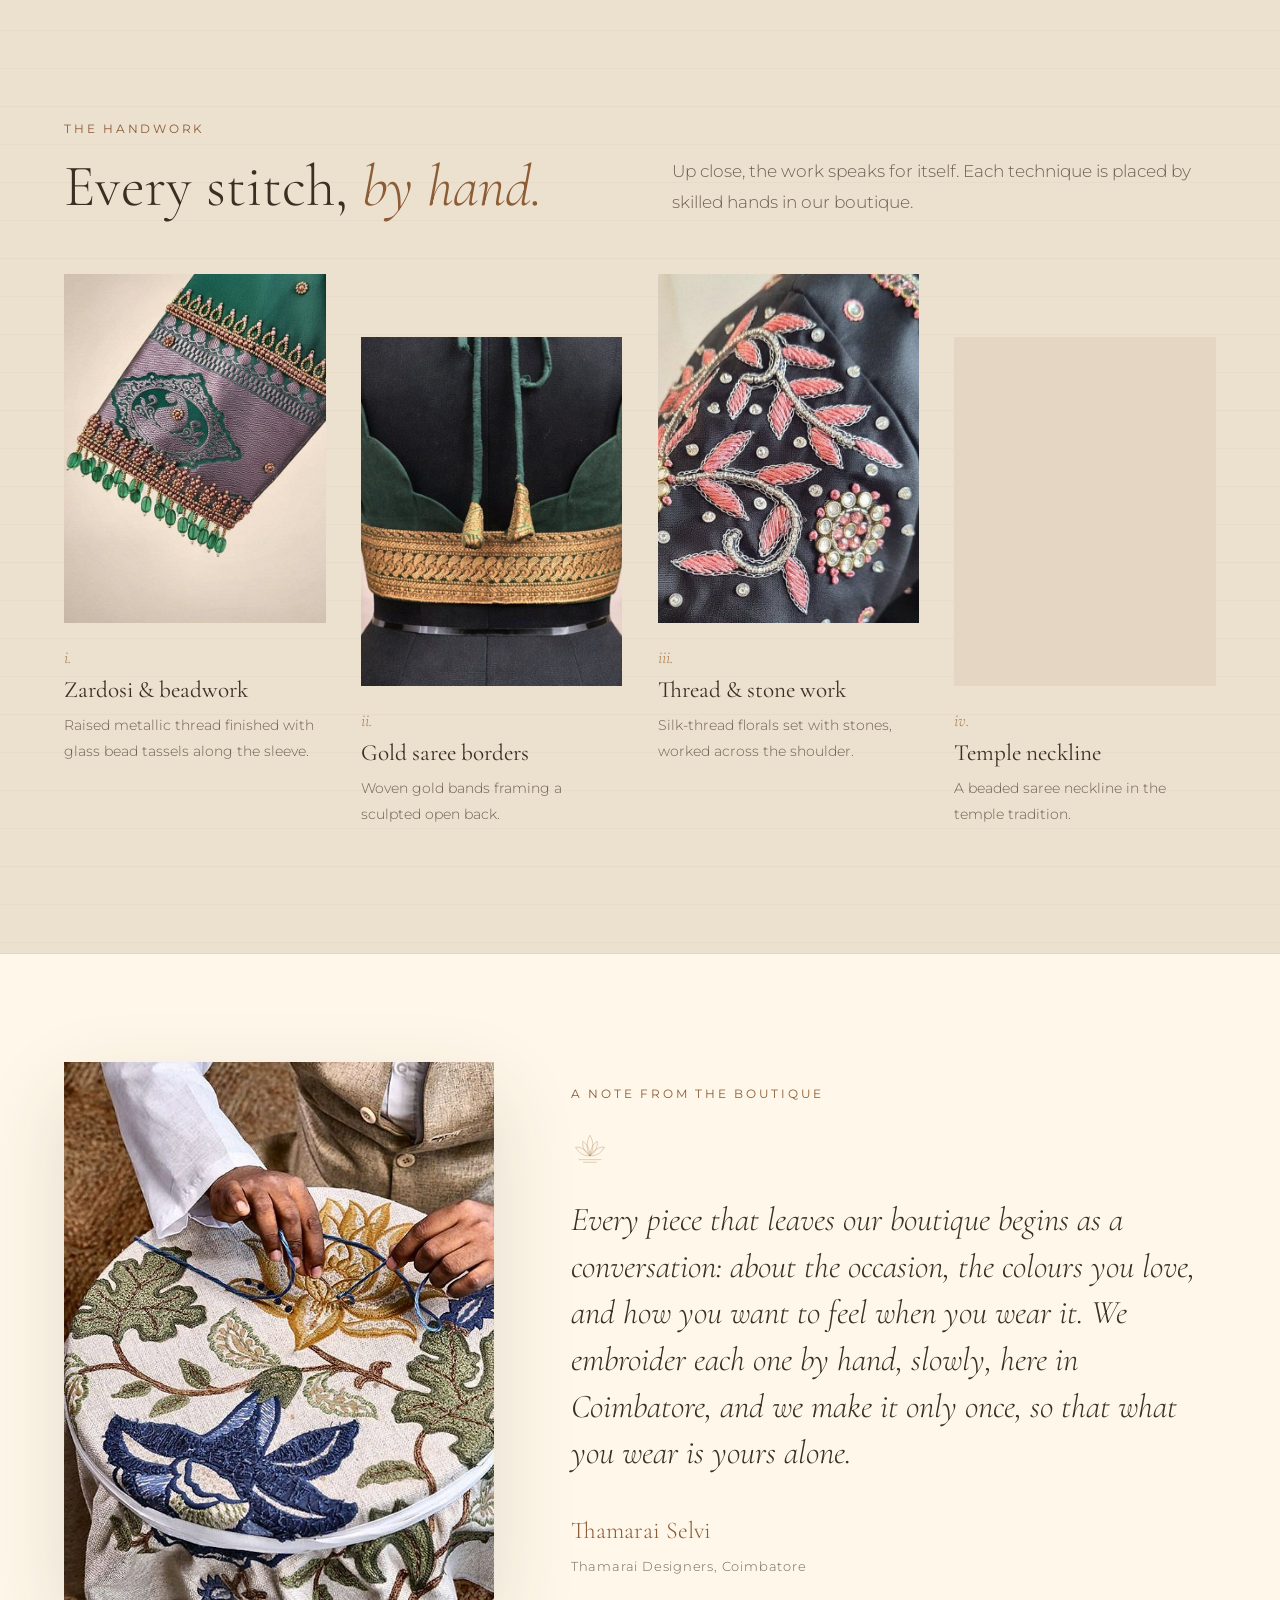
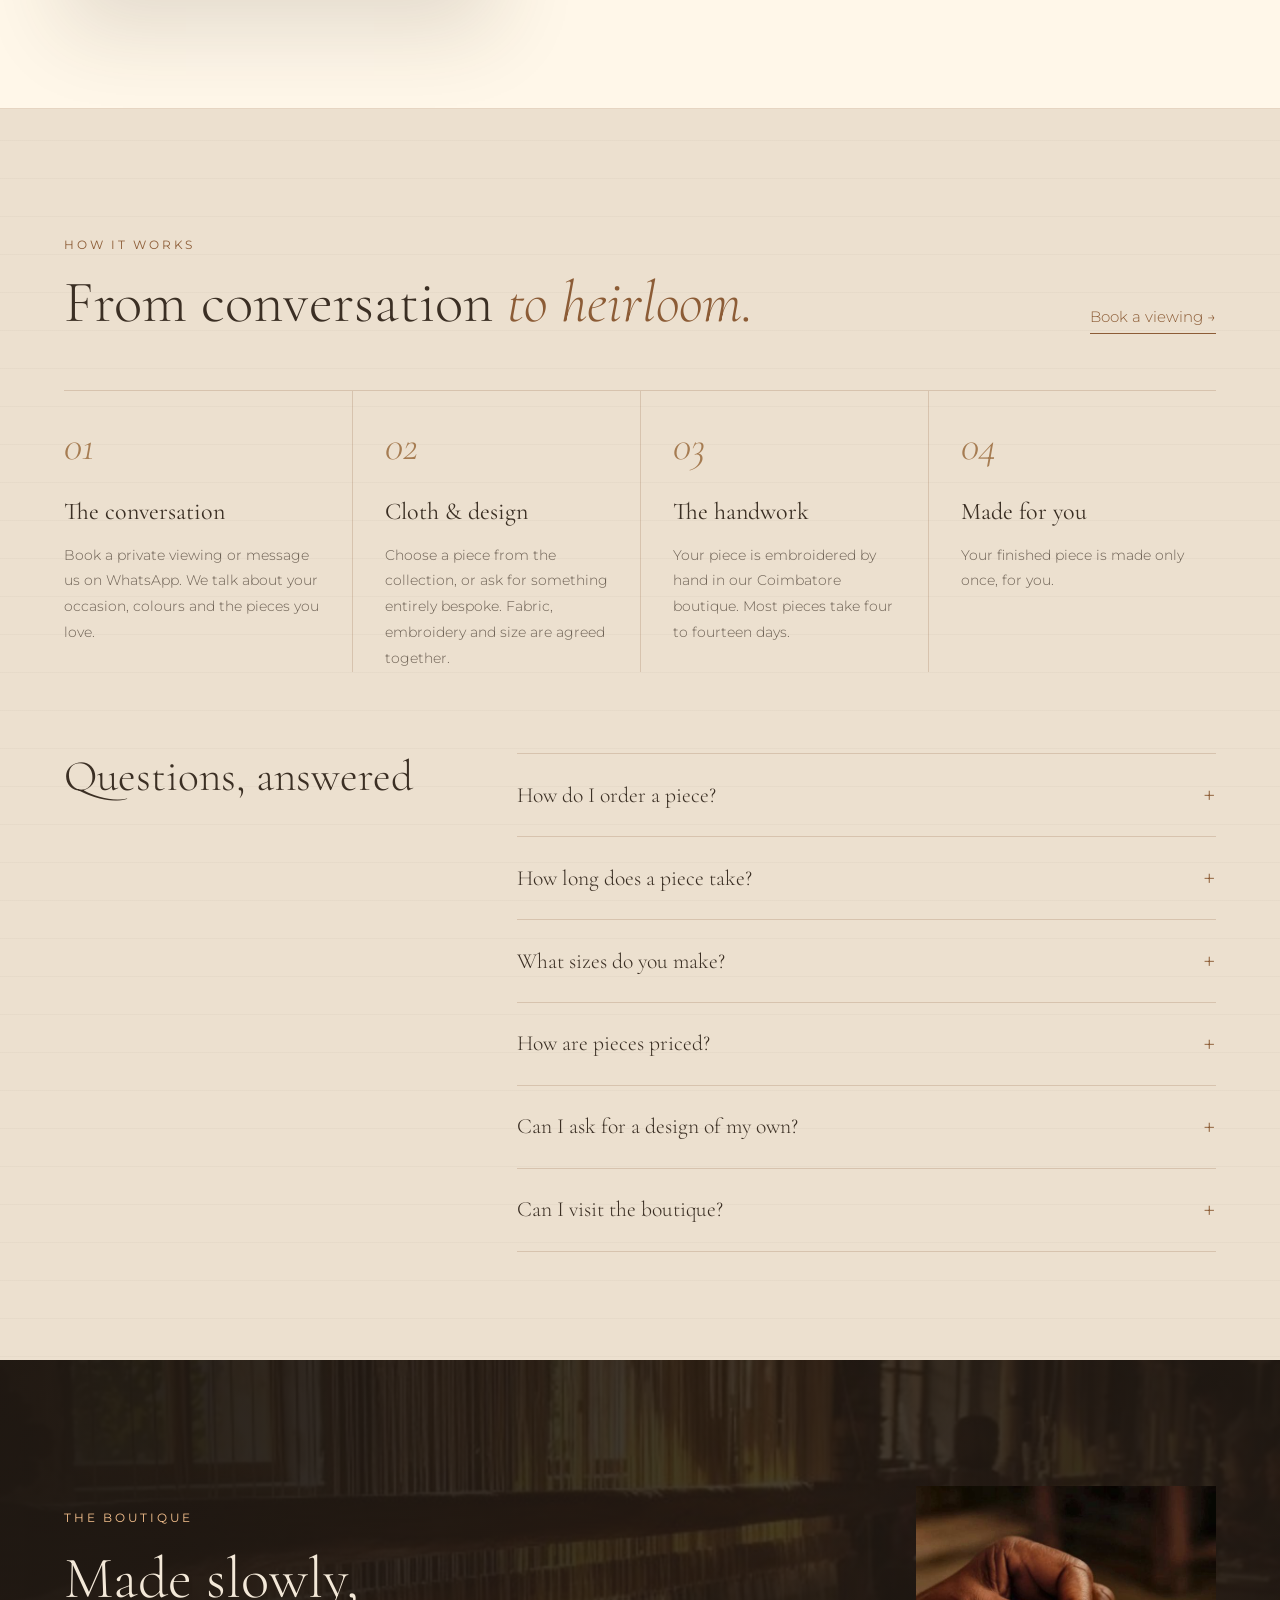
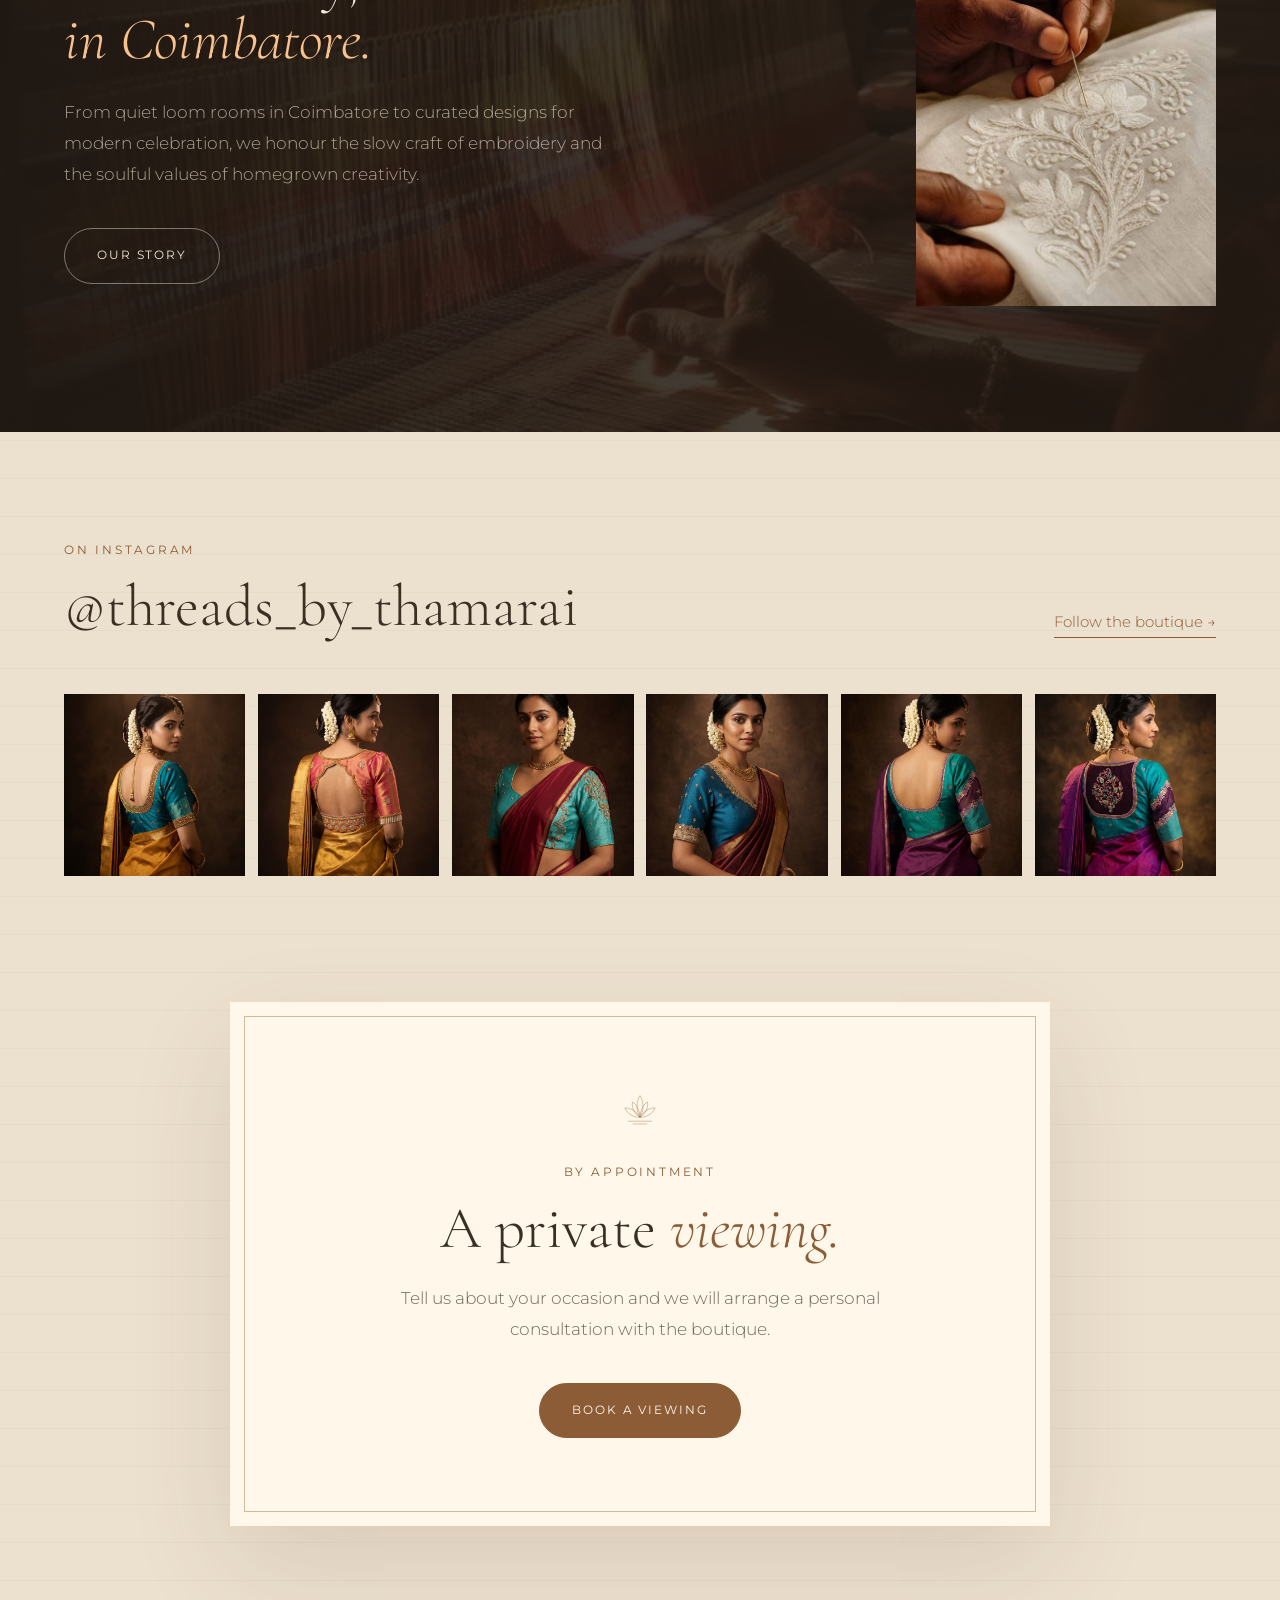
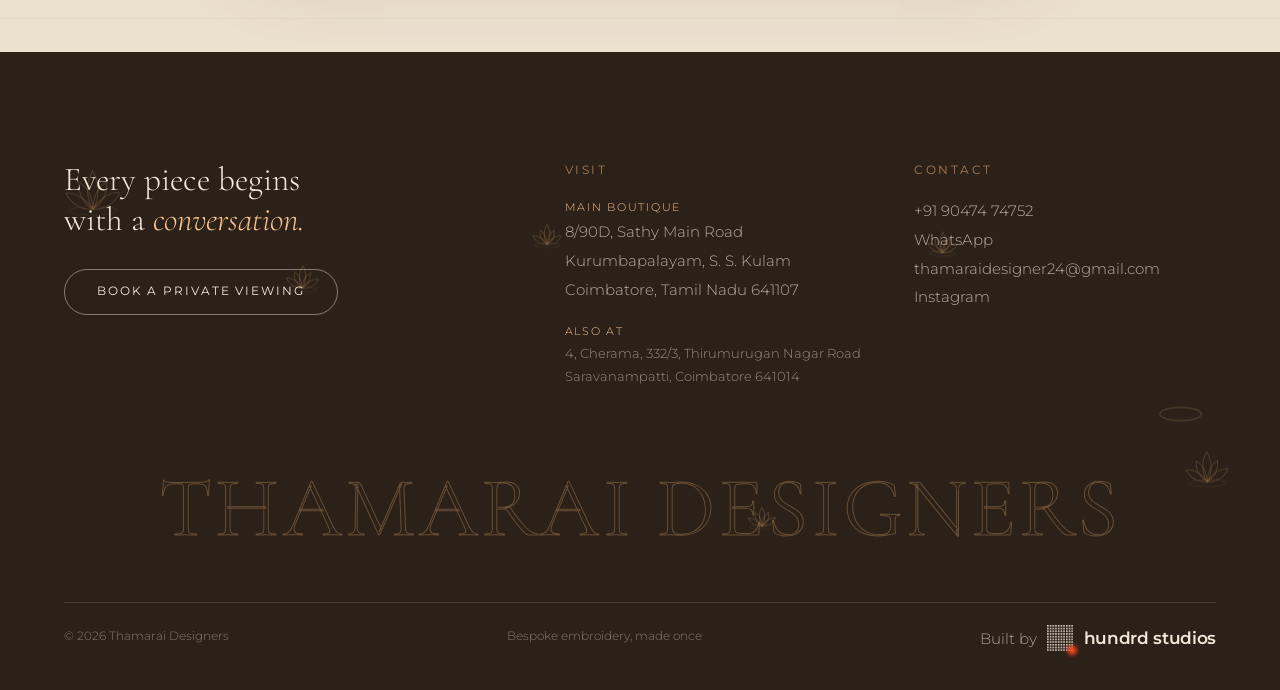
==== commit 8ca9b0da: "Enhance footer credit styling and update stylesheet version for improved design consistency" ====
--- a/index.html
+++ b/index.html
@@ -12,7 +12,7 @@
     <link href="https://fonts.googleapis.com/css2?family=Cormorant+Garamond:ital,wght@0,300;0,400;0,500;1,300;1,400&family=Montserrat:wght@300;400;500&display=swap" rel="stylesheet">
     <link rel="preload" as="image" media="(max-aspect-ratio: 3/4)" imagesrcset="images/web/sm/campaign-tall.jpg?v=1 720w, images/web/campaign-tall.jpg?v=1 1080w" imagesizes="100vw" fetchpriority="high">
     <link rel="preload" as="image" media="(min-aspect-ratio: 751/1000)" imagesrcset="images/web/sm/campaign-wide.jpg?v=1 1200w, images/web/campaign-wide.jpg?v=1 2200w" imagesizes="100vw" fetchpriority="high">
-    <link rel="stylesheet" href="style.css?v=42">
+    <link rel="stylesheet" href="style.css?v=43">
     <script>
         /* Show the entrance once per visit */
         try { if (sessionStorage.getItem('td-entered') === '1') document.documentElement.classList.add('was-entered'); } catch (e) {}
@@ -155,7 +155,7 @@
                 <span>Bespoke embroidery, made once</span>
                 <a class="footer__credit" href="https://hundrd.studio/" target="_blank" rel="noopener">
                     <span>Built by</span>
-                    <svg viewBox="0 0 96 96" width="16" height="16" aria-hidden="true"><defs><pattern id="hd-px-foot" width="10" height="10" patternUnits="userSpaceOnUse"><rect width="6" height="6" fill="currentColor"/></pattern></defs><rect width="96" height="96" fill="url(#hd-px-foot)"/><rect x="90" y="90" width="6" height="6" fill="#FF4A1C"/></svg>
+                    <svg viewBox="0 0 96 96" width="26" height="26" overflow="visible" aria-hidden="true"><defs><pattern id="hd-px-foot" width="10" height="10" patternUnits="userSpaceOnUse"><rect width="6" height="6" fill="currentColor"/></pattern><filter id="hd-glow-foot" x="-1" y="-1" width="3" height="3"><feGaussianBlur stdDeviation="7"/></filter></defs><rect width="96" height="96" fill="url(#hd-px-foot)"/><circle class="hd-pulse" cx="93" cy="93" r="17" fill="#FF4A1C" filter="url(#hd-glow-foot)"/><rect class="hd-pulse" x="90" y="90" width="6" height="6" fill="#FF4A1C"/></svg>
                     <b>hundrd studios</b>
                 </a>
             </div>
--- a/style.css
+++ b/style.css
@@ -472,10 +472,12 @@
 .footer .btn--light:hover { color: var(--ink); }
 .footer__word { font-family: var(--serif); font-weight: 300; font-size: clamp(1.6rem, 6.6vw, 7.4rem); line-height: 0.9; letter-spacing: 0.04em; text-align: center; color: transparent; -webkit-text-stroke: 1px rgba(166,124,82,0.5); white-space: nowrap; }
 .footer__base { display: flex; justify-content: space-between; gap: 1rem; flex-wrap: wrap; margin-top: 3.5rem; padding-top: 1.4rem; border-top: 1px solid var(--line); font-size: 0.78rem; color: rgba(243,232,216,0.45); }
-.footer a.footer__credit { display: inline-flex; align-items: center; gap: 0.5rem; font-size: 0.78rem; line-height: 1; color: rgba(243,232,216,0.45); transition: color 0.3s ease; }
-.footer__credit svg { flex-shrink: 0; color: rgba(243,232,216,0.75); transition: color 0.3s ease; }
-.footer__credit b { font-weight: 500; letter-spacing: -0.01em; color: rgba(243,232,216,0.8); transition: color 0.3s ease; }
-.footer a.footer__credit:hover, .footer__credit:hover b, .footer__credit:hover svg { color: #f3e8d8; }
+.footer a.footer__credit { display: inline-flex; align-items: center; gap: 0.65rem; font-size: 0.95rem; line-height: 1; color: rgba(243,232,216,0.65); transition: color 0.3s ease; }
+.footer__credit svg { flex-shrink: 0; color: rgba(243,232,216,0.85); transition: color 0.3s ease; }
+.footer__credit b { font-size: 1.05rem; font-weight: 600; letter-spacing: -0.02em; color: #f3e8d8; }
+.footer a.footer__credit:hover, .footer__credit:hover svg { color: #fff7e9; }
+.footer__credit .hd-pulse { animation: hdPulse 1.6s ease-in-out infinite; }
+@keyframes hdPulse { 0%, 100% { opacity: 1; } 50% { opacity: 0.15; } }
 
 
 /* ==========================================================================
@@ -756,4 +758,5 @@
     .booked__inner > :not(svg) { opacity: 1 !important; transform: none !important; }
     .booked__lotus path { stroke-dashoffset: 0 !important; }
     .campaign__photo img, .campaign__words > * { opacity: 1 !important; transform: none !important; }
-}
+    .footer__credit .hd-pulse { animation: none !important; opacity: 1 !important; }
+}
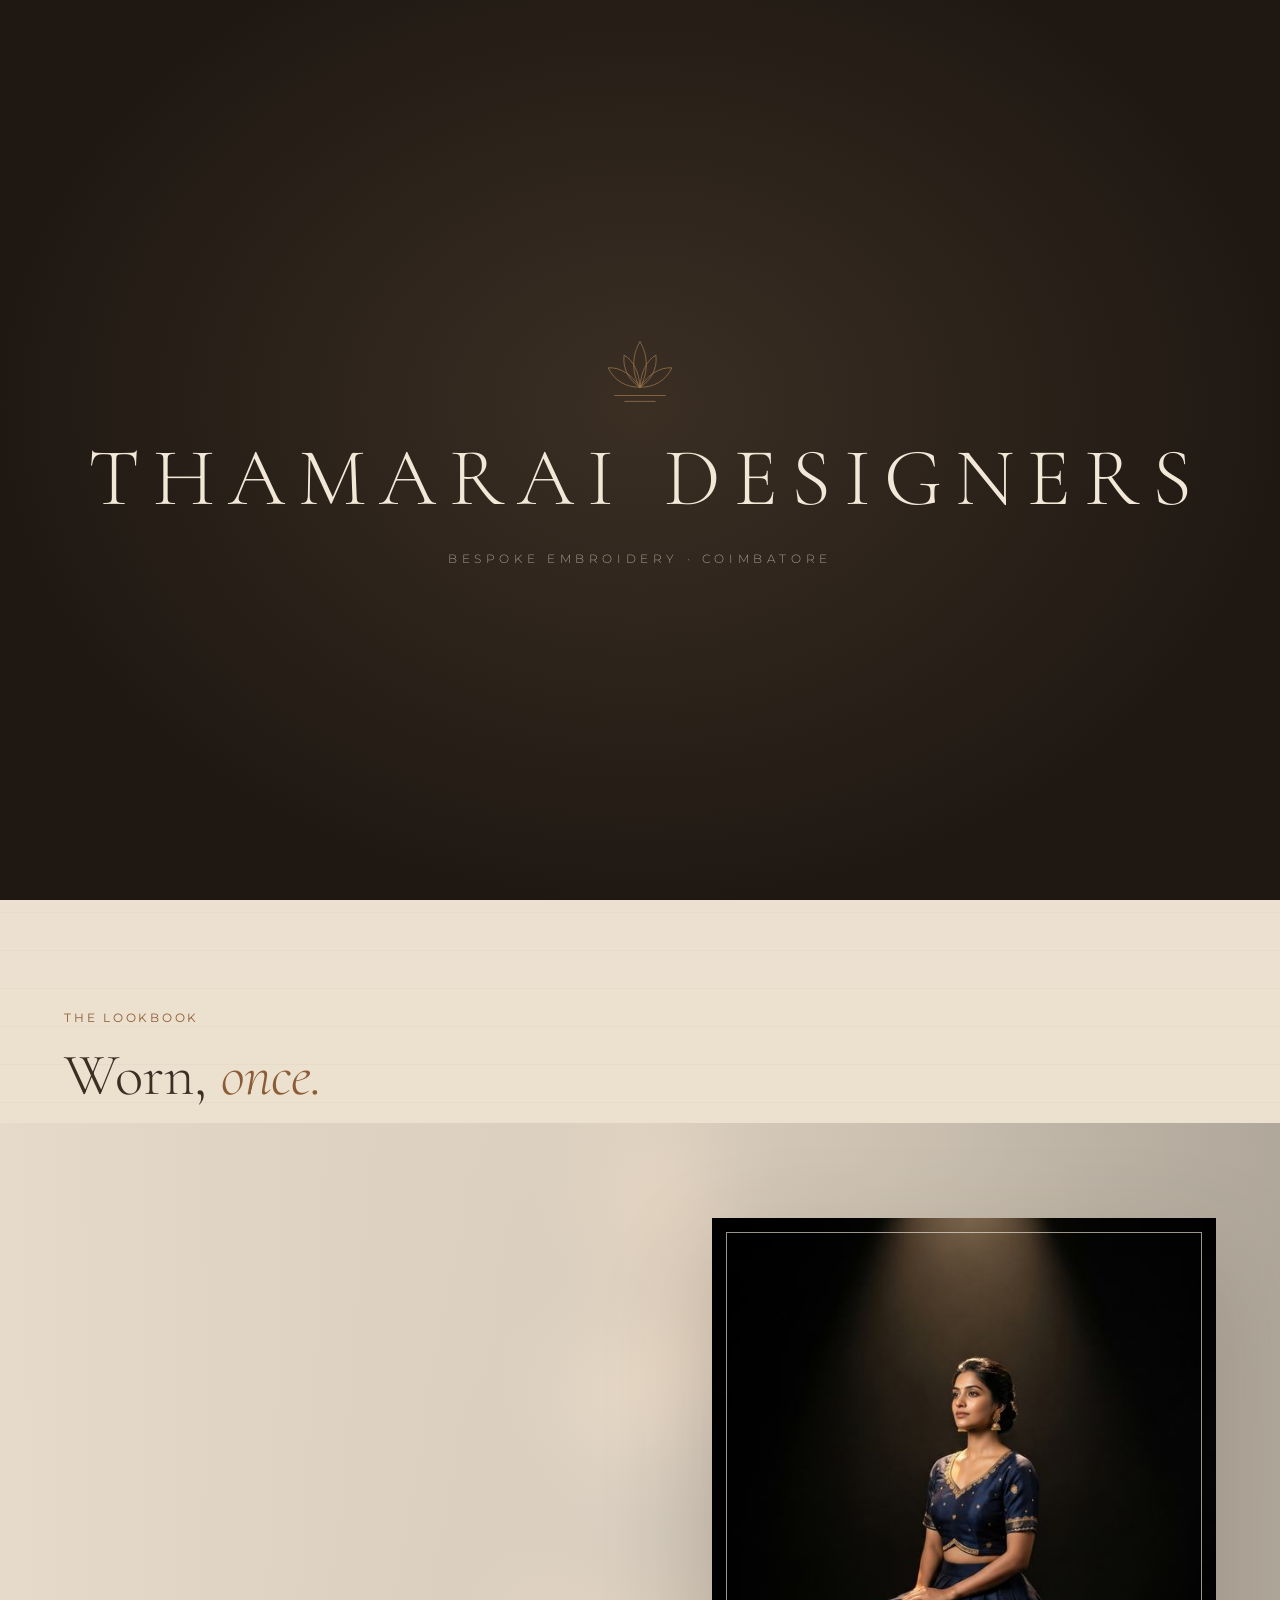
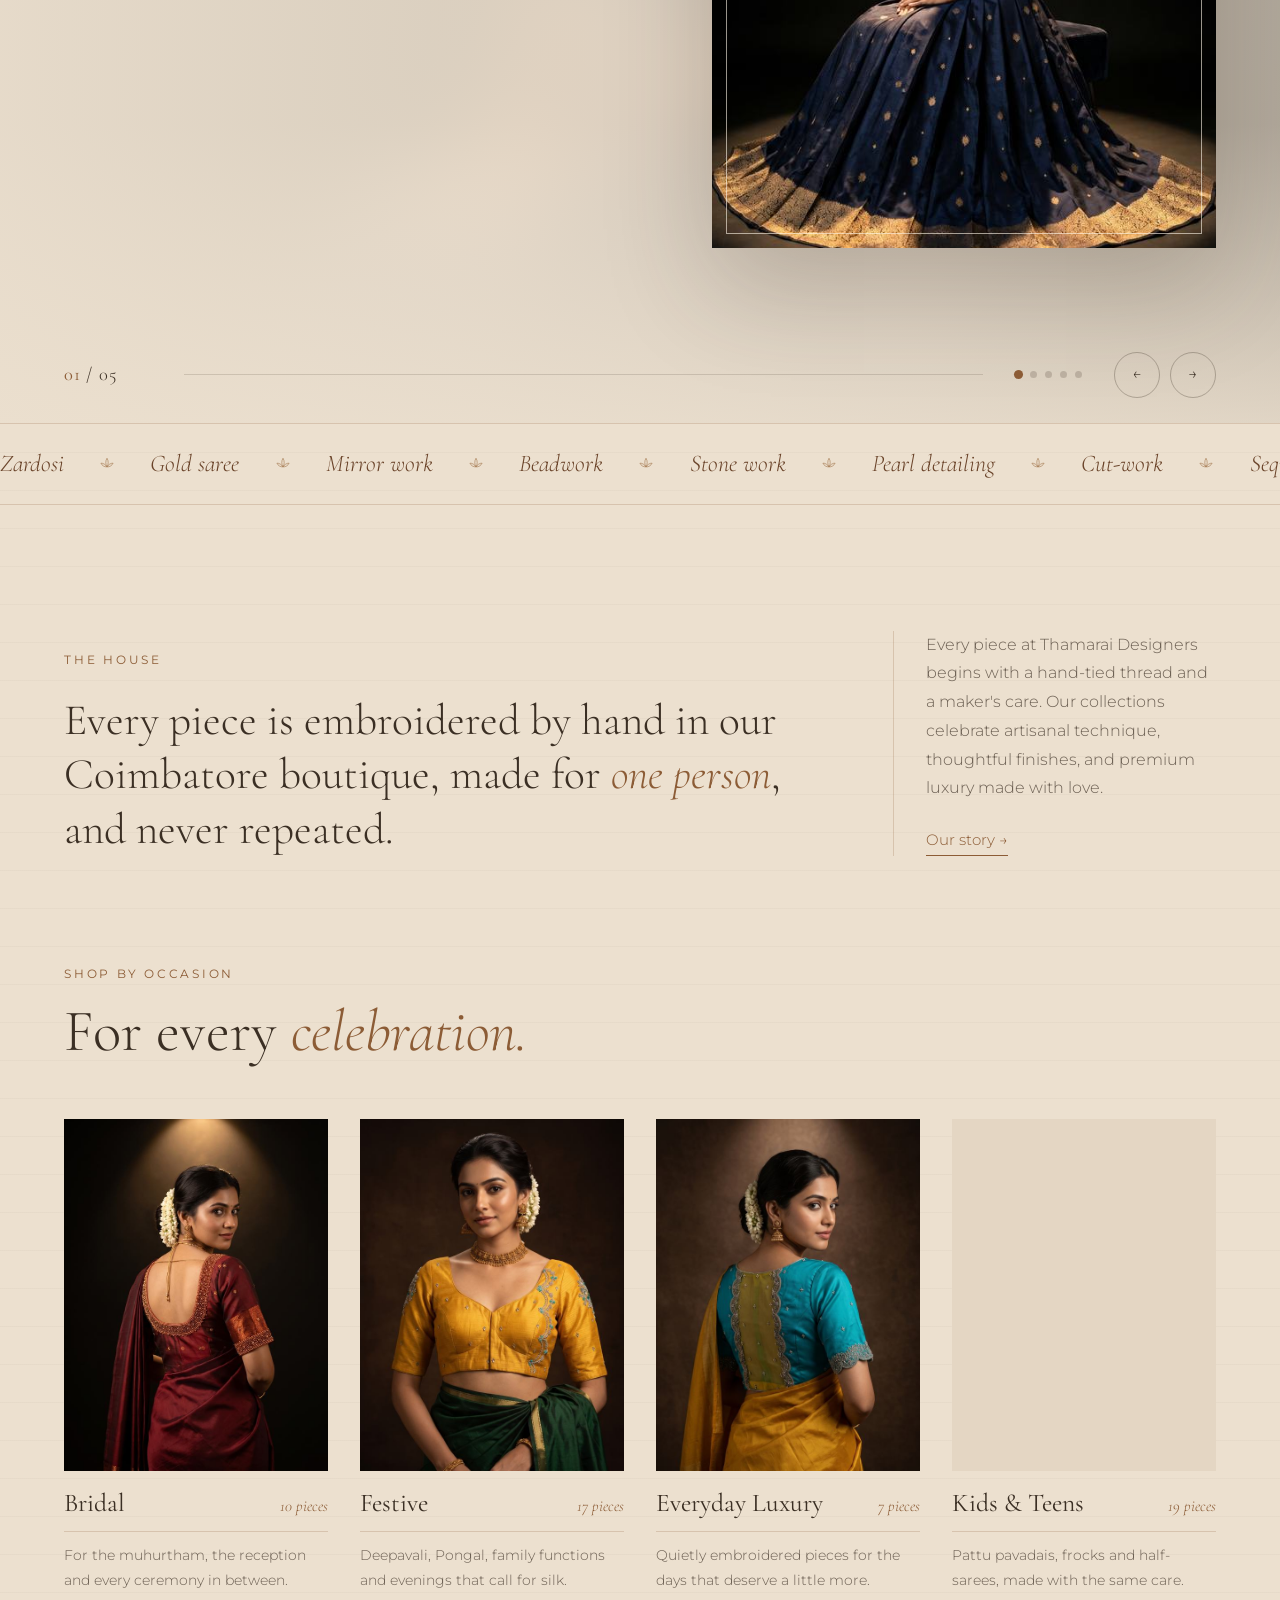
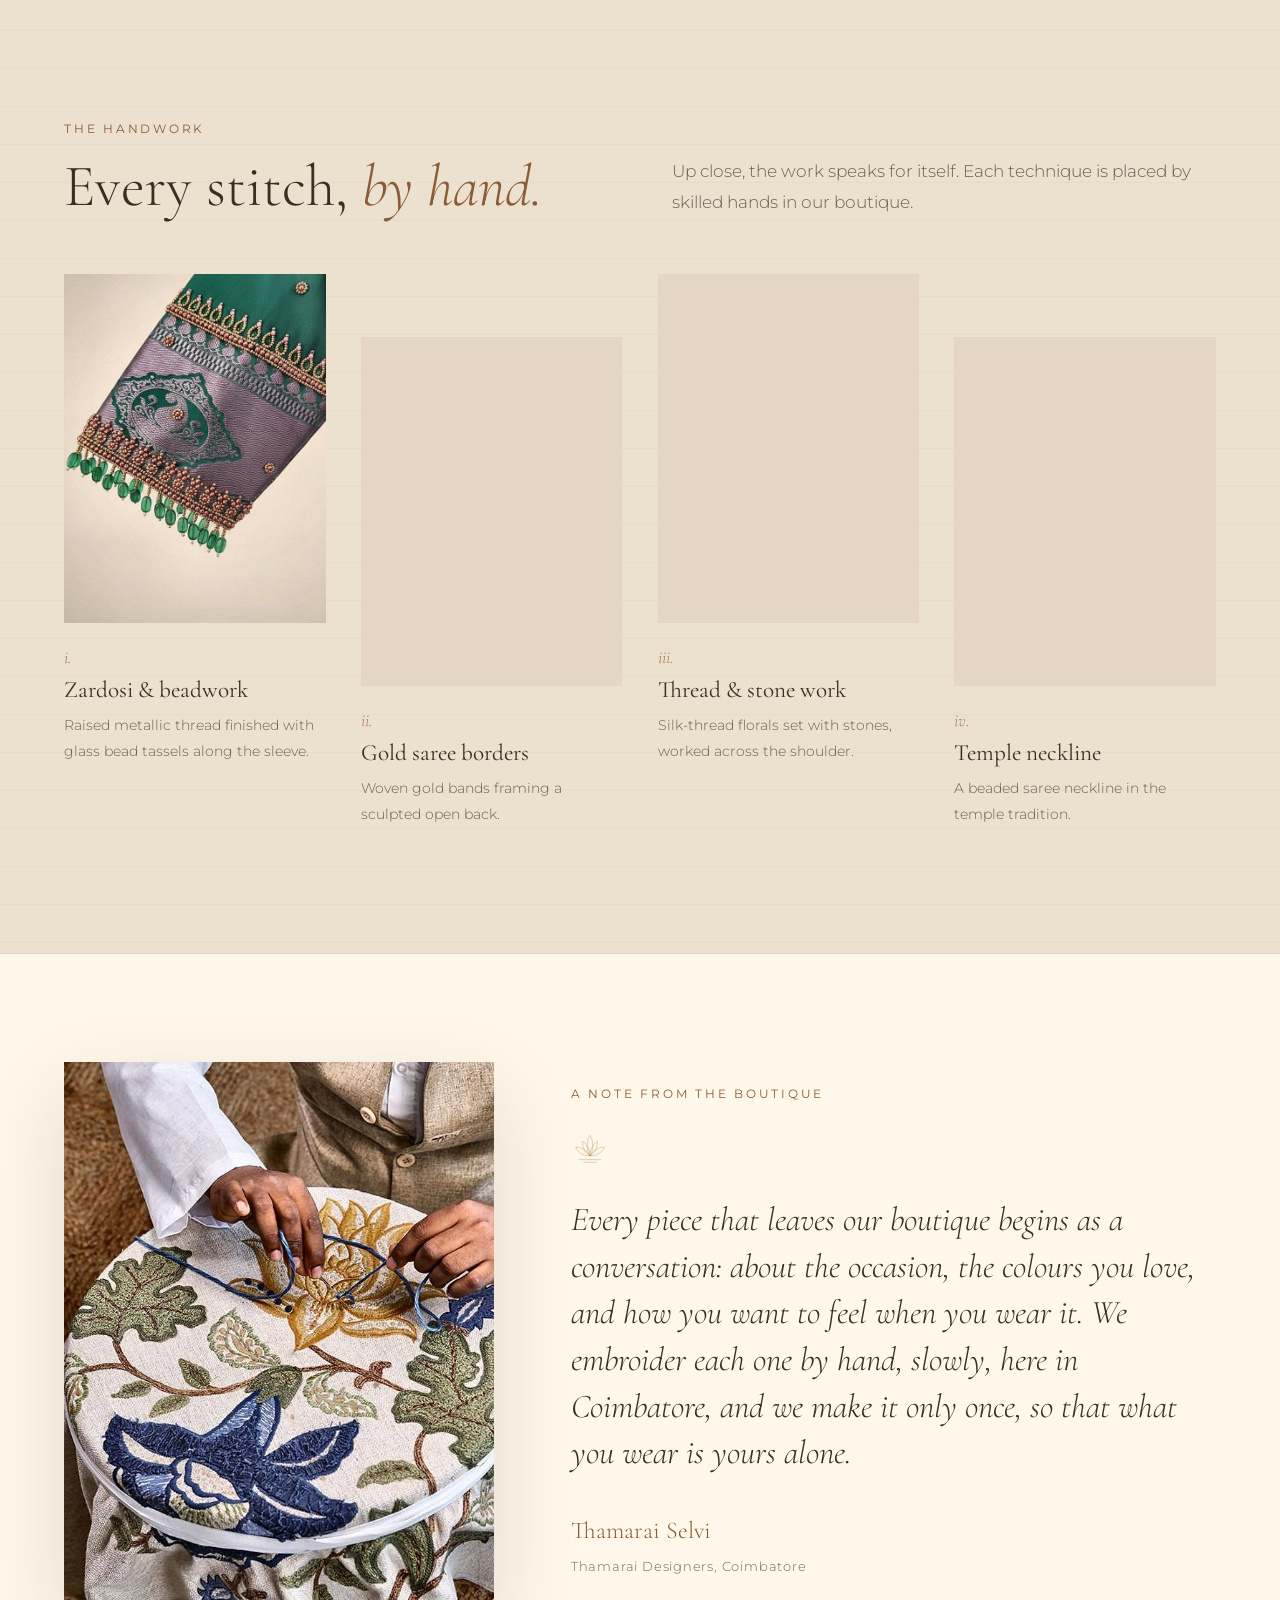
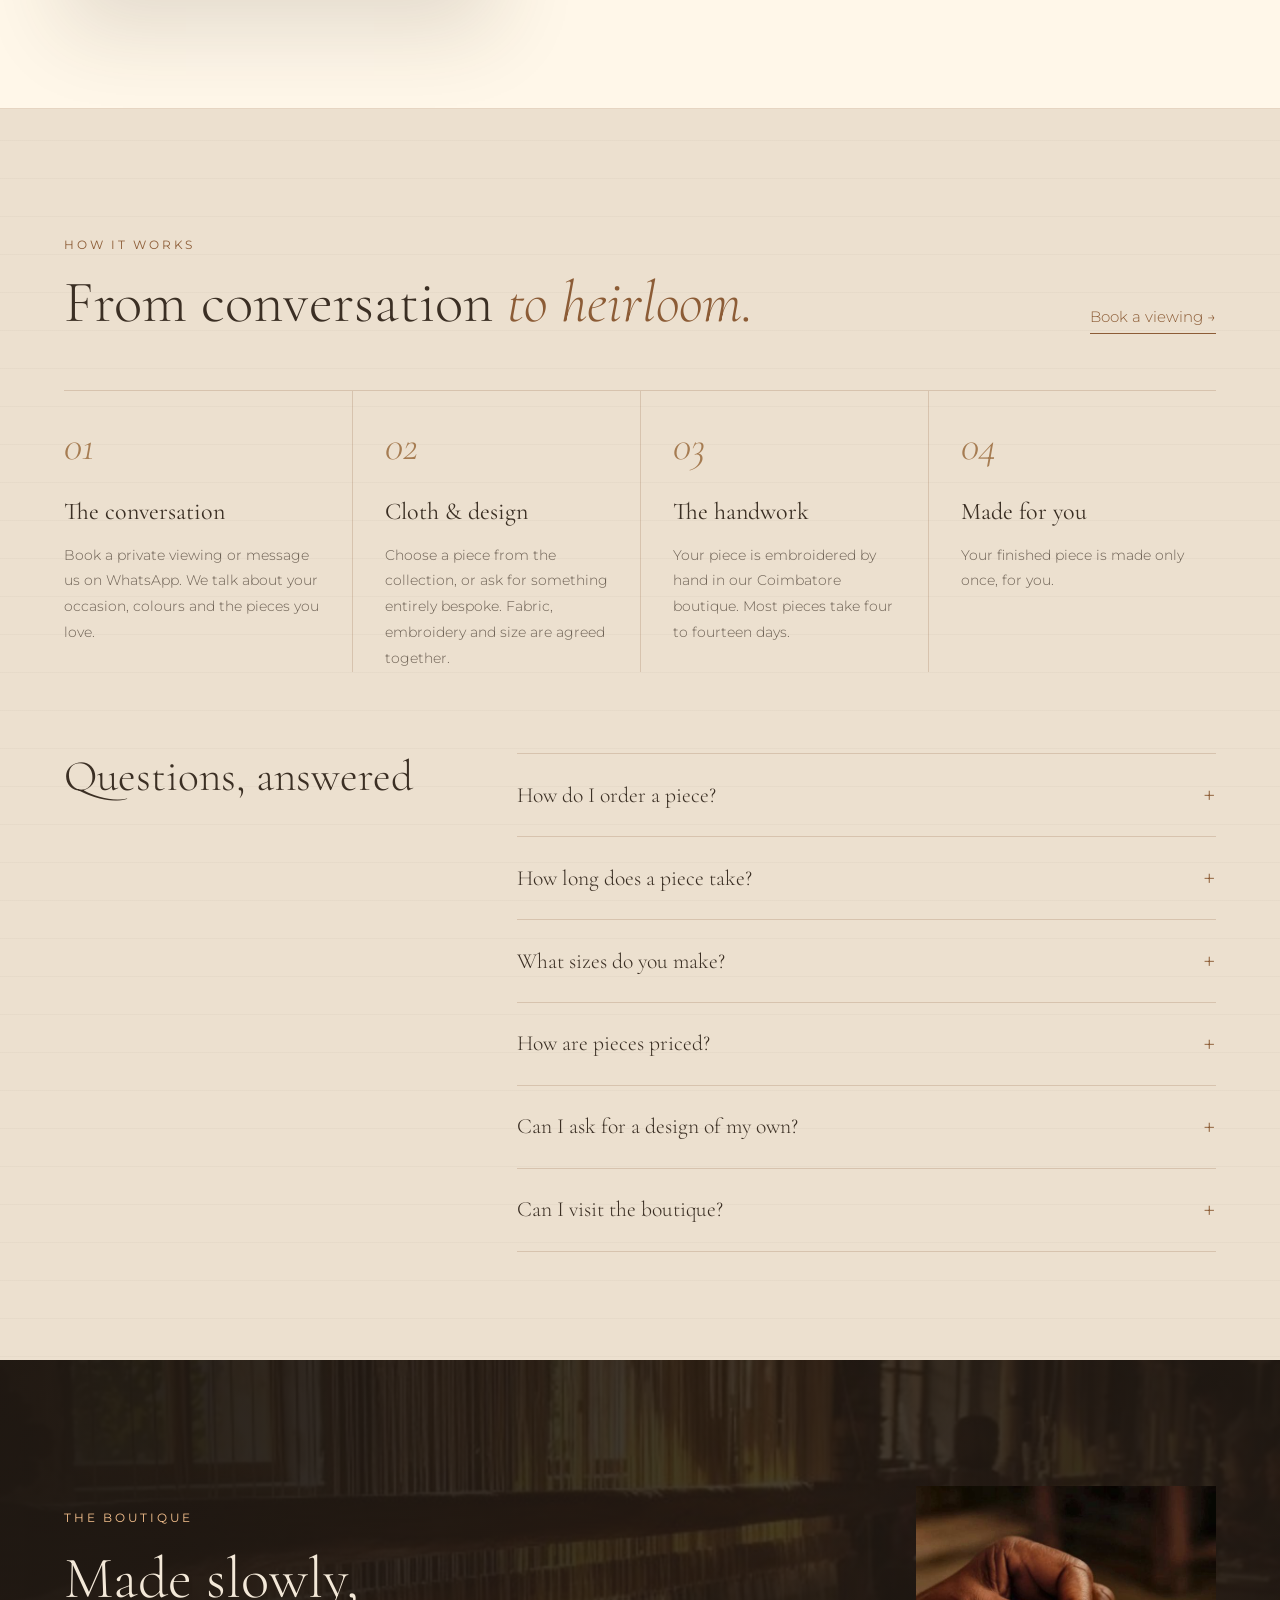
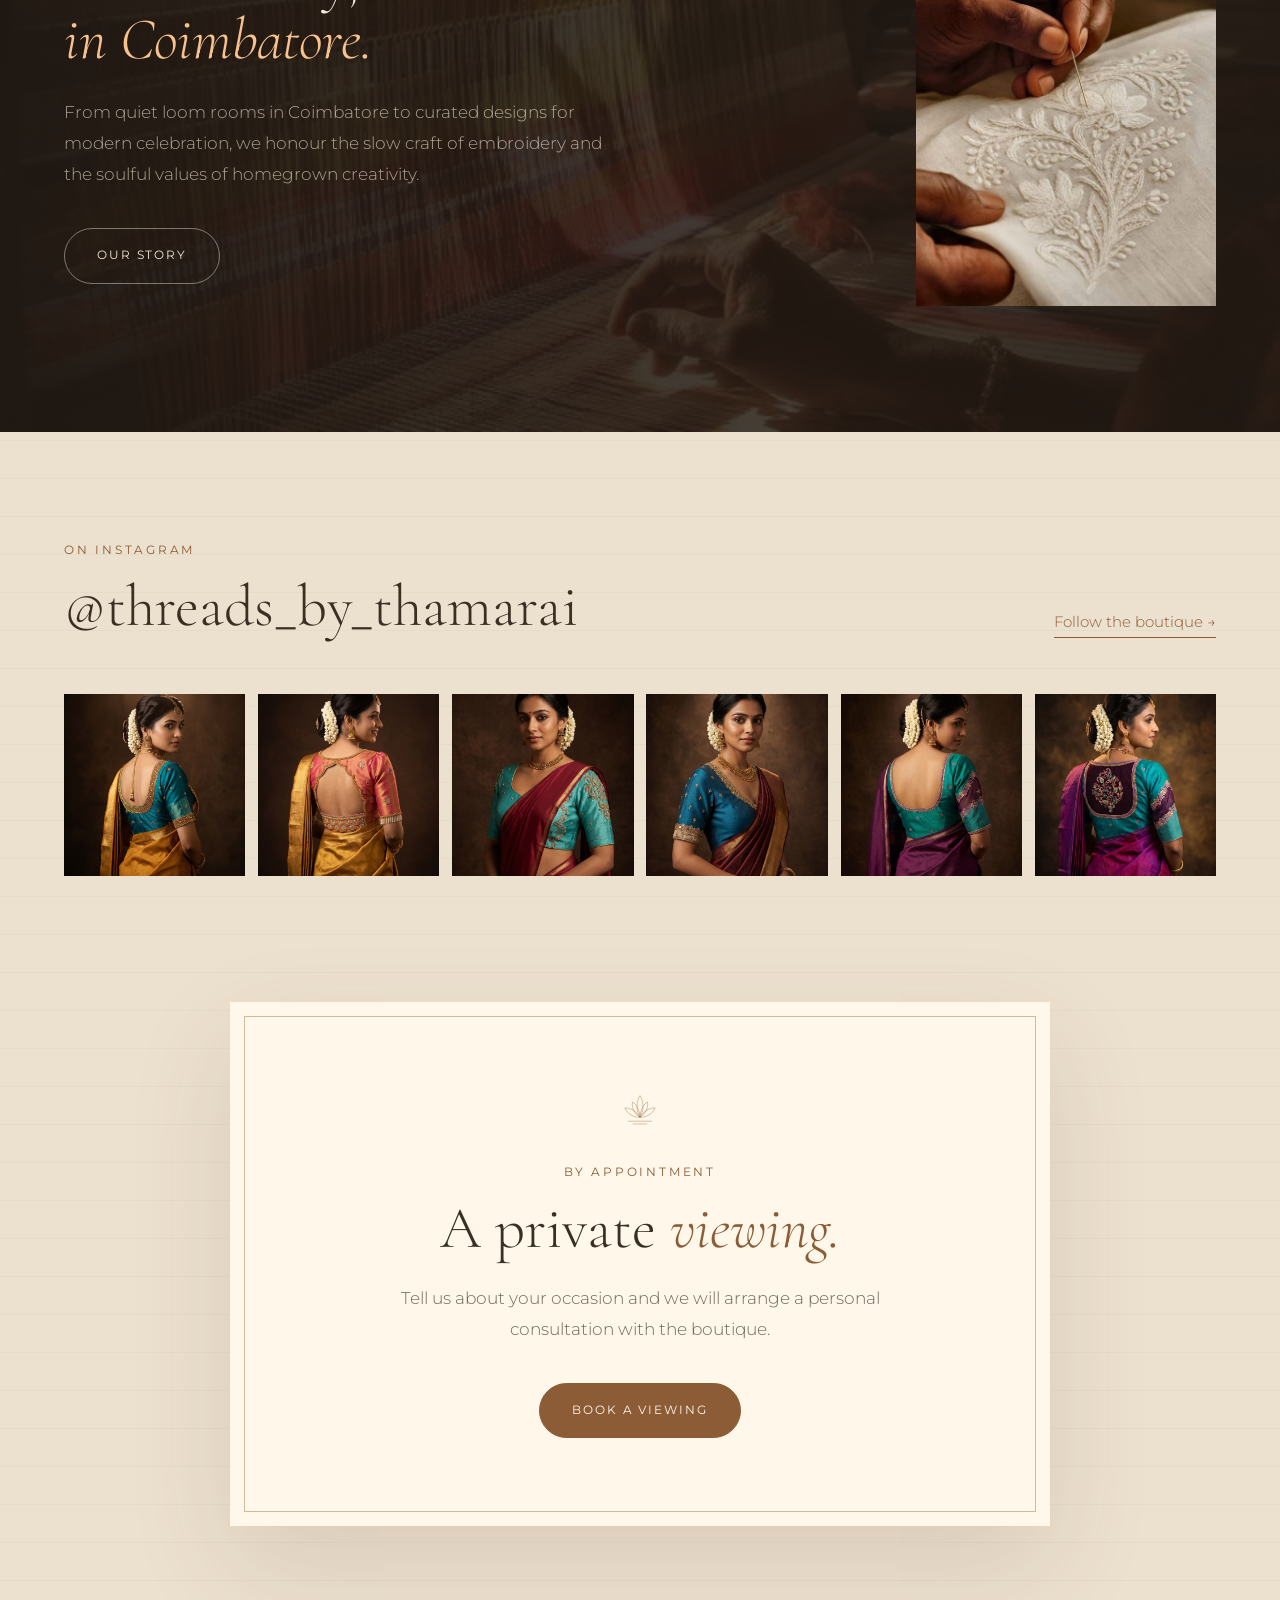
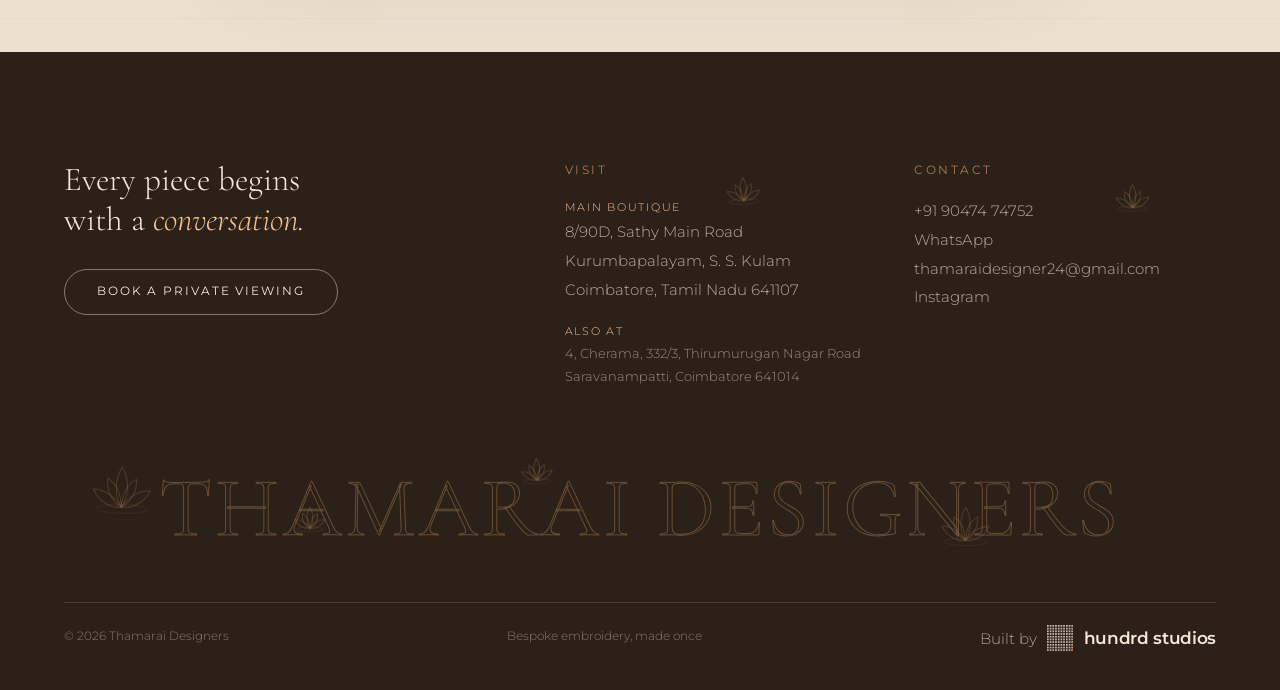
==== commit 2d236221: "Update stylesheet version and enhance footer credit animation for improved visibility" ====
--- a/index.html
+++ b/index.html
@@ -12,7 +12,7 @@
     <link href="https://fonts.googleapis.com/css2?family=Cormorant+Garamond:ital,wght@0,300;0,400;0,500;1,300;1,400&family=Montserrat:wght@300;400;500&display=swap" rel="stylesheet">
     <link rel="preload" as="image" media="(max-aspect-ratio: 3/4)" imagesrcset="images/web/sm/campaign-tall.jpg?v=1 720w, images/web/campaign-tall.jpg?v=1 1080w" imagesizes="100vw" fetchpriority="high">
     <link rel="preload" as="image" media="(min-aspect-ratio: 751/1000)" imagesrcset="images/web/sm/campaign-wide.jpg?v=1 1200w, images/web/campaign-wide.jpg?v=1 2200w" imagesizes="100vw" fetchpriority="high">
-    <link rel="stylesheet" href="style.css?v=43">
+    <link rel="stylesheet" href="style.css?v=44">
     <script>
         /* Show the entrance once per visit */
         try { if (sessionStorage.getItem('td-entered') === '1') document.documentElement.classList.add('was-entered'); } catch (e) {}
@@ -155,7 +155,7 @@
                 <span>Bespoke embroidery, made once</span>
                 <a class="footer__credit" href="https://hundrd.studio/" target="_blank" rel="noopener">
                     <span>Built by</span>
-                    <svg viewBox="0 0 96 96" width="26" height="26" overflow="visible" aria-hidden="true"><defs><pattern id="hd-px-foot" width="10" height="10" patternUnits="userSpaceOnUse"><rect width="6" height="6" fill="currentColor"/></pattern><filter id="hd-glow-foot" x="-1" y="-1" width="3" height="3"><feGaussianBlur stdDeviation="7"/></filter></defs><rect width="96" height="96" fill="url(#hd-px-foot)"/><circle class="hd-pulse" cx="93" cy="93" r="17" fill="#FF4A1C" filter="url(#hd-glow-foot)"/><rect class="hd-pulse" x="90" y="90" width="6" height="6" fill="#FF4A1C"/></svg>
+                    <svg viewBox="0 0 96 96" width="26" height="26" aria-hidden="true"><defs><pattern id="hd-px-foot" width="10" height="10" patternUnits="userSpaceOnUse"><rect width="6" height="6" fill="currentColor"/></pattern></defs><rect width="96" height="96" fill="url(#hd-px-foot)"/><rect class="hd-pulse" x="90" y="90" width="6" height="6" fill="#FF4A1C"/></svg>
                     <b>hundrd studios</b>
                 </a>
             </div>
--- a/style.css
+++ b/style.css
@@ -476,8 +476,8 @@
 .footer__credit svg { flex-shrink: 0; color: rgba(243,232,216,0.85); transition: color 0.3s ease; }
 .footer__credit b { font-size: 1.05rem; font-weight: 600; letter-spacing: -0.02em; color: #f3e8d8; }
 .footer a.footer__credit:hover, .footer__credit:hover svg { color: #fff7e9; }
-.footer__credit .hd-pulse { animation: hdPulse 1.6s ease-in-out infinite; }
-@keyframes hdPulse { 0%, 100% { opacity: 1; } 50% { opacity: 0.15; } }
+.footer__credit .hd-pulse { animation: hdPulse 1.2s steps(1, end) infinite; }
+@keyframes hdPulse { 0%, 45% { opacity: 1; } 55%, 100% { opacity: 0; } }
 
 
 /* ==========================================================================
